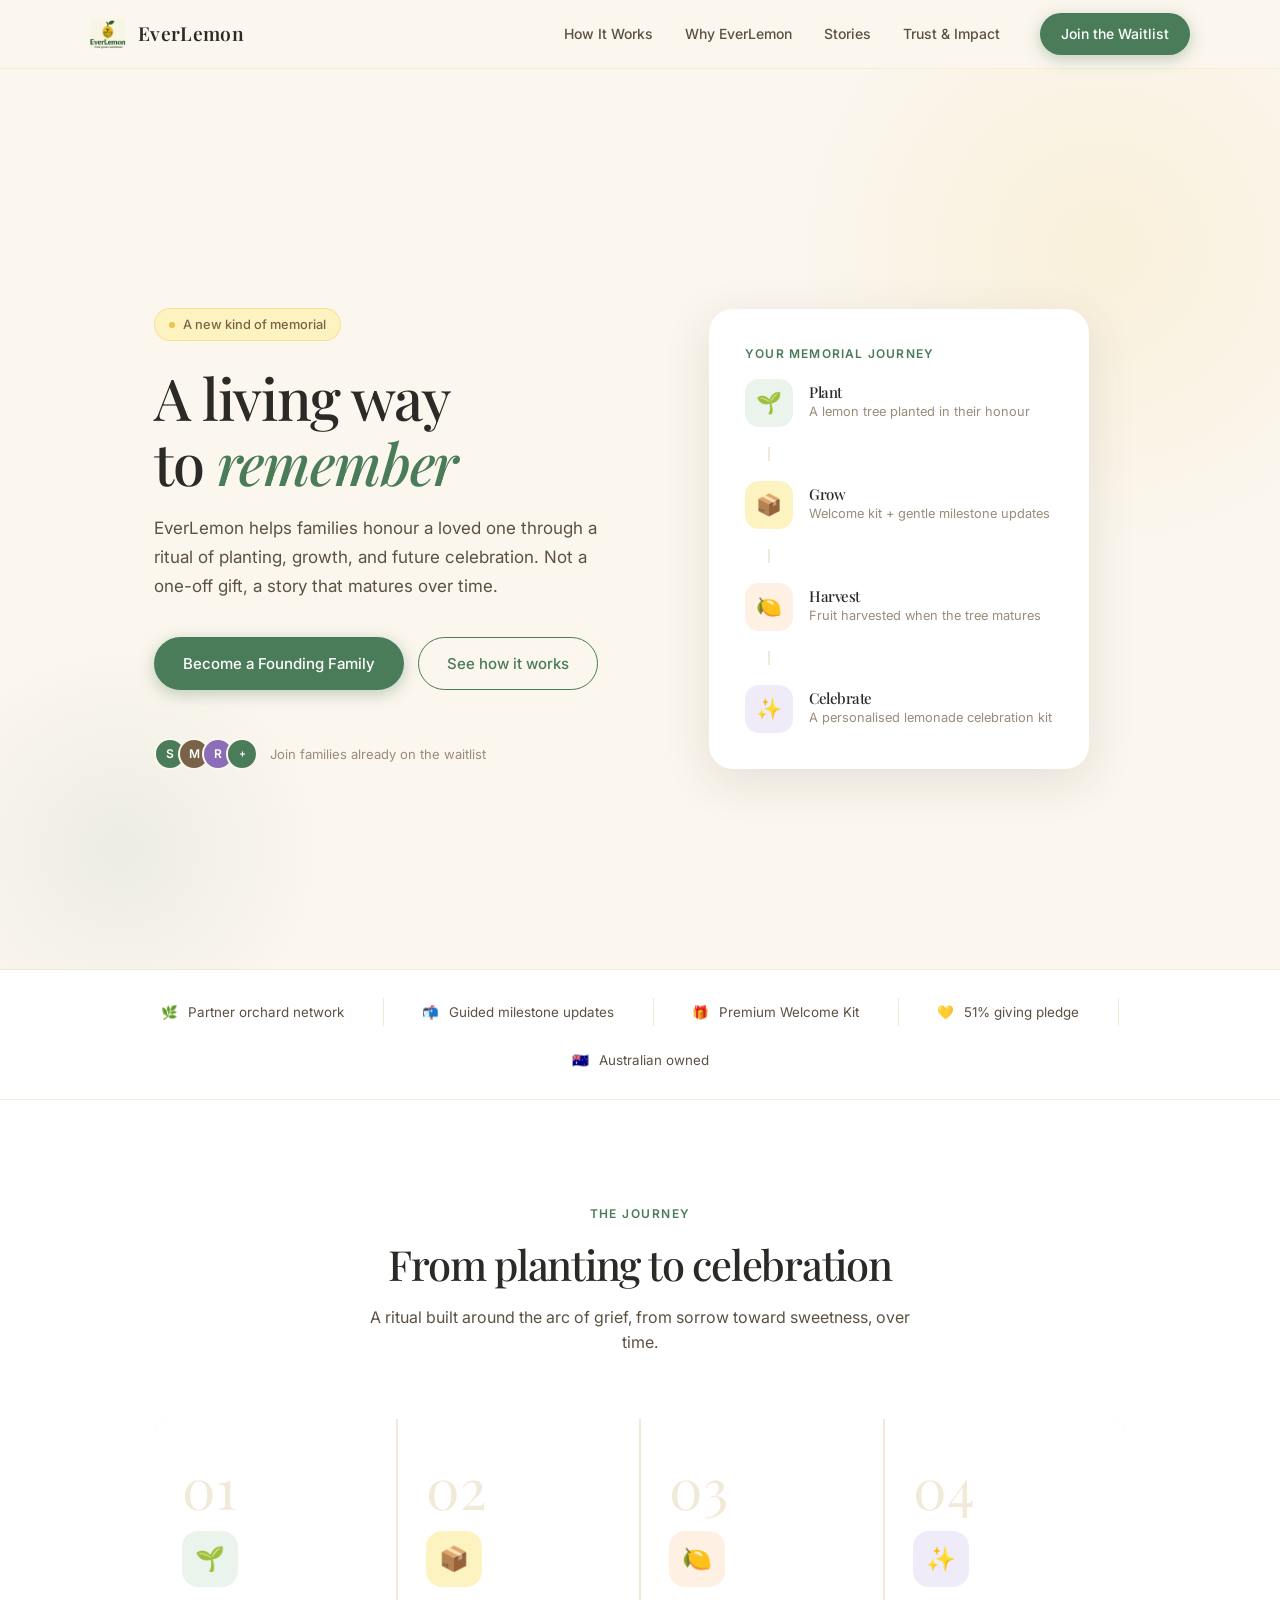
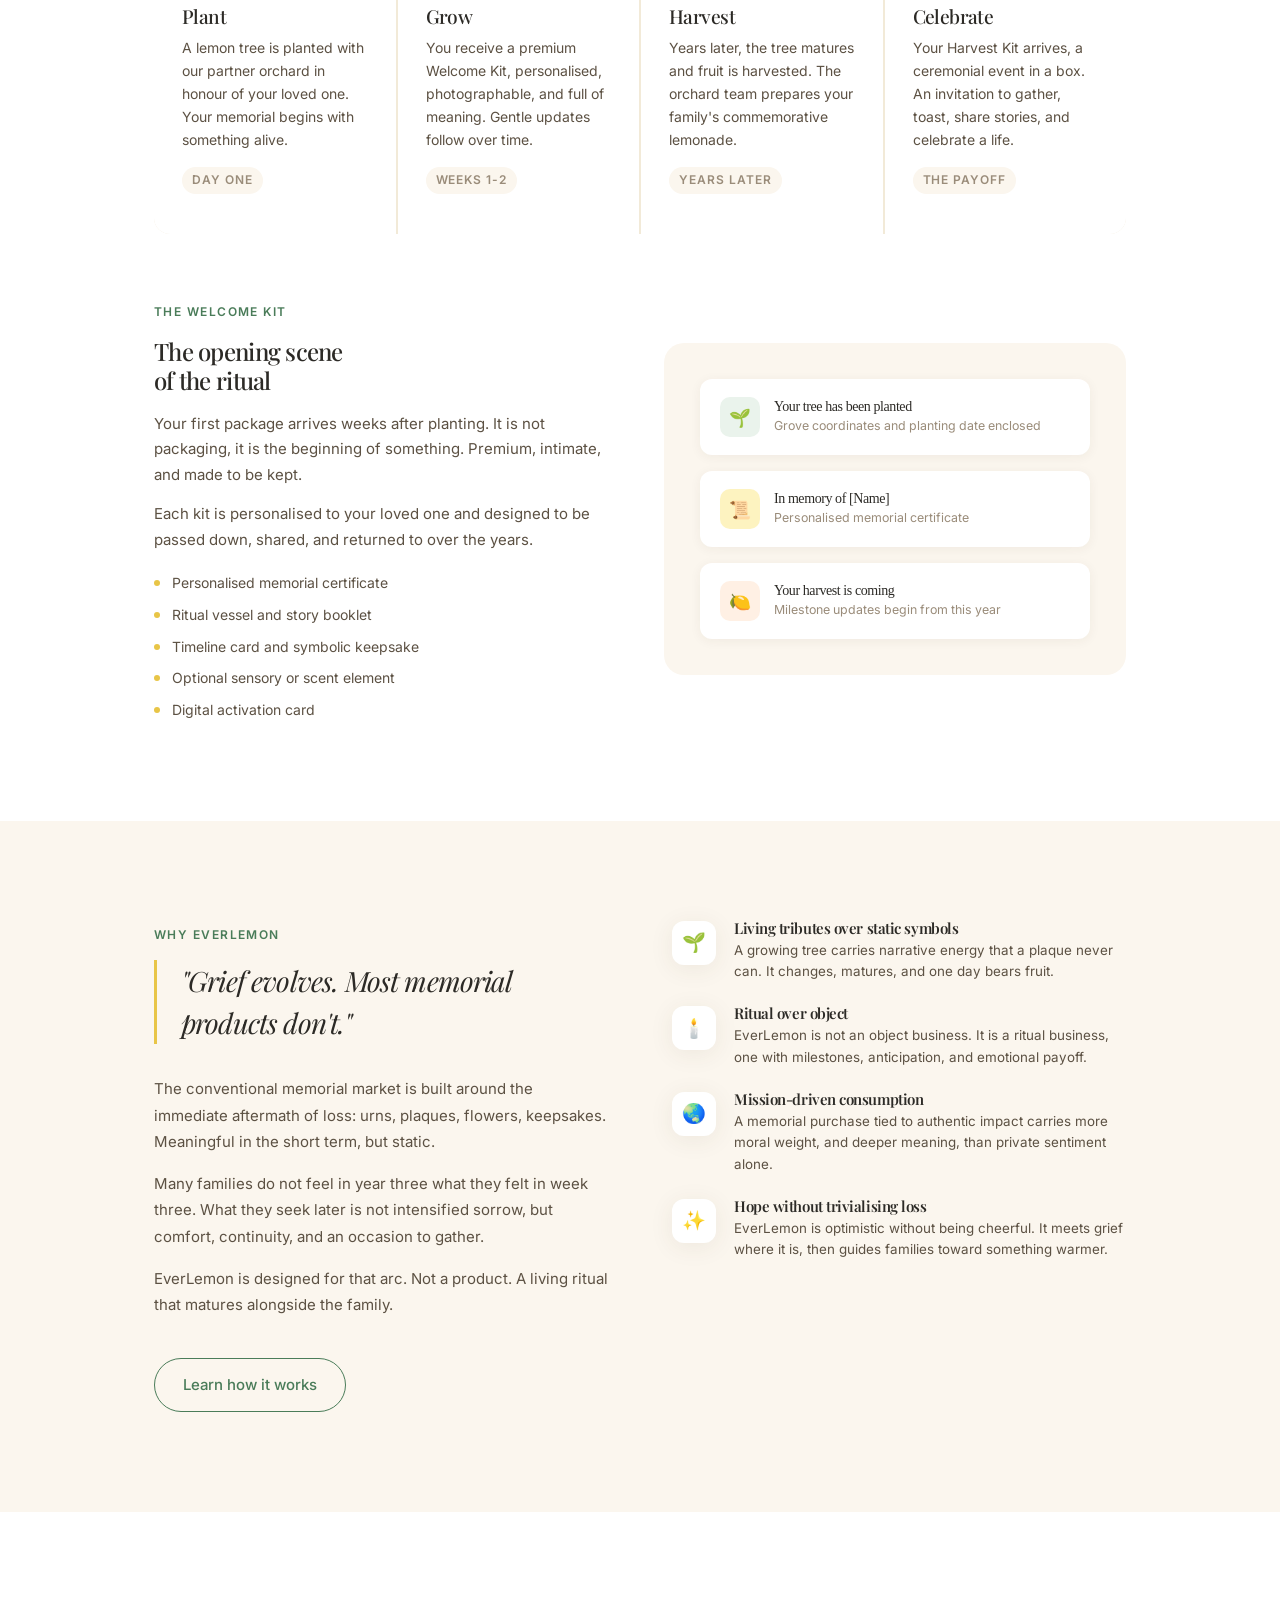
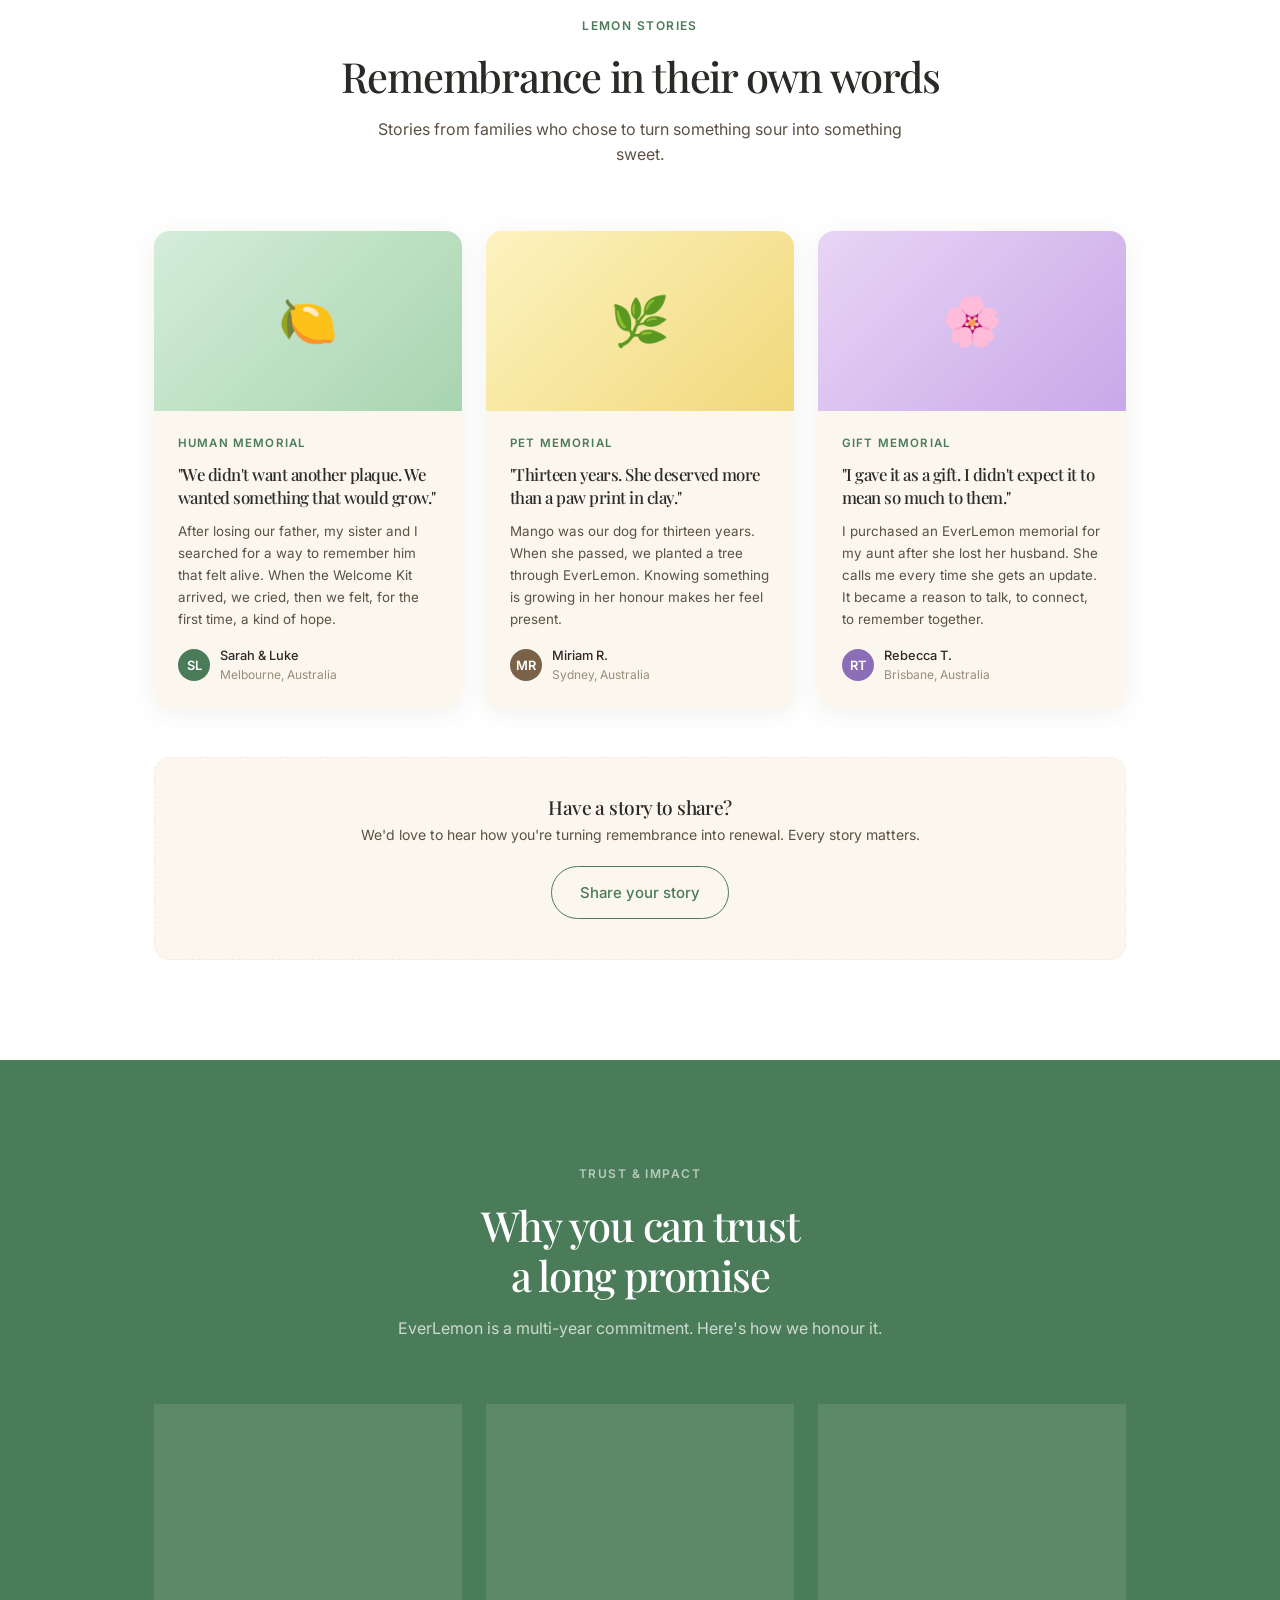
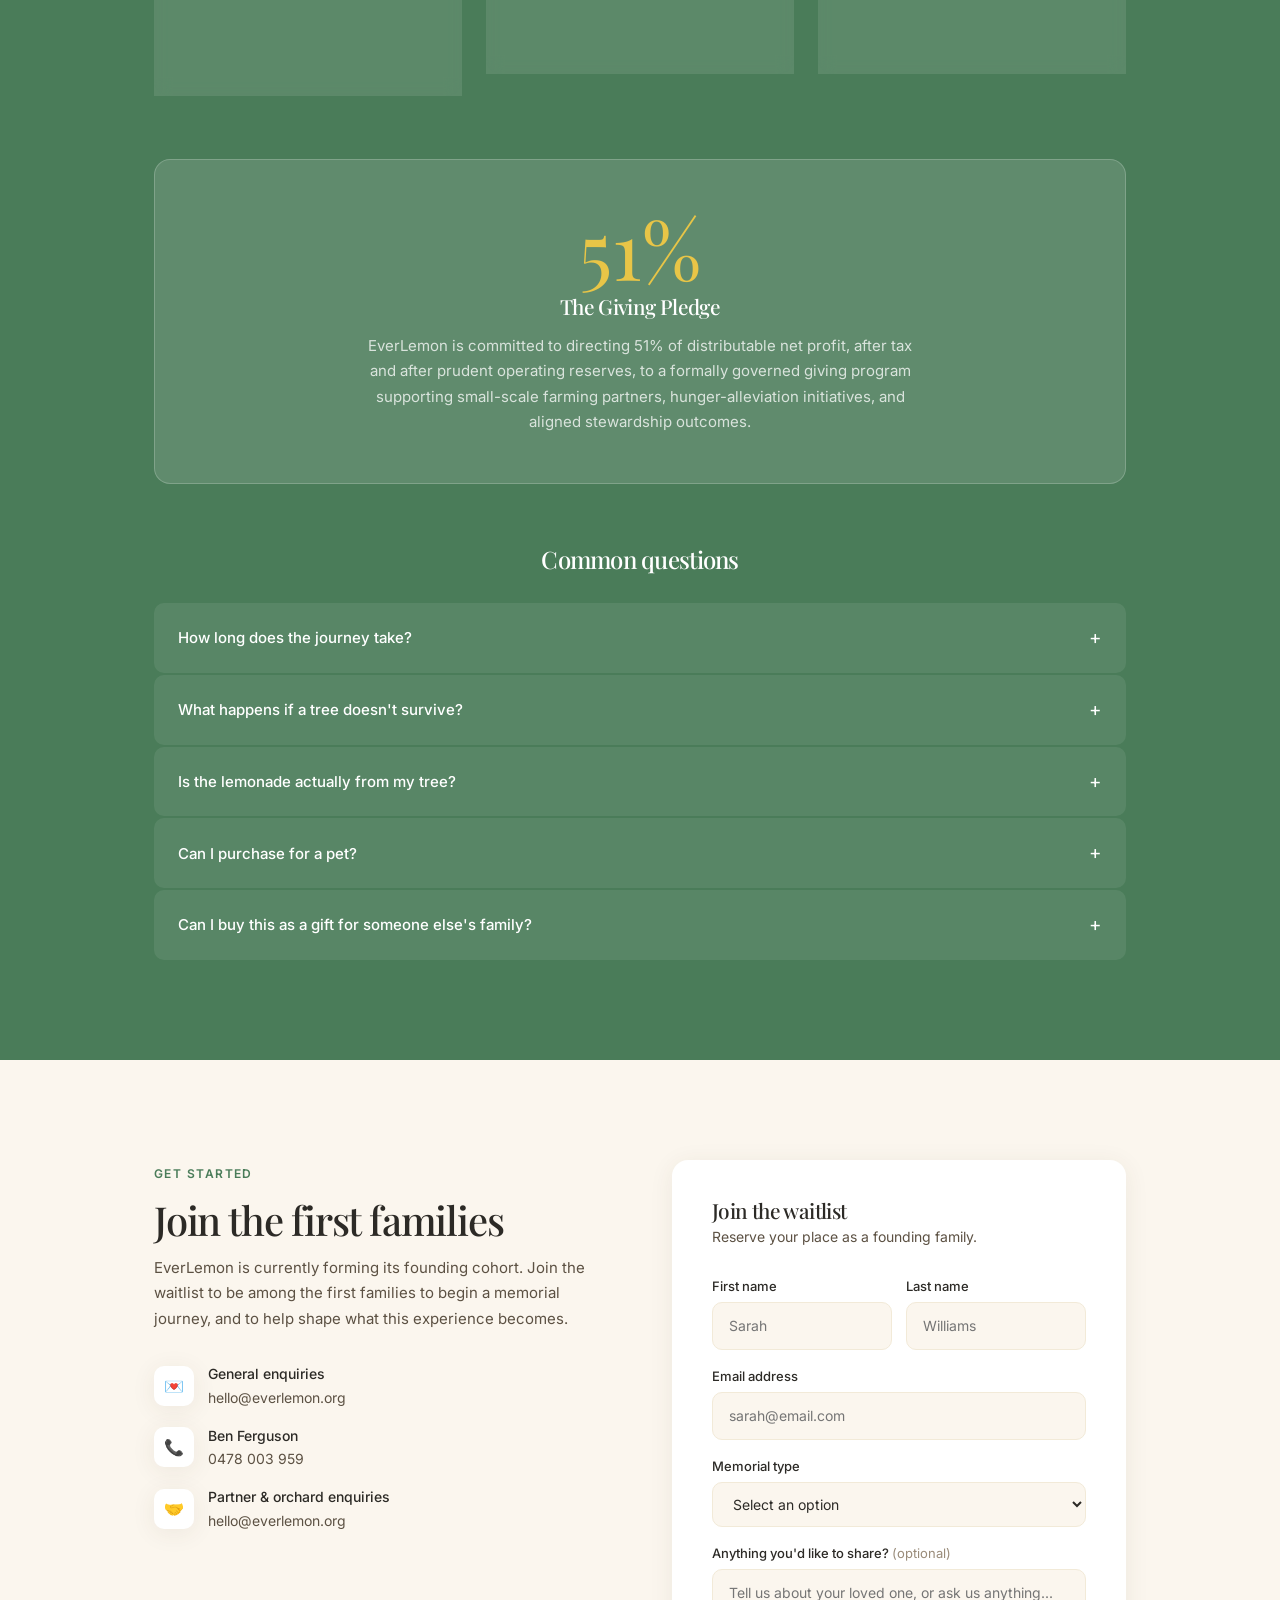
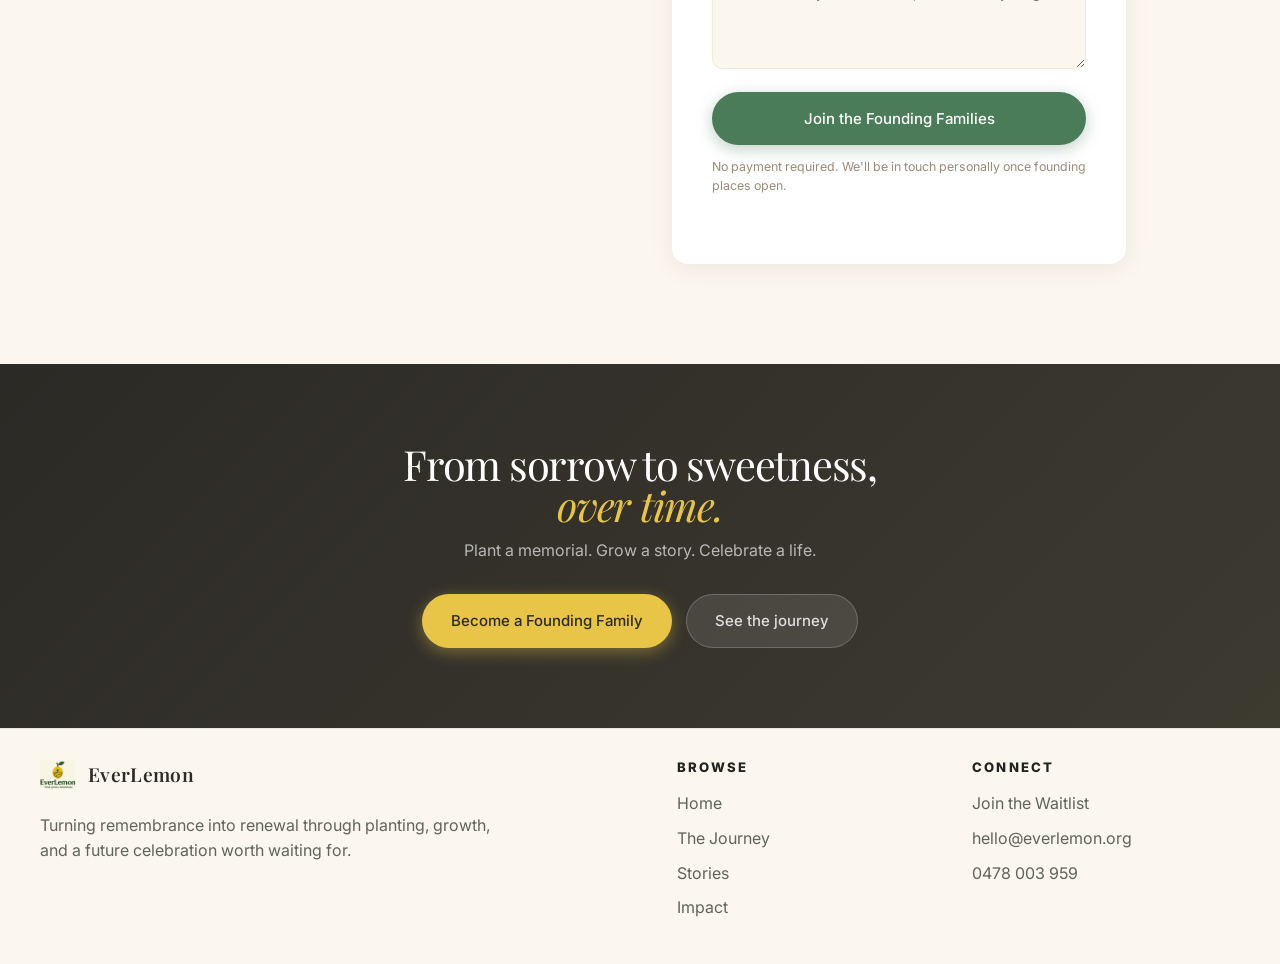
==== index.html @ 13548adc "Restore old-style EverLemon homepage" ====
<!DOCTYPE html>
<html lang="en">
<head>
  <meta charset="UTF-8">
  <meta name="viewport" content="width=device-width, initial-scale=1.0">
  <title>EverLemon | A Living Way to Remember</title>
  <meta name="description" content="EverLemon helps families honour a loved one through a ritual of planting, growth, and future celebration. Not a one-off gift, a story that matures over time.">
  <link rel="preconnect" href="https://fonts.googleapis.com">
  <link rel="preconnect" href="https://fonts.gstatic.com" crossorigin>
  <link href="https://fonts.googleapis.com/css2?family=Playfair+Display:ital,wght@0,400;0,500;0,600;1,400&family=Inter:wght@300;400;500;600;700&display=swap" rel="stylesheet">
  <link rel="stylesheet" href="css/styles.css">
</head>
<body class="page-home">
  <a class="skip-link" href="#main-content">Skip to content</a>

  <header class="site-header">
    <nav class="nav-shell" aria-label="Primary">
      <a class="brandmark" href="#home" aria-label="EverLemon home">
        <img src="images/optimized/everlemon-logo.png" alt="EverLemon logo">
        <span>EverLemon</span>
      </a>

      <button class="nav-toggle" type="button" aria-expanded="false" aria-controls="site-nav" aria-label="Open navigation">
        <span></span>
        <span></span>
        <span></span>
      </button>

      <div class="nav-links" id="site-nav">
        <a href="#how-it-works">How It Works</a>
        <a href="#why">Why EverLemon</a>
        <a href="#stories">Stories</a>
        <a href="#impact">Trust & Impact</a>
        <a class="button button-primary nav-button" href="#contact">Join the Waitlist</a>
      </div>
    </nav>
  </header>

  <main id="main-content">
    <section id="home" class="legacy-hero">
      <div class="hero-bg-accent"></div>
      <div class="hero-bg-accent-2"></div>

      <div class="section-inner legacy-hero-inner">
        <div class="legacy-hero-copy reveal">
          <div class="hero-eyebrow">
            <div class="hero-eyebrow-dot"></div>
            A new kind of memorial
          </div>

          <h1 class="hero-h1">A living way<br>to <em>remember</em></h1>

          <p class="hero-sub">
            EverLemon helps families honour a loved one through a ritual of planting,
            growth, and future celebration. Not a one-off gift, a story that matures over time.
          </p>

          <div class="hero-ctas">
            <a href="#contact" class="btn btn-primary">Become a Founding Family</a>
            <a href="#how-it-works" class="btn btn-outline">See how it works</a>
          </div>

          <div class="hero-social-proof">
            <div class="hero-avatars" aria-hidden="true">
              <span style="background:#4A7C59;">S</span>
              <span style="background:#7A6248;">M</span>
              <span style="background:#8B6DB8;">R</span>
              <span style="background:#4A7C59; font-size:0.65rem;">+</span>
            </div>
            <span>Join families already on the waitlist</span>
          </div>
        </div>

        <div class="hero-visual reveal reveal-delay-2">
          <div class="hero-card">
            <div class="hero-card-label">Your memorial journey</div>
            <div class="hero-card-steps">
              <div class="hero-step">
                <div class="hero-step-icon plant">🌱</div>
                <div class="hero-step-info">
                  <h4>Plant</h4>
                  <p>A lemon tree planted in their honour</p>
                </div>
              </div>
              <div class="hero-step-connector"></div>
              <div class="hero-step">
                <div class="hero-step-icon grow">📦</div>
                <div class="hero-step-info">
                  <h4>Grow</h4>
                  <p>Welcome kit + gentle milestone updates</p>
                </div>
              </div>
              <div class="hero-step-connector"></div>
              <div class="hero-step">
                <div class="hero-step-icon harvest">🍋</div>
                <div class="hero-step-info">
                  <h4>Harvest</h4>
                  <p>Fruit harvested when the tree matures</p>
                </div>
              </div>
              <div class="hero-step-connector"></div>
              <div class="hero-step">
                <div class="hero-step-icon celebrate">✨</div>
                <div class="hero-step-info">
                  <h4>Celebrate</h4>
                  <p>A personalised lemonade celebration kit</p>
                </div>
              </div>
            </div>
          </div>
        </div>
      </div>
    </section>

    <div class="trust-strip">
      <div class="trust-strip-inner">
        <div class="trust-item"><span class="trust-item-icon">🌿</span> Partner orchard network</div>
        <div class="trust-divider"></div>
        <div class="trust-item"><span class="trust-item-icon">📬</span> Guided milestone updates</div>
        <div class="trust-divider"></div>
        <div class="trust-item"><span class="trust-item-icon">🎁</span> Premium Welcome Kit</div>
        <div class="trust-divider"></div>
        <div class="trust-item"><span class="trust-item-icon">💛</span> 51% giving pledge</div>
        <div class="trust-divider"></div>
        <div class="trust-item"><span class="trust-item-icon">🇦🇺</span> Australian owned</div>
      </div>
    </div>

    <section id="how-it-works" class="legacy-section legacy-light">
      <div class="section-inner">
        <div class="section-header reveal">
          <span class="section-label">The Journey</span>
          <h2>From planting to celebration</h2>
          <p>A ritual built around the arc of grief, from sorrow toward sweetness, over time.</p>
        </div>

        <div class="journey-steps reveal">
          <div class="journey-step">
            <div class="journey-step-num">01</div>
            <div class="journey-step-icon">🌱</div>
            <h3>Plant</h3>
            <p>A lemon tree is planted with our partner orchard in honour of your loved one. Your memorial begins with something alive.</p>
            <span class="journey-step-tag">Day one</span>
          </div>
          <div class="journey-step">
            <div class="journey-step-num">02</div>
            <div class="journey-step-icon">📦</div>
            <h3>Grow</h3>
            <p>You receive a premium Welcome Kit, personalised, photographable, and full of meaning. Gentle updates follow over time.</p>
            <span class="journey-step-tag">Weeks 1-2</span>
          </div>
          <div class="journey-step">
            <div class="journey-step-num">03</div>
            <div class="journey-step-icon">🍋</div>
            <h3>Harvest</h3>
            <p>Years later, the tree matures and fruit is harvested. The orchard team prepares your family's commemorative lemonade.</p>
            <span class="journey-step-tag">Years later</span>
          </div>
          <div class="journey-step">
            <div class="journey-step-num">04</div>
            <div class="journey-step-icon">✨</div>
            <h3>Celebrate</h3>
            <p>Your Harvest Kit arrives, a ceremonial event in a box. An invitation to gather, toast, share stories, and celebrate a life.</p>
            <span class="journey-step-tag">The payoff</span>
          </div>
        </div>

        <div class="journey-detail">
          <div class="journey-detail-text reveal">
            <span class="section-label">The Welcome Kit</span>
            <h3>The opening scene<br>of the ritual</h3>
            <p>Your first package arrives weeks after planting. It is not packaging, it is the beginning of something. Premium, intimate, and made to be kept.</p>
            <p>Each kit is personalised to your loved one and designed to be passed down, shared, and returned to over the years.</p>
            <div class="kit-items">
              <div class="kit-item">Personalised memorial certificate</div>
              <div class="kit-item">Ritual vessel and story booklet</div>
              <div class="kit-item">Timeline card and symbolic keepsake</div>
              <div class="kit-item">Optional sensory or scent element</div>
              <div class="kit-item">Digital activation card</div>
            </div>
          </div>

          <div class="journey-detail-visual reveal reveal-delay-1">
            <div class="kit-preview-card">
              <div class="kit-preview-icon">🌱</div>
              <div>
                <h4>Your tree has been planted</h4>
                <p>Grove coordinates and planting date enclosed</p>
              </div>
            </div>
            <div class="kit-preview-card">
              <div class="kit-preview-icon">📜</div>
              <div>
                <h4>In memory of [Name]</h4>
                <p>Personalised memorial certificate</p>
              </div>
            </div>
            <div class="kit-preview-card">
              <div class="kit-preview-icon">🍋</div>
              <div>
                <h4>Your harvest is coming</h4>
                <p>Milestone updates begin from this year</p>
              </div>
            </div>
          </div>
        </div>
      </div>
    </section>

    <section id="why" class="legacy-section legacy-cream">
      <div class="section-inner">
        <div class="why-grid">
          <div class="reveal">
            <span class="section-label">Why EverLemon</span>
            <blockquote class="why-quote">
              "Grief evolves. Most memorial products don't."
            </blockquote>
            <div class="why-body">
              <p>The conventional memorial market is built around the immediate aftermath of loss: urns, plaques, flowers, keepsakes. Meaningful in the short term, but static.</p>
              <p>Many families do not feel in year three what they felt in week three. What they seek later is not intensified sorrow, but comfort, continuity, and an occasion to gather.</p>
              <p>EverLemon is designed for that arc. Not a product. A living ritual that matures alongside the family.</p>
            </div>
            <a href="#how-it-works" class="btn btn-outline why-button">Learn how it works</a>
          </div>

          <div class="why-pillars reveal reveal-delay-1">
            <div class="why-pillar">
              <div class="why-pillar-icon">🌱</div>
              <div class="why-pillar-text">
                <h4>Living tributes over static symbols</h4>
                <p>A growing tree carries narrative energy that a plaque never can. It changes, matures, and one day bears fruit.</p>
              </div>
            </div>
            <div class="why-pillar">
              <div class="why-pillar-icon">🕯️</div>
              <div class="why-pillar-text">
                <h4>Ritual over object</h4>
                <p>EverLemon is not an object business. It is a ritual business, one with milestones, anticipation, and emotional payoff.</p>
              </div>
            </div>
            <div class="why-pillar">
              <div class="why-pillar-icon">🌏</div>
              <div class="why-pillar-text">
                <h4>Mission-driven consumption</h4>
                <p>A memorial purchase tied to authentic impact carries more moral weight, and deeper meaning, than private sentiment alone.</p>
              </div>
            </div>
            <div class="why-pillar">
              <div class="why-pillar-icon">✨</div>
              <div class="why-pillar-text">
                <h4>Hope without trivialising loss</h4>
                <p>EverLemon is optimistic without being cheerful. It meets grief where it is, then guides families toward something warmer.</p>
              </div>
            </div>
          </div>
        </div>
      </div>
    </section>

    <section id="stories" class="legacy-section legacy-light">
      <div class="section-inner">
        <div class="section-header reveal">
          <span class="section-label">Lemon Stories</span>
          <h2>Remembrance in their own words</h2>
          <p>Stories from families who chose to turn something sour into something sweet.</p>
        </div>

        <div class="stories-grid">
          <div class="story-card reveal">
            <div class="story-card-img">🍋</div>
            <div class="story-card-body">
              <div class="story-card-tag">Human memorial</div>
              <h3>"We didn't want another plaque. We wanted something that would grow."</h3>
              <p>After losing our father, my sister and I searched for a way to remember him that felt alive. When the Welcome Kit arrived, we cried, then we felt, for the first time, a kind of hope.</p>
              <div class="story-card-author">
                <div class="story-card-avatar">SL</div>
                <div>
                  <div class="story-card-author-name">Sarah &amp; Luke</div>
                  <div class="story-card-author-detail">Melbourne, Australia</div>
                </div>
              </div>
            </div>
          </div>

          <div class="story-card reveal reveal-delay-1">
            <div class="story-card-img">🌿</div>
            <div class="story-card-body">
              <div class="story-card-tag">Pet memorial</div>
              <h3>"Thirteen years. She deserved more than a paw print in clay."</h3>
              <p>Mango was our dog for thirteen years. When she passed, we planted a tree through EverLemon. Knowing something is growing in her honour makes her feel present.</p>
              <div class="story-card-author">
                <div class="story-card-avatar">MR</div>
                <div>
                  <div class="story-card-author-name">Miriam R.</div>
                  <div class="story-card-author-detail">Sydney, Australia</div>
                </div>
              </div>
            </div>
          </div>

          <div class="story-card reveal reveal-delay-2">
            <div class="story-card-img">🌸</div>
            <div class="story-card-body">
              <div class="story-card-tag">Gift memorial</div>
              <h3>"I gave it as a gift. I didn't expect it to mean so much to them."</h3>
              <p>I purchased an EverLemon memorial for my aunt after she lost her husband. She calls me every time she gets an update. It became a reason to talk, to connect, to remember together.</p>
              <div class="story-card-author">
                <div class="story-card-avatar">RT</div>
                <div>
                  <div class="story-card-author-name">Rebecca T.</div>
                  <div class="story-card-author-detail">Brisbane, Australia</div>
                </div>
              </div>
            </div>
          </div>
        </div>

        <div class="stories-cta reveal">
          <h3>Have a story to share?</h3>
          <p>We'd love to hear how you're turning remembrance into renewal. Every story matters.</p>
          <a href="#contact" class="btn btn-outline">Share your story</a>
        </div>
      </div>
    </section>

    <section id="impact" class="legacy-section legacy-impact">
      <div class="section-inner">
        <div class="section-header reveal">
          <span class="section-label">Trust &amp; Impact</span>
          <h2>Why you can trust<br>a long promise</h2>
          <p>EverLemon is a multi-year commitment. Here's how we honour it.</p>
        </div>

        <div class="impact-grid">
          <div class="impact-card reveal">
            <div class="impact-card-icon">🌿</div>
            <h3>Partner orchard network</h3>
            <p>Every tree is planted and stewarded with a verified partner farm. We maintain quality standards, regular reporting, and transparent communication on how your grove is growing.</p>
          </div>
          <div class="impact-card reveal reveal-delay-1">
            <div class="impact-card-icon">📬</div>
            <h3>Emotionally intelligent updates</h3>
            <p>We communicate with families at a restrained, thoughtful cadence: seasonal milestones, meaningful moments. Never spam. Always something worth opening.</p>
          </div>
          <div class="impact-card reveal reveal-delay-2">
            <div class="impact-card-icon">🎁</div>
            <h3>The Harvest Kit</h3>
            <p>Years later, your Harvest Kit arrives. Not a package, a ceremonial moment in a box. Personalised lemonade made from your tree's fruit, prepared to invite gathering and joy.</p>
          </div>
        </div>

        <div class="impact-pledge reveal">
          <div class="impact-pledge-num">51%</div>
          <h3>The Giving Pledge</h3>
          <p>EverLemon is committed to directing 51% of distributable net profit, after tax and after prudent operating reserves, to a formally governed giving program supporting small-scale farming partners, hunger-alleviation initiatives, and aligned stewardship outcomes.</p>
        </div>

        <div class="impact-faq reveal">
          <h3>Common questions</h3>
          <div class="faq-list">
            <div class="faq-item">
              <button class="faq-question" type="button">
                <strong>How long does the journey take?</strong>
                <span class="faq-icon">+</span>
              </button>
              <div class="faq-answer">
                <p>A typical lemon tree reaches productive maturity within 3-5 years. We'll communicate your expected harvest window at purchase, and update you as your tree grows. The journey is designed to align with a natural emotional arc, long enough to be meaningful, close enough to feel real.</p>
              </div>
            </div>
            <div class="faq-item">
              <button class="faq-question" type="button">
                <strong>What happens if a tree doesn't survive?</strong>
                <span class="faq-icon">+</span>
              </button>
              <div class="faq-answer">
                <p>Agricultural risk is real, and we take it seriously. In the rare case a tree is lost, we will replant at no extra cost and honour the full journey from the new planting date. We will always communicate openly and with care, not in fine print, but directly to your family.</p>
              </div>
            </div>
            <div class="faq-item">
              <button class="faq-question" type="button">
                <strong>Is the lemonade actually from my tree?</strong>
                <span class="faq-icon">+</span>
              </button>
              <div class="faq-answer">
                <p>Yes. Your Harvest Kit is produced from the fruit of your specific grove at our partner orchard. The commemorative lemonade is made, labelled, and presented with provenance linked to your loved one's memorial.</p>
              </div>
            </div>
            <div class="faq-item">
              <button class="faq-question" type="button">
                <strong>Can I purchase for a pet?</strong>
                <span class="faq-icon">+</span>
              </button>
              <div class="faq-answer">
                <p>Absolutely. Pet memorials are a meaningful part of our offering. The ritual, personalisation, and journey are fully adapted for beloved animals.</p>
              </div>
            </div>
            <div class="faq-item">
              <button class="faq-question" type="button">
                <strong>Can I buy this as a gift for someone else's family?</strong>
                <span class="faq-icon">+</span>
              </button>
              <div class="faq-answer">
                <p>Yes. Gift memorials are one of our most common purchase types. You purchase on behalf of the family, and we handle all personalisation and correspondence with them directly.</p>
              </div>
            </div>
          </div>
        </div>
      </div>
    </section>

    <section id="contact" class="legacy-section legacy-cream">
      <div class="section-inner">
        <div class="contact-grid">
          <div class="reveal">
            <span class="section-label">Get Started</span>
            <h2 class="contact-heading">Join the first families</h2>
            <p class="contact-intro">
              EverLemon is currently forming its founding cohort. Join the waitlist to be among the first families to begin a memorial journey, and to help shape what this experience becomes.
            </p>

            <div class="contact-methods">
              <div class="contact-method">
                <div class="contact-method-icon">💌</div>
                <div>
                  <strong>General enquiries</strong>
                  <a href="mailto:hello@everlemon.org">hello@everlemon.org</a>
                </div>
              </div>
              <div class="contact-method">
                <div class="contact-method-icon">📞</div>
                <div>
                  <strong>Ben Ferguson</strong>
                  <a href="tel:+61478003959">0478 003 959</a>
                </div>
              </div>
              <div class="contact-method">
                <div class="contact-method-icon">🤝</div>
                <div>
                  <strong>Partner &amp; orchard enquiries</strong>
                  <a href="mailto:hello@everlemon.org">hello@everlemon.org</a>
                </div>
              </div>
            </div>
          </div>

          <div class="reveal reveal-delay-1">
            <div class="waitlist-form">
              <h3>Join the waitlist</h3>
              <p class="form-sub">Reserve your place as a founding family.</p>

              <form id="waitlist-form">
                <div class="form-row">
                  <div class="form-group">
                    <label for="fname">First name</label>
                    <input type="text" id="fname" name="first_name" placeholder="Sarah" required>
                  </div>
                  <div class="form-group">
                    <label for="lname">Last name</label>
                    <input type="text" id="lname" name="last_name" placeholder="Williams" required>
                  </div>
                </div>

                <div class="form-group">
                  <label for="email">Email address</label>
                  <input type="email" id="email" name="email" placeholder="sarah@email.com" required>
                </div>

                <div class="form-group">
                  <label for="memorial-type">Memorial type</label>
                  <select id="memorial-type" name="memorial_type">
                    <option value="">Select an option</option>
                    <option value="human">Human memorial</option>
                    <option value="pet">Pet memorial</option>
                    <option value="gift">Gift for someone else</option>
                    <option value="not-sure">Not sure yet</option>
                  </select>
                </div>

                <div class="form-group">
                  <label for="message">Anything you'd like to share? <span class="optional-note">(optional)</span></label>
                  <textarea id="message" name="message" placeholder="Tell us about your loved one, or ask us anything..."></textarea>
                </div>

                <button type="submit" class="btn btn-primary btn-full">Join the Founding Families</button>
                <p class="form-note">No payment required. We'll be in touch personally once founding places open.</p>
                <p id="form-status" class="form-status" aria-live="polite"></p>
              </form>
            </div>
          </div>
        </div>
      </div>
    </section>

    <div class="cta-banner">
      <div class="section-inner">
        <h2>From sorrow to sweetness,<br><em>over time.</em></h2>
        <p>Plant a memorial. Grow a story. Celebrate a life.</p>
        <div class="cta-banner-btns">
          <a href="#contact" class="btn btn-yellow">Become a Founding Family</a>
          <a href="#how-it-works" class="btn btn-ghost-light">See the journey</a>
        </div>
      </div>
    </div>
  </main>

  <footer class="site-footer">
    <div class="frame-wide footer-grid">
      <div>
        <a class="brandmark brandmark-footer" href="#home">
          <img src="images/optimized/everlemon-logo.png" alt="EverLemon logo">
          <span>EverLemon</span>
        </a>
        <p class="footer-copy">
          Turning remembrance into renewal through planting, growth, and a future celebration worth waiting for.
        </p>
      </div>

      <div>
        <p class="footer-label">Browse</p>
        <ul class="footer-links">
          <li><a href="#home">Home</a></li>
          <li><a href="#how-it-works">The Journey</a></li>
          <li><a href="#stories">Stories</a></li>
          <li><a href="#impact">Impact</a></li>
        </ul>
      </div>

      <div>
        <p class="footer-label">Connect</p>
        <ul class="footer-links">
          <li><a href="#contact">Join the Waitlist</a></li>
          <li><a href="mailto:hello@everlemon.org">hello@everlemon.org</a></li>
          <li><a href="tel:+61478003959">0478 003 959</a></li>
        </ul>
      </div>
    </div>
  </footer>

  <script src="js/main.js"></script>
</body>
</html>
---- css/styles.css ----
*, *::before, *::after {
  box-sizing: border-box;
}

html {
  scroll-behavior: smooth;
}

body {
  margin: 0;
  font-family: "Manrope", system-ui, sans-serif;
  color: #1f241d;
  background: #f7f1e6;
  line-height: 1.55;
  overflow-x: hidden;
}

img {
  max-width: 100%;
  display: block;
}

a {
  color: inherit;
}

button,
input,
select,
textarea {
  font: inherit;
}

:root {
  --bg: #f7f1e6;
  --surface: #fffaf3;
  --surface-strong: #f1e4ca;
  --surface-olive: #dce4d3;
  --ink: #1f241d;
  --ink-soft: #5f6557;
  --line: rgba(31, 36, 29, 0.12);
  --line-strong: rgba(31, 36, 29, 0.2);
  --green: #425f3a;
  --green-deep: #2f4429;
  --gold: #d8b54f;
  --gold-soft: #efdfab;
  --white: #ffffff;
  --shadow: 0 24px 60px rgba(35, 32, 24, 0.12);
  --radius-lg: 32px;
  --radius-md: 20px;
  --radius-sm: 12px;
  --nav-height: 84px;
}

.skip-link {
  position: absolute;
  left: 12px;
  top: -48px;
  background: var(--green-deep);
  color: var(--white);
  padding: 10px 14px;
  border-radius: 999px;
  z-index: 1000;
  text-decoration: none;
}

.skip-link:focus {
  top: 12px;
}

.frame-wide {
  width: min(1200px, calc(100% - 48px));
  margin: 0 auto;
}

.section-space {
  padding: 96px 0;
}

.eyebrow {
  margin: 0 0 16px;
  font-size: 0.8rem;
  font-weight: 800;
  letter-spacing: 0.16em;
  text-transform: uppercase;
  color: var(--green);
}

h1, h2, h3, h4, blockquote {
  margin: 0;
  font-family: "Cormorant Garamond", Georgia, serif;
  line-height: 0.98;
  letter-spacing: -0.03em;
}

h1 {
  font-size: clamp(3.5rem, 8vw, 6.6rem);
}

h2 {
  font-size: clamp(2.5rem, 5vw, 4.4rem);
}

h3 {
  font-size: clamp(1.8rem, 3vw, 2.5rem);
}

p {
  margin: 0;
  color: var(--ink-soft);
}

.lede {
  font-size: 1.08rem;
  max-width: 42rem;
}

.button {
  display: inline-flex;
  align-items: center;
  justify-content: center;
  gap: 10px;
  padding: 14px 22px;
  border-radius: 999px;
  border: 1px solid transparent;
  text-decoration: none;
  font-size: 0.96rem;
  font-weight: 700;
  transition: transform 0.2s ease, background 0.2s ease, border-color 0.2s ease, color 0.2s ease;
}

.button:hover,
.button:focus-visible {
  transform: translateY(-1px);
}

.button-primary {
  background: var(--green);
  color: var(--white);
  box-shadow: 0 16px 36px rgba(66, 95, 58, 0.22);
}

.button-primary:hover,
.button-primary:focus-visible {
  background: var(--green-deep);
}

.button-secondary {
  background: rgba(255, 250, 243, 0.12);
  color: var(--white);
  border-color: rgba(255, 255, 255, 0.28);
}

body:not(.page-home) .button-secondary,
.muted-surface .button-secondary,
.cta-ribbon .button-secondary,
.contact-page .button-secondary {
  color: var(--ink);
  border-color: var(--line-strong);
  background: transparent;
}

.button-secondary:hover,
.button-secondary:focus-visible {
  background: rgba(255, 255, 255, 0.12);
}

.text-link {
  display: inline-flex;
  align-items: center;
  gap: 8px;
  color: var(--green);
  font-weight: 700;
  text-decoration: none;
}

.text-link::after {
  content: "→";
}

a:focus-visible,
button:focus-visible,
input:focus-visible,
select:focus-visible,
textarea:focus-visible {
  outline: 3px solid rgba(216, 181, 79, 0.7);
  outline-offset: 3px;
}

.site-header {
  position: sticky;
  top: 0;
  z-index: 50;
  backdrop-filter: blur(18px);
  -webkit-backdrop-filter: blur(18px);
  background: rgba(247, 241, 230, 0.88);
  border-bottom: 1px solid rgba(31, 36, 29, 0.06);
}

.nav-shell {
  width: min(1240px, calc(100% - 32px));
  min-height: var(--nav-height);
  margin: 0 auto;
  display: flex;
  align-items: center;
  justify-content: space-between;
  gap: 24px;
}

.brandmark {
  display: inline-flex;
  align-items: center;
  gap: 12px;
  text-decoration: none;
  font-weight: 800;
  letter-spacing: 0.02em;
}

.brandmark img {
  width: 48px;
  height: 48px;
  object-fit: contain;
}

.brandmark span {
  font-size: 1.1rem;
}

.nav-links {
  display: flex;
  align-items: center;
  gap: 24px;
}

.nav-links a {
  text-decoration: none;
  color: var(--ink-soft);
  font-size: 0.95rem;
  font-weight: 700;
}

.nav-links a:hover,
.nav-links a:focus-visible,
.nav-links a[aria-current="page"] {
  color: var(--ink);
}

.nav-button {
  margin-left: 8px;
}

.nav-toggle {
  display: none;
  width: 48px;
  height: 48px;
  padding: 0;
  border: 1px solid var(--line);
  border-radius: 999px;
  background: rgba(255, 255, 255, 0.5);
  align-items: center;
  justify-content: center;
  flex-direction: column;
  gap: 4px;
  cursor: pointer;
}

.nav-toggle span {
  width: 18px;
  height: 2px;
  background: var(--ink);
  border-radius: 2px;
}

.hero {
  position: relative;
  min-height: calc(100svh - var(--nav-height));
  display: grid;
  align-items: end;
}

.hero-media,
.hero-overlay {
  position: absolute;
  inset: 0;
}

.hero-media img {
  width: 100%;
  height: 100%;
  object-fit: cover;
}

.hero-overlay {
  background:
    linear-gradient(90deg, rgba(22, 29, 20, 0.82) 0%, rgba(22, 29, 20, 0.58) 42%, rgba(22, 29, 20, 0.28) 72%, rgba(22, 29, 20, 0.14) 100%),
    linear-gradient(180deg, rgba(22, 29, 20, 0.12) 0%, rgba(22, 29, 20, 0.55) 100%);
}

.hero-content {
  position: relative;
  z-index: 1;
  color: var(--white);
  width: min(1200px, calc(100% - 48px));
  margin: 0 auto;
  padding: 96px 0 84px;
  display: grid;
  grid-template-columns: minmax(0, 1.35fr) minmax(280px, 0.65fr);
  gap: 36px;
  align-items: end;
}

.hero-copy .eyebrow,
.hero-aside .eyebrow {
  color: var(--gold-soft);
}

.hero-copy p,
.hero-aside li {
  color: rgba(255, 255, 255, 0.84);
}

.hero-actions {
  display: flex;
  flex-wrap: wrap;
  gap: 14px;
  margin-top: 28px;
}

.hero-aside {
  padding: 24px;
  border: 1px solid rgba(255, 255, 255, 0.14);
  border-radius: var(--radius-md);
  background: rgba(255, 255, 255, 0.08);
  box-shadow: var(--shadow);
}

.hero-points {
  margin: 0;
  padding-left: 18px;
  display: grid;
  gap: 10px;
}

.section-heading {
  display: grid;
  gap: 18px;
  margin-bottom: 28px;
  max-width: 820px;
}

.split-intro {
  display: grid;
  grid-template-columns: minmax(0, 1.2fr) minmax(0, 1fr);
  gap: 28px;
}

.copy-columns {
  display: grid;
  gap: 18px;
  align-content: end;
}

.image-band-grid {
  display: grid;
  grid-template-columns: minmax(0, 1.1fr) minmax(320px, 0.9fr);
  gap: 32px;
  align-items: center;
}

.feature-image {
  margin: 0;
  border-radius: var(--radius-lg);
  overflow: hidden;
  box-shadow: var(--shadow);
}

.feature-image img {
  width: 100%;
  height: 100%;
  object-fit: cover;
}

.feature-image.tall {
  min-height: 560px;
}

.feature-copy {
  display: grid;
  gap: 18px;
  align-content: center;
}

.muted-surface {
  background: linear-gradient(180deg, rgba(241, 228, 202, 0.5), rgba(241, 228, 202, 0.15));
}

.path-grid {
  display: grid;
  grid-template-columns: repeat(3, minmax(0, 1fr));
  gap: 22px;
}

.path-card {
  display: grid;
  gap: 18px;
  padding: 18px;
  background: rgba(255, 250, 243, 0.82);
  border: 1px solid rgba(31, 36, 29, 0.08);
  border-radius: 28px;
  box-shadow: 0 20px 50px rgba(35, 32, 24, 0.07);
}

.path-card img,
.story-tile img,
.detail-media img,
.contact-aside img,
.impact-grid img,
.mosaic img,
.quote-panel img {
  width: 100%;
  border-radius: 20px;
  object-fit: cover;
}

.path-card div,
.story-tile-copy,
.impact-copy-block,
.stack-copy {
  display: grid;
  gap: 12px;
}

.poster-quote {
  width: min(1200px, calc(100% - 48px));
  margin: 0 auto;
  display: grid;
  grid-template-columns: minmax(0, 1.15fr) minmax(300px, 0.85fr);
  gap: 28px;
  align-items: center;
}

.poster-art {
  border-radius: var(--radius-lg);
  overflow: hidden;
  box-shadow: var(--shadow);
}

.poster-art img {
  width: 100%;
  min-height: 520px;
  object-fit: cover;
}

.poster-copy {
  display: grid;
  gap: 18px;
}

.poster-copy blockquote {
  font-size: clamp(2.2rem, 4vw, 3.8rem);
}

.cta-ribbon {
  padding: 24px 0 84px;
}

.cta-ribbon-inner {
  background: #2e3f2a;
  color: var(--white);
  border-radius: 34px;
  padding: 42px;
  display: flex;
  align-items: center;
  justify-content: space-between;
  gap: 28px;
}

.cta-ribbon-inner .eyebrow {
  color: var(--gold-soft);
}

.cta-ribbon-inner h2 {
  max-width: 660px;
}

.cta-ribbon-actions {
  display: flex;
  flex-wrap: wrap;
  gap: 12px;
}

.page-hero {
  padding: 64px 0 40px;
}

.page-hero-grid {
  display: grid;
  grid-template-columns: minmax(0, 1fr) minmax(320px, 0.95fr);
  gap: 28px;
  align-items: end;
}

.page-hero-copy {
  display: grid;
  gap: 18px;
}

.page-hero-media {
  margin: 0;
  border-radius: 28px;
  overflow: hidden;
  min-height: 460px;
  box-shadow: var(--shadow);
}

.page-hero-media img {
  width: 100%;
  height: 100%;
  object-fit: cover;
}

.info-strip {
  display: grid;
  grid-template-columns: repeat(4, minmax(0, 1fr));
  gap: 16px;
  padding: 24px 0 12px;
}

.info-strip div {
  padding: 18px;
  background: rgba(255, 250, 243, 0.72);
  border: 1px solid rgba(31, 36, 29, 0.08);
  border-radius: 22px;
}

.info-strip strong {
  display: block;
  margin-bottom: 8px;
  color: var(--ink);
}

.step-list {
  display: grid;
  gap: 18px;
}

.step-row {
  display: grid;
  grid-template-columns: 88px minmax(0, 1fr) minmax(240px, 0.72fr);
  gap: 24px;
  padding: 22px 0;
  border-top: 1px solid var(--line);
}

.step-row:last-child {
  border-bottom: 1px solid var(--line);
}

.step-number {
  font-size: 2.1rem;
  font-family: "Cormorant Garamond", serif;
  color: var(--green);
}

.step-copy,
.step-meta {
  display: grid;
  gap: 10px;
}

.step-meta {
  color: var(--ink-soft);
}

.media-duo,
.story-grid,
.impact-grid,
.contact-layout,
.mosaic {
  display: grid;
  gap: 22px;
}

.media-duo {
  grid-template-columns: repeat(2, minmax(0, 1fr));
}

.story-grid {
  grid-template-columns: repeat(3, minmax(0, 1fr));
}

.story-tile {
  display: grid;
  gap: 18px;
}

.story-tile img {
  height: 320px;
}

.story-quote {
  font-size: 2rem;
}

.impact-grid {
  grid-template-columns: minmax(0, 1.1fr) minmax(0, 0.9fr);
  align-items: start;
}

.impact-note,
.contact-card,
.faq-item,
.quote-panel,
.detail-panel {
  background: rgba(255, 250, 243, 0.8);
  border: 1px solid rgba(31, 36, 29, 0.08);
  border-radius: 26px;
}

.impact-note,
.detail-panel,
.contact-card,
.quote-panel {
  padding: 26px;
}

.faq-list {
  display: grid;
  gap: 14px;
}

.faq-question {
  width: 100%;
  display: flex;
  align-items: center;
  justify-content: space-between;
  gap: 18px;
  padding: 22px 24px;
  border: 0;
  border-radius: 26px;
  background: transparent;
  text-align: left;
  cursor: pointer;
}

.faq-question strong {
  font-size: 1.08rem;
}

.faq-icon {
  flex-shrink: 0;
  width: 36px;
  height: 36px;
  border-radius: 999px;
  border: 1px solid var(--line-strong);
  display: grid;
  place-items: center;
  font-size: 1.2rem;
  color: var(--green);
}

.faq-answer {
  display: none;
  padding: 0 24px 24px;
}

.faq-item.open .faq-answer {
  display: block;
}

.faq-item.open .faq-icon {
  transform: rotate(45deg);
}

.quote-panel {
  display: grid;
  gap: 18px;
}

.quote-panel img {
  min-height: 280px;
}

.mosaic {
  grid-template-columns: 1.1fr 0.9fr;
}

.mosaic figure,
.detail-media,
.contact-aside {
  margin: 0;
}

.mosaic-stack {
  display: grid;
  gap: 22px;
}

.mosaic img {
  height: 100%;
  min-height: 280px;
}

.detail-panel {
  display: grid;
  gap: 14px;
}

.contact-layout {
  grid-template-columns: minmax(0, 0.95fr) minmax(0, 1.05fr);
  align-items: start;
}

.contact-card {
  display: grid;
  gap: 20px;
}

.contact-list,
.contact-highlights {
  display: grid;
  gap: 12px;
}

.contact-list a {
  text-decoration: none;
  color: var(--green);
  font-weight: 700;
}

.form-grid {
  display: grid;
  grid-template-columns: repeat(2, minmax(0, 1fr));
  gap: 16px;
}

.form-field {
  display: grid;
  gap: 8px;
}

.form-field.full {
  grid-column: 1 / -1;
}

.form-field label {
  color: var(--ink);
  font-size: 0.92rem;
  font-weight: 700;
}

.form-field input,
.form-field select,
.form-field textarea {
  width: 100%;
  border: 1px solid rgba(31, 36, 29, 0.14);
  border-radius: 16px;
  background: var(--white);
  padding: 14px 16px;
  color: var(--ink);
}

.form-field textarea {
  min-height: 150px;
  resize: vertical;
}

.form-note,
.form-status {
  font-size: 0.92rem;
}

.form-status {
  min-height: 1.5em;
  color: var(--green);
}

.form-status.is-error {
  color: #8b3d2b;
}

.site-footer {
  padding: 28px 0 44px;
  border-top: 1px solid rgba(31, 36, 29, 0.08);
}

.footer-grid {
  display: grid;
  grid-template-columns: minmax(0, 1.25fr) repeat(2, minmax(180px, 0.55fr));
  gap: 28px;
  align-items: start;
}

.brandmark-footer img {
  width: 40px;
  height: 40px;
}

.footer-label {
  margin: 0 0 14px;
  color: var(--ink);
  font-size: 0.82rem;
  font-weight: 800;
  letter-spacing: 0.16em;
  text-transform: uppercase;
}

.footer-links {
  list-style: none;
  padding: 0;
  margin: 0;
  display: grid;
  gap: 10px;
}

.footer-links a {
  text-decoration: none;
  color: var(--ink-soft);
}

.footer-links a:hover,
.footer-links a:focus-visible {
  color: var(--ink);
}

.footer-copy {
  max-width: 30rem;
  margin-top: 14px;
}

.reveal {
  opacity: 0;
  transform: translateY(22px);
  transition: opacity 0.65s ease, transform 0.65s ease;
}

.reveal.is-visible {
  opacity: 1;
  transform: translateY(0);
}

.reveal-delay-1 {
  transition-delay: 0.08s;
}

.reveal-delay-2 {
  transition-delay: 0.16s;
}

@media (max-width: 1024px) {
  .hero-content,
  .page-hero-grid,
  .split-intro,
  .image-band-grid,
  .poster-quote,
  .impact-grid,
  .contact-layout,
  .mosaic {
    grid-template-columns: 1fr;
  }

  .path-grid,
  .story-grid,
  .media-duo,
  .info-strip {
    grid-template-columns: repeat(2, minmax(0, 1fr));
  }

  .step-row {
    grid-template-columns: 68px 1fr;
  }

  .step-meta {
    grid-column: 2;
  }

  .footer-grid {
    grid-template-columns: 1fr 1fr;
  }
}

@media (max-width: 760px) {
  .frame-wide,
  .hero-content {
    width: min(100% - 24px, 1200px);
  }

  .site-header {
    background: rgba(247, 241, 230, 0.95);
  }

  .nav-toggle {
    display: inline-flex;
  }

  .nav-links {
    position: absolute;
    left: 12px;
    right: 12px;
    top: calc(100% + 8px);
    display: none;
    flex-direction: column;
    align-items: stretch;
    gap: 10px;
    padding: 14px;
    background: rgba(255, 250, 243, 0.98);
    border: 1px solid rgba(31, 36, 29, 0.08);
    border-radius: 24px;
    box-shadow: var(--shadow);
  }

  .nav-links.is-open {
    display: flex;
  }

  .nav-button {
    margin-left: 0;
  }

  .hero {
    min-height: auto;
  }

  .hero-content {
    padding: 64px 0 42px;
  }

  .section-space {
    padding: 76px 0;
  }

  .path-grid,
  .story-grid,
  .media-duo,
  .info-strip,
  .form-grid,
  .footer-grid {
    grid-template-columns: 1fr;
  }

  .cta-ribbon-inner {
    padding: 28px;
    align-items: flex-start;
  }

  .cta-ribbon-inner,
  .cta-ribbon-actions {
    flex-direction: column;
  }

  .page-hero {
    padding-top: 36px;
  }

  .page-hero-media {
    min-height: 320px;
  }

  .feature-image.tall,
  .poster-art img,
  .story-tile img {
    min-height: 260px;
  }

  .faq-question {
    padding: 18px;
  }
}

@media (prefers-reduced-motion: reduce) {
  html {
    scroll-behavior: auto;
  }

  .reveal {
    opacity: 1;
    transform: none;
    transition: none;
  }

  .button,
  .faq-icon {
    transition: none;
  }
}

.page-home {
  --cream: #fbf6ee;
  --cream-dark: #f2ead8;
  --yellow: #e8c547;
  --yellow-pale: #fdf3c0;
  --green: #4a7c59;
  --green-light: #6b9e7a;
  --green-pale: #eaf3ec;
  --brown: #7a6248;
  --charcoal: #2c2a26;
  --text-mid: #5c5143;
  --text-light: #9a8c7a;
  --white: #ffffff;
  --legacy-shadow: 0 4px 24px rgba(74, 58, 38, 0.08);
  --legacy-shadow-lg: 0 12px 48px rgba(74, 58, 38, 0.12);
  --legacy-radius: 16px;
  --legacy-radius-sm: 10px;
  background: var(--cream);
  color: var(--charcoal);
  font-family: "Inter", system-ui, sans-serif;
}

.page-home .site-header {
  background: rgba(251, 246, 238, 0.92);
  border-bottom: 1px solid rgba(232, 197, 71, 0.2);
  backdrop-filter: blur(12px);
  -webkit-backdrop-filter: blur(12px);
}

.page-home .nav-shell {
  width: min(1100px, calc(100% - 40px));
  min-height: 68px;
}

.page-home .brandmark,
.page-home .nav-links a {
  color: var(--text-mid);
}

.page-home .brandmark span {
  font-family: "Playfair Display", Georgia, serif;
  font-size: 1.2rem;
  font-weight: 600;
  color: var(--charcoal);
}

.page-home .brandmark img {
  width: 36px;
  height: 36px;
}

.page-home .nav-links {
  gap: 32px;
}

.page-home .nav-links a {
  font-size: 0.875rem;
  font-weight: 500;
}

.page-home .nav-links a:hover,
.page-home .nav-links a:focus-visible,
.page-home .nav-links a[aria-current="page"] {
  color: var(--green);
}

.page-home .nav-button.button-primary {
  padding: 9px 20px;
  font-size: 0.875rem;
  font-weight: 500;
  background: var(--green);
  color: var(--white);
  box-shadow: 0 4px 16px rgba(74, 124, 89, 0.35);
}

.page-home .legacy-section {
  padding: 100px 0;
}

.page-home .legacy-light {
  background: var(--white);
}

.page-home .legacy-cream {
  background: var(--cream);
}

.page-home .legacy-impact {
  background: var(--green);
  color: var(--white);
}

.page-home .section-inner {
  max-width: 1100px;
  margin: 0 auto;
  padding: 0 5%;
}

.page-home .section-label {
  display: inline-block;
  margin-bottom: 16px;
  color: var(--green);
  font-size: 0.75rem;
  font-weight: 600;
  letter-spacing: 0.12em;
  text-transform: uppercase;
}

.page-home .legacy-hero {
  position: relative;
  min-height: 100vh;
  display: flex;
  align-items: center;
  overflow: hidden;
  background: var(--cream);
}

.page-home .hero-bg-accent {
  position: absolute;
  top: -120px;
  right: -120px;
  width: 600px;
  height: 600px;
  background: radial-gradient(circle, rgba(232, 197, 71, 0.12) 0%, transparent 70%);
  pointer-events: none;
}

.page-home .hero-bg-accent-2 {
  position: absolute;
  bottom: -80px;
  left: -80px;
  width: 400px;
  height: 400px;
  background: radial-gradient(circle, rgba(74, 124, 89, 0.08) 0%, transparent 70%);
  pointer-events: none;
}

.page-home .legacy-hero-inner {
  position: relative;
  z-index: 1;
  display: grid;
  grid-template-columns: 1fr 1fr;
  gap: 64px;
  align-items: center;
  padding-top: 120px;
  padding-bottom: 80px;
}

.page-home .hero-eyebrow {
  display: inline-flex;
  align-items: center;
  gap: 8px;
  margin-bottom: 24px;
  padding: 6px 14px;
  border: 1px solid rgba(232, 197, 71, 0.4);
  border-radius: 999px;
  background: var(--yellow-pale);
  color: var(--brown);
  font-size: 0.8rem;
  font-weight: 500;
}

.page-home .hero-eyebrow-dot {
  width: 6px;
  height: 6px;
  border-radius: 999px;
  background: var(--yellow);
}

.page-home .hero-h1,
.page-home .section-header h2,
.page-home .journey-detail-text h3,
.page-home .story-card h3,
.page-home .impact-pledge h3,
.page-home .impact-faq h3,
.page-home .contact-heading,
.page-home .cta-banner h2,
.page-home .why-quote,
.page-home .hero-step-info h4,
.page-home .journey-step h3,
.page-home .why-pillar-text h4,
.page-home .waitlist-form h3 {
  font-family: "Playfair Display", Georgia, serif;
}

.page-home .hero-h1 {
  margin: 0 0 20px;
  color: var(--charcoal);
  font-size: clamp(2.4rem, 5vw, 3.6rem);
  font-weight: 500;
  line-height: 1.12;
  letter-spacing: -0.02em;
}

.page-home .hero-h1 em {
  color: var(--green);
  font-style: italic;
}

.page-home .hero-sub {
  max-width: 480px;
  margin-bottom: 36px;
  color: var(--text-mid);
  font-size: 1.0625rem;
  line-height: 1.7;
}

.page-home .btn {
  display: inline-flex;
  align-items: center;
  justify-content: center;
  gap: 8px;
  padding: 14px 28px;
  border: 1.5px solid transparent;
  border-radius: 999px;
  text-decoration: none;
  font-size: 0.9375rem;
  font-weight: 500;
  transition: transform 0.15s ease, box-shadow 0.2s ease, background 0.2s ease, color 0.2s ease, border-color 0.2s ease;
}

.page-home .btn:hover,
.page-home .btn:focus-visible {
  transform: translateY(-2px);
}

.page-home .btn-primary {
  background: var(--green);
  color: var(--white);
  box-shadow: 0 4px 16px rgba(74, 124, 89, 0.35);
}

.page-home .btn-primary:hover,
.page-home .btn-primary:focus-visible {
  background: #3d6b4a;
}

.page-home .btn-outline {
  border-color: var(--green);
  background: transparent;
  color: var(--green);
}

.page-home .btn-outline:hover,
.page-home .btn-outline:focus-visible {
  background: var(--green-pale);
}

.page-home .btn-yellow {
  background: var(--yellow);
  color: var(--charcoal);
  box-shadow: 0 4px 16px rgba(232, 197, 71, 0.4);
}

.page-home .btn-yellow:hover,
.page-home .btn-yellow:focus-visible {
  background: #d9b83e;
}

.page-home .btn-ghost-light {
  border-color: rgba(255, 255, 255, 0.2);
  background: rgba(255, 255, 255, 0.1);
  color: rgba(255, 255, 255, 0.82);
}

.page-home .btn-full {
  width: 100%;
}

.page-home .hero-ctas {
  display: flex;
  flex-wrap: wrap;
  gap: 14px;
  margin-bottom: 48px;
}

.page-home .hero-social-proof {
  display: flex;
  align-items: center;
  gap: 12px;
  color: var(--text-light);
  font-size: 0.8125rem;
}

.page-home .hero-avatars {
  display: flex;
}

.page-home .hero-avatars span {
  display: flex;
  align-items: center;
  justify-content: center;
  width: 32px;
  height: 32px;
  margin-left: -8px;
  border: 2px solid var(--cream);
  border-radius: 999px;
  color: var(--white);
  font-size: 0.75rem;
  font-weight: 600;
}

.page-home .hero-avatars span:first-child {
  margin-left: 0;
}

.page-home .hero-visual {
  display: flex;
  justify-content: center;
}

.page-home .hero-card {
  width: 100%;
  max-width: 380px;
  padding: 36px;
  border-radius: 24px;
  background: var(--white);
  box-shadow: var(--legacy-shadow-lg);
}

.page-home .hero-card-label {
  margin-bottom: 16px;
  color: var(--green);
  font-size: 0.75rem;
  font-weight: 600;
  letter-spacing: 0.1em;
  text-transform: uppercase;
}

.page-home .hero-card-steps {
  display: flex;
  flex-direction: column;
  gap: 20px;
}

.page-home .hero-step {
  display: flex;
  align-items: center;
  gap: 16px;
}

.page-home .hero-step-icon {
  display: flex;
  align-items: center;
  justify-content: center;
  width: 48px;
  height: 48px;
  border-radius: 14px;
  font-size: 1.3rem;
  flex-shrink: 0;
}

.page-home .hero-step-icon.plant {
  background: #eaf3ec;
}

.page-home .hero-step-icon.grow {
  background: #fdf3c0;
}

.page-home .hero-step-icon.harvest {
  background: #fff0e4;
}

.page-home .hero-step-icon.celebrate {
  background: #f0ebf8;
}

.page-home .hero-step-info h4 {
  margin: 0 0 2px;
  color: var(--charcoal);
  font-size: 0.9375rem;
  font-weight: 500;
}

.page-home .hero-step-info p {
  margin: 0;
  color: var(--text-light);
  font-size: 0.8rem;
}

.page-home .hero-step-connector {
  width: 2px;
  height: 14px;
  margin-left: 23px;
  background: var(--cream-dark);
}

.page-home .trust-strip {
  padding: 28px 0;
  background: var(--white);
  border-top: 1px solid var(--cream-dark);
  border-bottom: 1px solid var(--cream-dark);
}

.page-home .trust-strip-inner {
  max-width: 1100px;
  margin: 0 auto;
  padding: 0 5%;
  display: flex;
  align-items: center;
  justify-content: space-around;
  gap: 24px;
  flex-wrap: wrap;
}

.page-home .trust-item {
  display: flex;
  align-items: center;
  gap: 10px;
  color: var(--text-mid);
  font-size: 0.8375rem;
}

.page-home .trust-divider {
  width: 1px;
  height: 28px;
  background: var(--cream-dark);
}

.page-home .section-header {
  margin-bottom: 64px;
  text-align: center;
}

.page-home .section-header h2 {
  margin-bottom: 16px;
  font-size: clamp(1.8rem, 3.5vw, 2.6rem);
  font-weight: 500;
  line-height: 1.2;
}

.page-home .section-header p {
  max-width: 540px;
  margin: 0 auto;
  color: var(--text-mid);
  font-size: 1rem;
}

.page-home .journey-steps {
  display: grid;
  grid-template-columns: repeat(4, 1fr);
  gap: 2px;
  overflow: hidden;
  border-radius: var(--legacy-radius);
  background: var(--cream-dark);
}

.page-home .journey-step {
  padding: 40px 28px;
  background: var(--white);
}

.page-home .journey-step-num {
  margin-bottom: 16px;
  color: var(--cream-dark);
  font-family: "Playfair Display", Georgia, serif;
  font-size: 3.5rem;
  line-height: 1;
}

.page-home .journey-step .journey-step-icon {
  display: flex;
  align-items: center;
  justify-content: center;
  width: 56px;
  height: 56px;
  margin-bottom: 20px;
  border-radius: 16px;
  font-size: 1.5rem;
}

.page-home .journey-step:nth-child(1) .journey-step-icon {
  background: #eaf3ec;
}

.page-home .journey-step:nth-child(2) .journey-step-icon {
  background: #fdf3c0;
}

.page-home .journey-step:nth-child(3) .journey-step-icon {
  background: #fff0e4;
}

.page-home .journey-step:nth-child(4) .journey-step-icon {
  background: #f0ebf8;
}

.page-home .journey-step h3 {
  margin-bottom: 10px;
  color: var(--charcoal);
  font-size: 1.2rem;
  font-weight: 500;
}

.page-home .journey-step p {
  color: var(--text-mid);
  font-size: 0.875rem;
  line-height: 1.65;
}

.page-home .journey-step-tag {
  display: inline-block;
  margin-top: 16px;
  padding: 4px 10px;
  border-radius: 999px;
  background: var(--cream);
  color: var(--text-light);
  font-size: 0.75rem;
  font-weight: 600;
  letter-spacing: 0.08em;
  text-transform: uppercase;
}

.page-home .journey-detail {
  display: grid;
  grid-template-columns: 1fr 1fr;
  gap: 48px;
  align-items: center;
  margin-top: 64px;
}

.page-home .journey-detail-text h3 {
  margin-bottom: 16px;
  font-size: 1.5rem;
  font-weight: 500;
  line-height: 1.2;
}

.page-home .journey-detail-text p {
  margin-bottom: 14px;
  color: var(--text-mid);
  font-size: 0.9375rem;
  line-height: 1.7;
}

.page-home .kit-items {
  display: flex;
  flex-direction: column;
  gap: 10px;
  margin-top: 20px;
}

.page-home .kit-item {
  display: flex;
  align-items: center;
  gap: 12px;
  color: var(--text-mid);
  font-size: 0.875rem;
}

.page-home .kit-item::before {
  content: "";
  width: 6px;
  height: 6px;
  border-radius: 999px;
  background: var(--yellow);
  flex-shrink: 0;
}

.page-home .journey-detail-visual {
  display: flex;
  flex-direction: column;
  gap: 16px;
  padding: 36px;
  border-radius: 20px;
  background: var(--cream);
}

.page-home .kit-preview-card {
  display: flex;
  align-items: center;
  gap: 14px;
  padding: 18px 20px;
  border-radius: 12px;
  background: var(--white);
  box-shadow: 0 2px 12px rgba(74, 58, 38, 0.06);
}

.page-home .kit-preview-icon {
  display: flex;
  align-items: center;
  justify-content: center;
  width: 40px;
  height: 40px;
  border-radius: 10px;
  font-size: 1.1rem;
  flex-shrink: 0;
}

.page-home .kit-preview-card:nth-child(1) .kit-preview-icon {
  background: #eaf3ec;
}

.page-home .kit-preview-card:nth-child(2) .kit-preview-icon {
  background: #fdf3c0;
}

.page-home .kit-preview-card:nth-child(3) .kit-preview-icon {
  background: #fff0e4;
}

.page-home .kit-preview-card h4 {
  margin: 0 0 2px;
  color: var(--charcoal);
  font-size: 0.875rem;
  font-weight: 500;
}

.page-home .kit-preview-card p {
  margin: 0;
  color: var(--text-light);
  font-size: 0.775rem;
}

.page-home .why-grid {
  display: grid;
  grid-template-columns: 1fr 1fr;
  gap: 64px;
  align-items: start;
}

.page-home .why-quote {
  margin: 0 0 32px;
  padding-left: 24px;
  border-left: 3px solid var(--yellow);
  color: var(--charcoal);
  font-size: clamp(1.3rem, 2.5vw, 1.75rem);
  font-style: italic;
  font-weight: 400;
  line-height: 1.5;
}

.page-home .why-body p {
  margin-bottom: 16px;
  color: var(--text-mid);
  font-size: 0.9375rem;
  line-height: 1.75;
}

.page-home .why-button {
  margin-top: 24px;
}

.page-home .why-pillars {
  display: flex;
  flex-direction: column;
  gap: 24px;
}

.page-home .why-pillar {
  display: flex;
  gap: 18px;
}

.page-home .why-pillar-icon {
  display: flex;
  align-items: center;
  justify-content: center;
  width: 44px;
  height: 44px;
  border-radius: 12px;
  background: var(--white);
  box-shadow: var(--legacy-shadow);
  font-size: 1.2rem;
  flex-shrink: 0;
}

.page-home .why-pillar-text h4 {
  margin: 0 0 4px;
  color: var(--charcoal);
  font-size: 0.9375rem;
  font-weight: 600;
}

.page-home .why-pillar-text p {
  margin: 0;
  color: var(--text-mid);
  font-size: 0.8375rem;
  line-height: 1.6;
}

.page-home .stories-grid {
  display: grid;
  grid-template-columns: repeat(3, 1fr);
  gap: 24px;
  margin-bottom: 48px;
}

.page-home .story-card {
  overflow: hidden;
  border-radius: var(--legacy-radius);
  background: var(--cream);
  box-shadow: var(--legacy-shadow);
  transition: transform 0.2s ease, box-shadow 0.2s ease;
}

.page-home .story-card:hover {
  transform: translateY(-4px);
  box-shadow: var(--legacy-shadow-lg);
}

.page-home .story-card-img {
  display: flex;
  align-items: center;
  justify-content: center;
  height: 180px;
  font-size: 3rem;
}

.page-home .story-card:nth-child(1) .story-card-img {
  background: linear-gradient(135deg, #d4edd9 0%, #a8d4b0 100%);
}

.page-home .story-card:nth-child(2) .story-card-img {
  background: linear-gradient(135deg, #fdf3c0 0%, #f0d87a 100%);
}

.page-home .story-card:nth-child(3) .story-card-img {
  background: linear-gradient(135deg, #e8d5f5 0%, #c9a8e8 100%);
}

.page-home .story-card-body {
  padding: 24px;
}

.page-home .story-card-tag {
  margin-bottom: 10px;
  color: var(--green);
  font-size: 0.72rem;
  font-weight: 600;
  letter-spacing: 0.1em;
  text-transform: uppercase;
}

.page-home .story-card h3 {
  margin-bottom: 10px;
  font-size: 1.05rem;
  font-weight: 500;
  line-height: 1.4;
}

.page-home .story-card p {
  margin-bottom: 16px;
  color: var(--text-mid);
  font-size: 0.8375rem;
  line-height: 1.65;
}

.page-home .story-card-author {
  display: flex;
  align-items: center;
  gap: 10px;
}

.page-home .story-card-avatar {
  display: flex;
  align-items: center;
  justify-content: center;
  width: 32px;
  height: 32px;
  border-radius: 999px;
  color: var(--white);
  font-size: 0.8rem;
  font-weight: 600;
}

.page-home .story-card:nth-child(1) .story-card-avatar {
  background: var(--green);
}

.page-home .story-card:nth-child(2) .story-card-avatar {
  background: var(--brown);
}

.page-home .story-card:nth-child(3) .story-card-avatar {
  background: #8b6db8;
}

.page-home .story-card-author-name {
  color: var(--charcoal);
  font-size: 0.8rem;
  font-weight: 500;
}

.page-home .story-card-author-detail {
  color: var(--text-light);
  font-size: 0.75rem;
}

.page-home .stories-cta {
  padding: 40px;
  border: 1.5px dashed var(--cream-dark);
  border-radius: var(--legacy-radius);
  background: var(--cream);
  text-align: center;
}

.page-home .stories-cta h3 {
  margin-bottom: 8px;
  color: var(--charcoal);
  font-family: "Playfair Display", Georgia, serif;
  font-size: 1.2rem;
  font-weight: 500;
}

.page-home .stories-cta p {
  margin-bottom: 20px;
  color: var(--text-mid);
  font-size: 0.875rem;
}

.page-home #impact .section-label {
  color: rgba(255, 255, 255, 0.6);
}

.page-home #impact .section-header h2 {
  color: var(--white);
}

.page-home #impact .section-header p {
  color: rgba(255, 255, 255, 0.72);
}

.page-home #impact .impact-grid {
  display: grid;
  grid-template-columns: repeat(3, 1fr);
  gap: 24px;
  margin-bottom: 64px;
}

.page-home .impact-card {
  padding: 32px 28px;
  border: 1px solid rgba(255, 255, 255, 0.15);
  border-radius: var(--legacy-radius);
  background: rgba(255, 255, 255, 0.1);
  backdrop-filter: blur(8px);
}

.page-home .impact-card-icon {
  margin-bottom: 16px;
  font-size: 2rem;
}

.page-home .impact-card h3 {
  margin-bottom: 10px;
  color: var(--white);
  font-family: "Playfair Display", Georgia, serif;
  font-size: 1.05rem;
  font-weight: 500;
}

.page-home .impact-card p {
  color: rgba(255, 255, 255, 0.74);
  font-size: 0.8375rem;
  line-height: 1.65;
}

.page-home .impact-pledge {
  padding: 48px;
  border: 1px solid rgba(255, 255, 255, 0.2);
  border-radius: var(--legacy-radius);
  background: rgba(255, 255, 255, 0.12);
  text-align: center;
}

.page-home .impact-pledge-num {
  margin-bottom: 8px;
  color: var(--yellow);
  font-family: "Playfair Display", Georgia, serif;
  font-size: 5rem;
  line-height: 1;
}

.page-home .impact-pledge h3 {
  margin-bottom: 16px;
  color: var(--white);
  font-size: 1.3rem;
  font-weight: 500;
}

.page-home .impact-pledge p {
  max-width: 560px;
  margin: 0 auto;
  color: rgba(255, 255, 255, 0.76);
  font-size: 0.9375rem;
  line-height: 1.7;
}

.page-home .impact-faq {
  margin-top: 64px;
}

.page-home .impact-faq h3 {
  margin-bottom: 32px;
  color: var(--white);
  font-size: 1.5rem;
  font-weight: 500;
  text-align: center;
}

.page-home #impact .faq-list {
  display: flex;
  flex-direction: column;
  gap: 2px;
}

.page-home #impact .faq-item {
  overflow: hidden;
  border-radius: var(--legacy-radius-sm);
  background: rgba(255, 255, 255, 0.08);
  border: none;
}

.page-home #impact .faq-question {
  padding: 20px 24px;
  border-radius: 0;
  color: var(--white);
}

.page-home #impact .faq-question strong {
  font-size: 0.9375rem;
  font-weight: 500;
}

.page-home #impact .faq-icon {
  width: auto;
  height: auto;
  border: 0;
  color: var(--white);
  font-size: 1.2rem;
}

.page-home #impact .faq-answer {
  padding: 0 24px 24px;
}

.page-home #impact .faq-answer p {
  color: rgba(255, 255, 255, 0.74);
  font-size: 0.875rem;
  line-height: 1.7;
}

.page-home .contact-grid {
  display: grid;
  grid-template-columns: 1fr 1fr;
  gap: 64px;
  align-items: start;
}

.page-home .contact-heading {
  margin-bottom: 16px;
  color: var(--charcoal);
  font-size: clamp(1.8rem, 3.5vw, 2.5rem);
  font-weight: 500;
}

.page-home .contact-intro {
  margin-bottom: 32px;
  color: var(--text-mid);
  font-size: 0.9375rem;
  line-height: 1.7;
}

.page-home .contact-methods {
  display: flex;
  flex-direction: column;
  gap: 16px;
}

.page-home .contact-method {
  display: flex;
  align-items: center;
  gap: 14px;
  color: var(--text-mid);
  font-size: 0.875rem;
}

.page-home .contact-method-icon {
  display: flex;
  align-items: center;
  justify-content: center;
  width: 40px;
  height: 40px;
  border-radius: 10px;
  background: var(--white);
  box-shadow: var(--legacy-shadow);
  font-size: 1rem;
  flex-shrink: 0;
}

.page-home .contact-method strong {
  display: block;
  margin-bottom: 2px;
  color: var(--charcoal);
  font-weight: 500;
}

.page-home .contact-method a {
  color: var(--text-mid);
  text-decoration: none;
}

.page-home .waitlist-form {
  padding: 40px;
  border-radius: var(--legacy-radius);
  background: var(--white);
  box-shadow: var(--legacy-shadow);
}

.page-home .waitlist-form h3 {
  margin-bottom: 6px;
  color: var(--charcoal);
  font-size: 1.3rem;
  font-weight: 500;
}

.page-home .waitlist-form .form-sub {
  margin-bottom: 28px;
  color: var(--text-mid);
  font-size: 0.875rem;
}

.page-home .form-row {
  display: grid;
  grid-template-columns: 1fr 1fr;
  gap: 14px;
}

.page-home .form-group {
  margin-bottom: 16px;
}

.page-home .form-group label {
  display: block;
  margin-bottom: 6px;
  color: var(--charcoal);
  font-size: 0.8125rem;
  font-weight: 500;
}

.page-home .optional-note {
  color: var(--text-light);
  font-weight: 400;
}

.page-home .form-group input,
.page-home .form-group select,
.page-home .form-group textarea {
  width: 100%;
  padding: 12px 16px;
  border: 1.5px solid var(--cream-dark);
  border-radius: var(--legacy-radius-sm);
  background: var(--cream);
  color: var(--charcoal);
  font-family: "Inter", system-ui, sans-serif;
  font-size: 0.875rem;
  outline: none;
  transition: border-color 0.2s ease, background 0.2s ease;
}

.page-home .form-group input:focus,
.page-home .form-group select:focus,
.page-home .form-group textarea:focus {
  border-color: var(--green);
  background: var(--white);
}

.page-home .form-group textarea {
  min-height: 100px;
  resize: vertical;
}

.page-home .form-note,
.page-home .form-status {
  color: var(--text-light);
  font-size: 0.775rem;
}

.page-home .form-note {
  margin-top: 12px;
}

.page-home .form-status {
  margin-top: 10px;
}

.page-home .form-status.is-error {
  color: #8e4b40;
}

.page-home .cta-banner {
  padding: 80px 0;
  background: linear-gradient(135deg, #2c2a26 0%, #3d3a30 100%);
  text-align: center;
}

.page-home .cta-banner h2 {
  margin-bottom: 12px;
  color: var(--white);
  font-size: clamp(1.8rem, 3.5vw, 2.6rem);
  font-weight: 400;
}

.page-home .cta-banner h2 em {
  color: var(--yellow);
  font-style: italic;
}

.page-home .cta-banner p {
  max-width: 480px;
  margin: 0 auto 32px;
  color: rgba(255, 255, 255, 0.65);
  font-size: 1rem;
}

.page-home .cta-banner-btns {
  display: flex;
  justify-content: center;
  gap: 14px;
  flex-wrap: wrap;
}

@media (max-width: 900px) {
  .page-home .legacy-hero-inner,
  .page-home .why-grid,
  .page-home .journey-detail,
  .page-home .contact-grid {
    grid-template-columns: 1fr;
  }

  .page-home .hero-visual {
    display: none;
  }

  .page-home .journey-steps {
    grid-template-columns: repeat(2, 1fr);
  }

  .page-home .stories-grid,
  .page-home #impact .impact-grid {
    grid-template-columns: 1fr;
  }

  .page-home .trust-divider {
    display: none;
  }
}

@media (max-width: 600px) {
  .page-home .legacy-hero-inner {
    padding-top: 104px;
    padding-bottom: 60px;
    gap: 40px;
  }

  .page-home .hero-h1 {
    font-size: 2.2rem;
  }

  .page-home .hero-ctas,
  .page-home .cta-banner-btns {
    flex-direction: column;
    align-items: stretch;
  }

  .page-home .journey-steps,
  .page-home .form-row {
    grid-template-columns: 1fr;
  }

  .page-home .waitlist-form,
  .page-home .impact-pledge,
  .page-home .stories-cta {
    padding: 28px;
  }
}
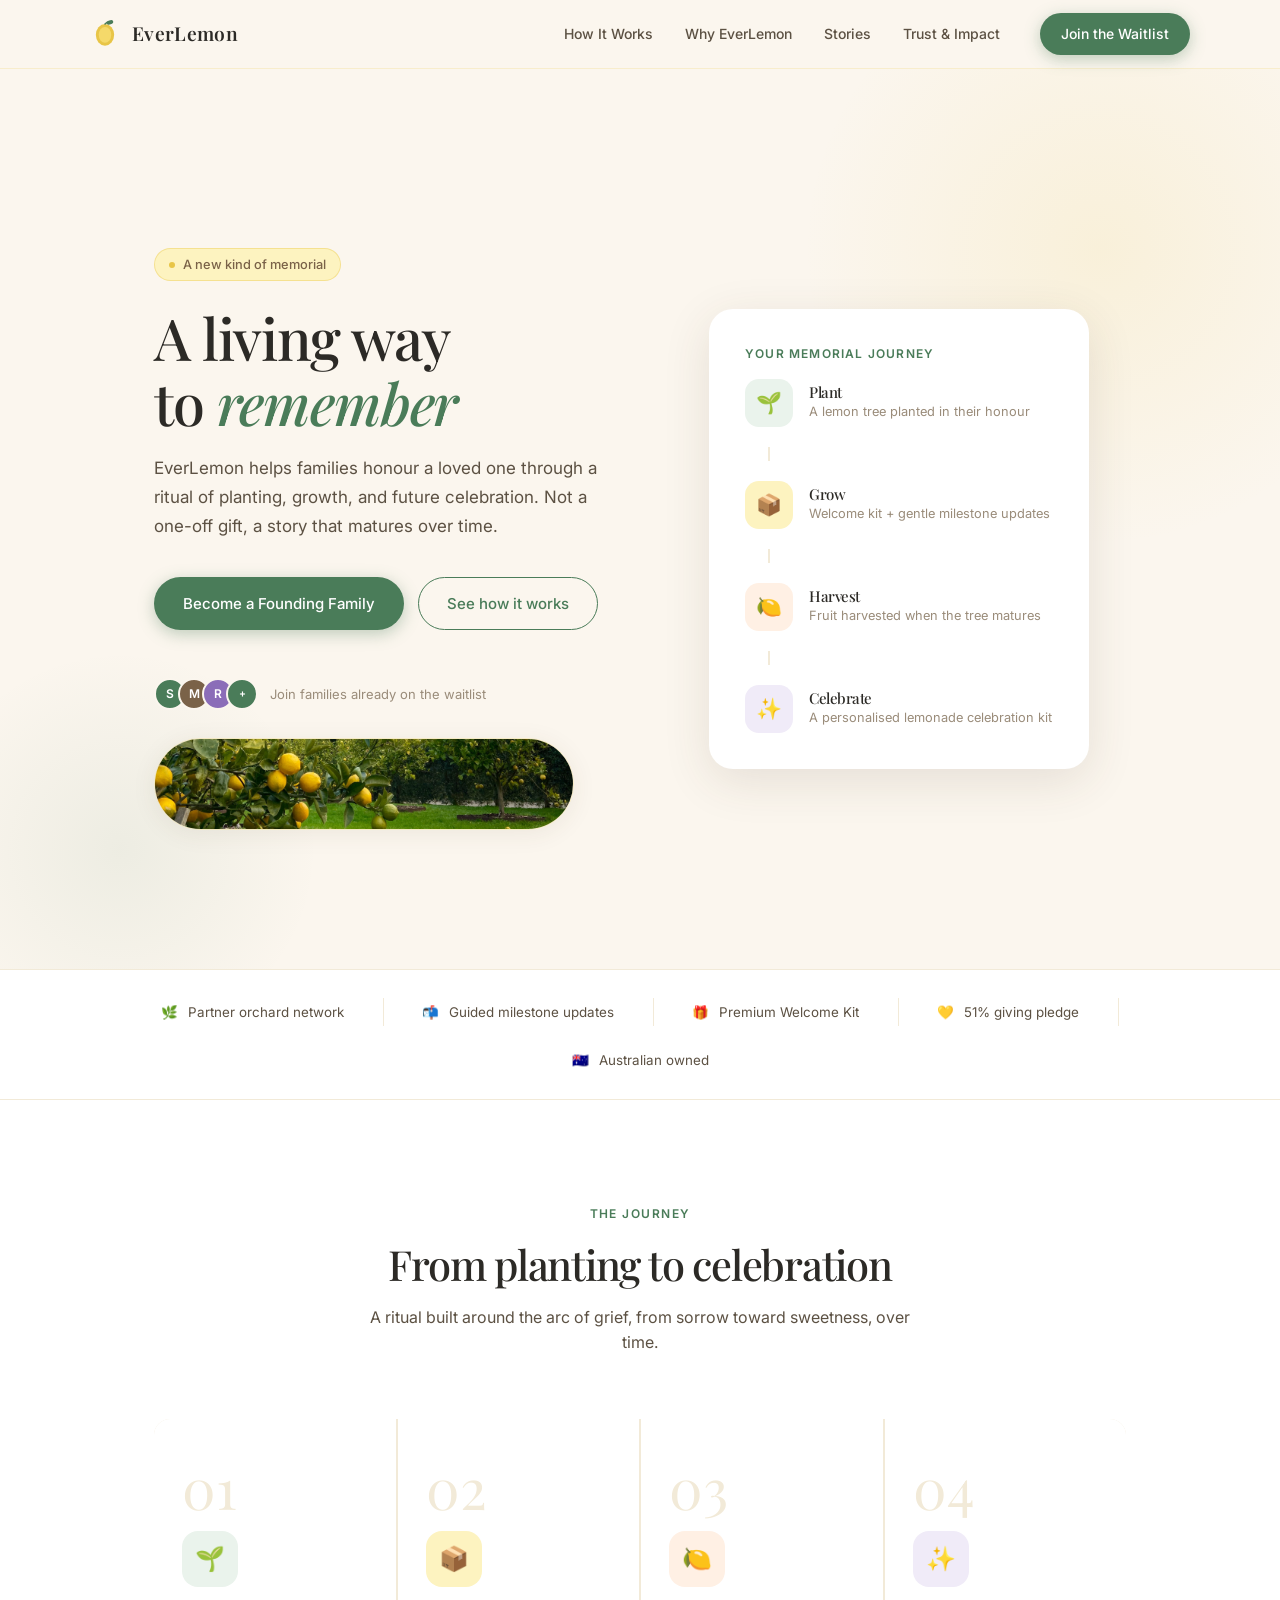
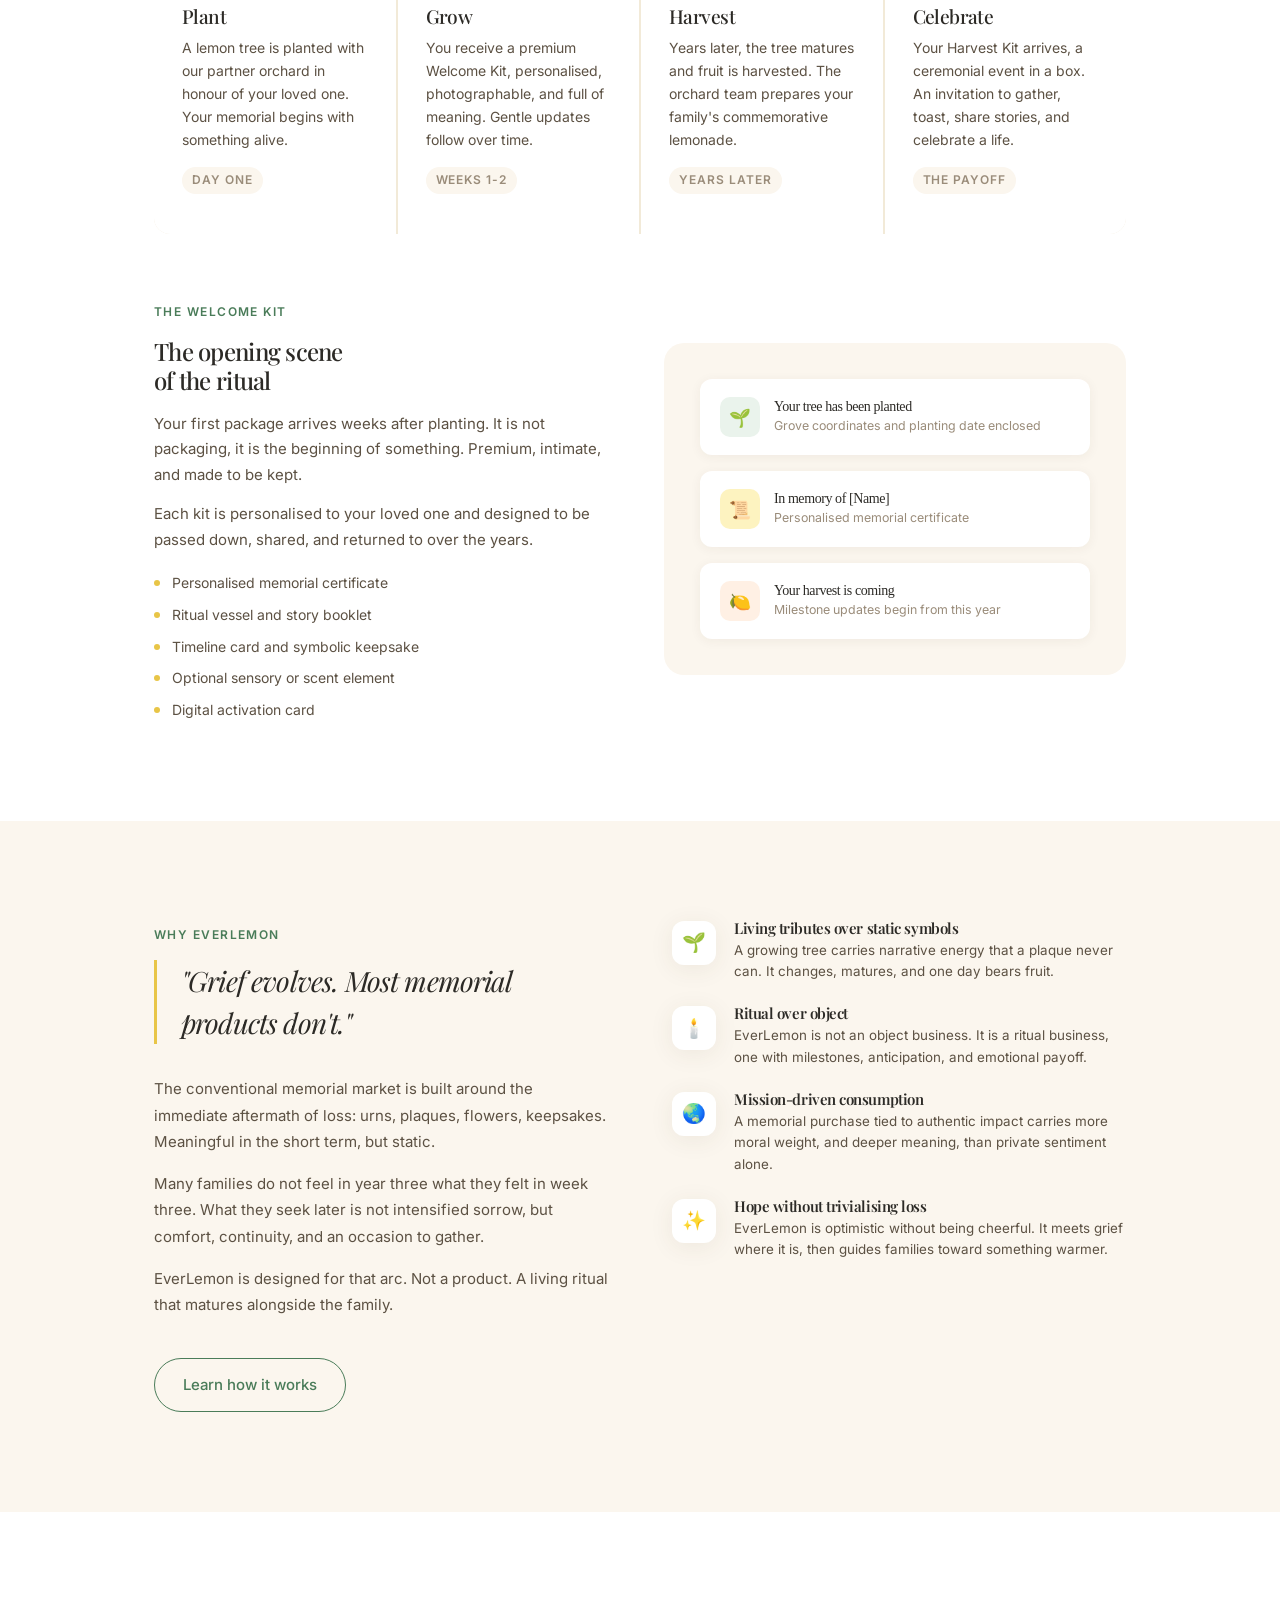
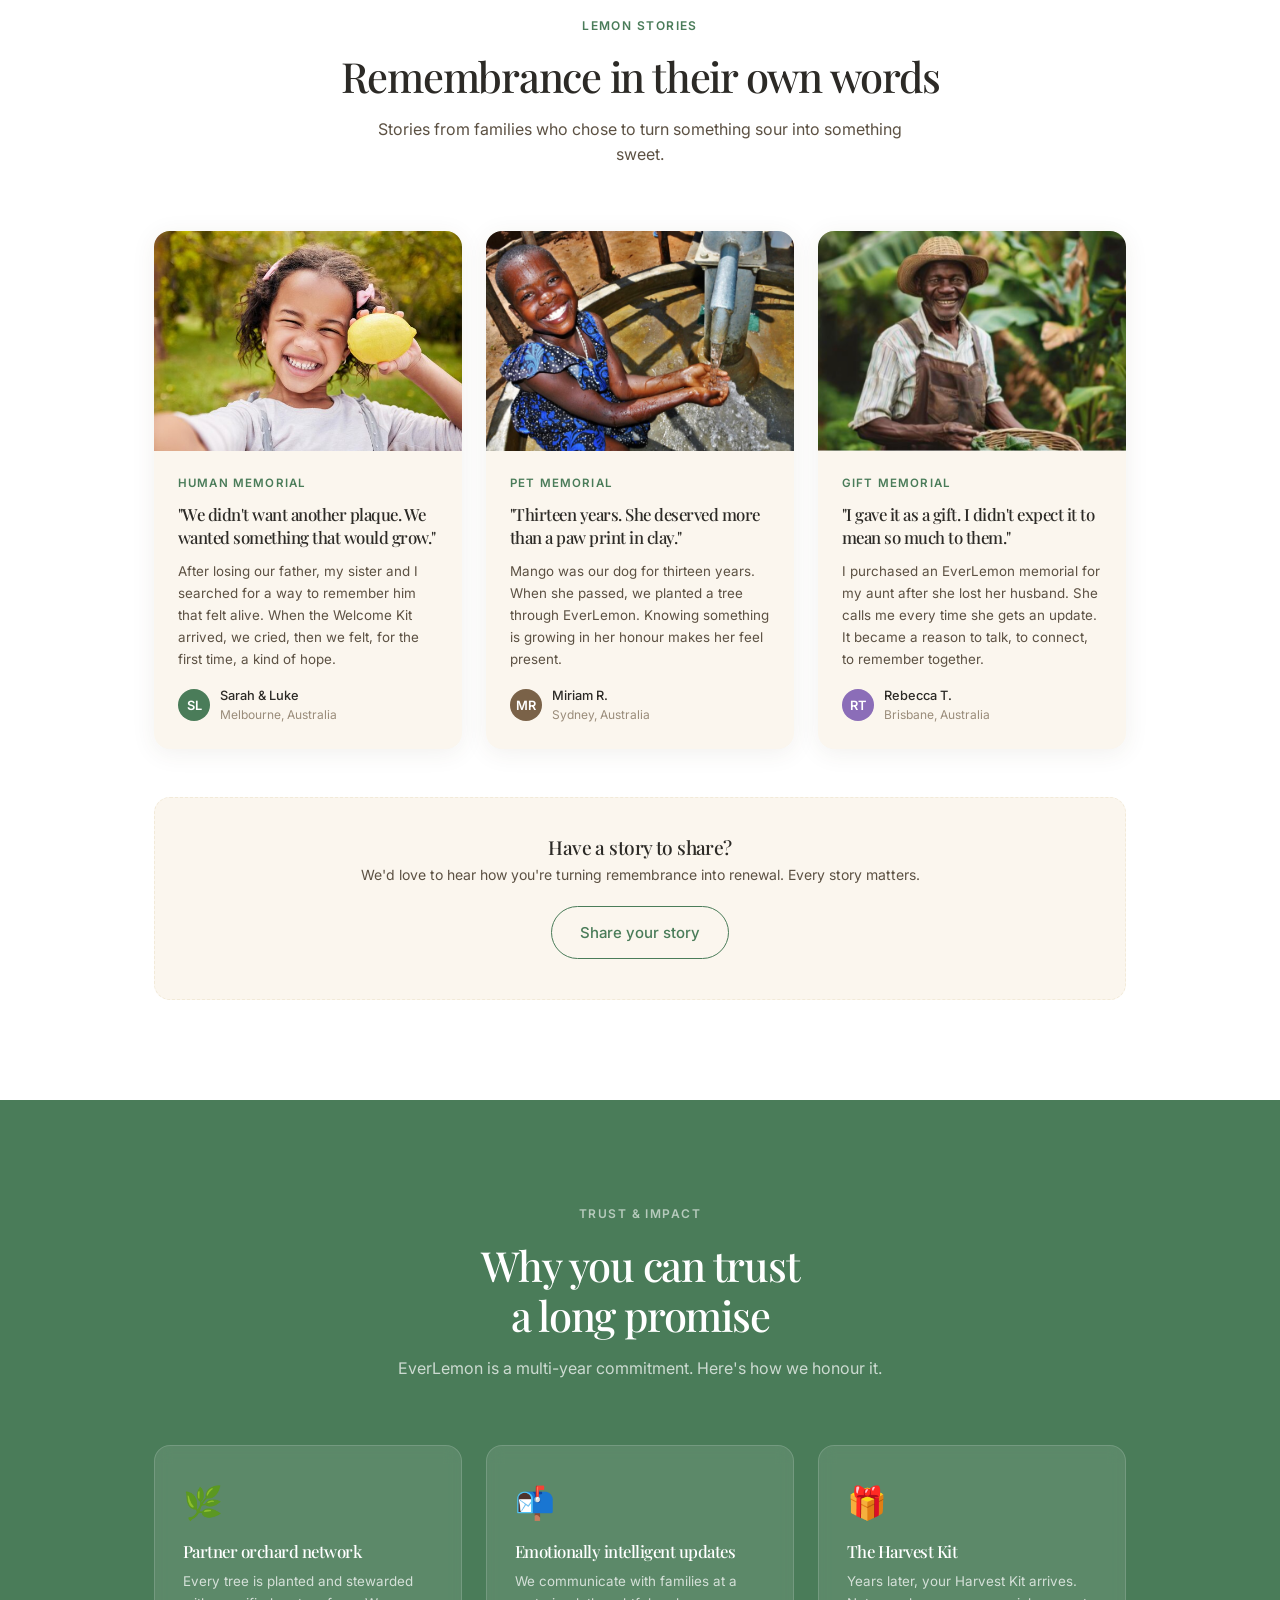
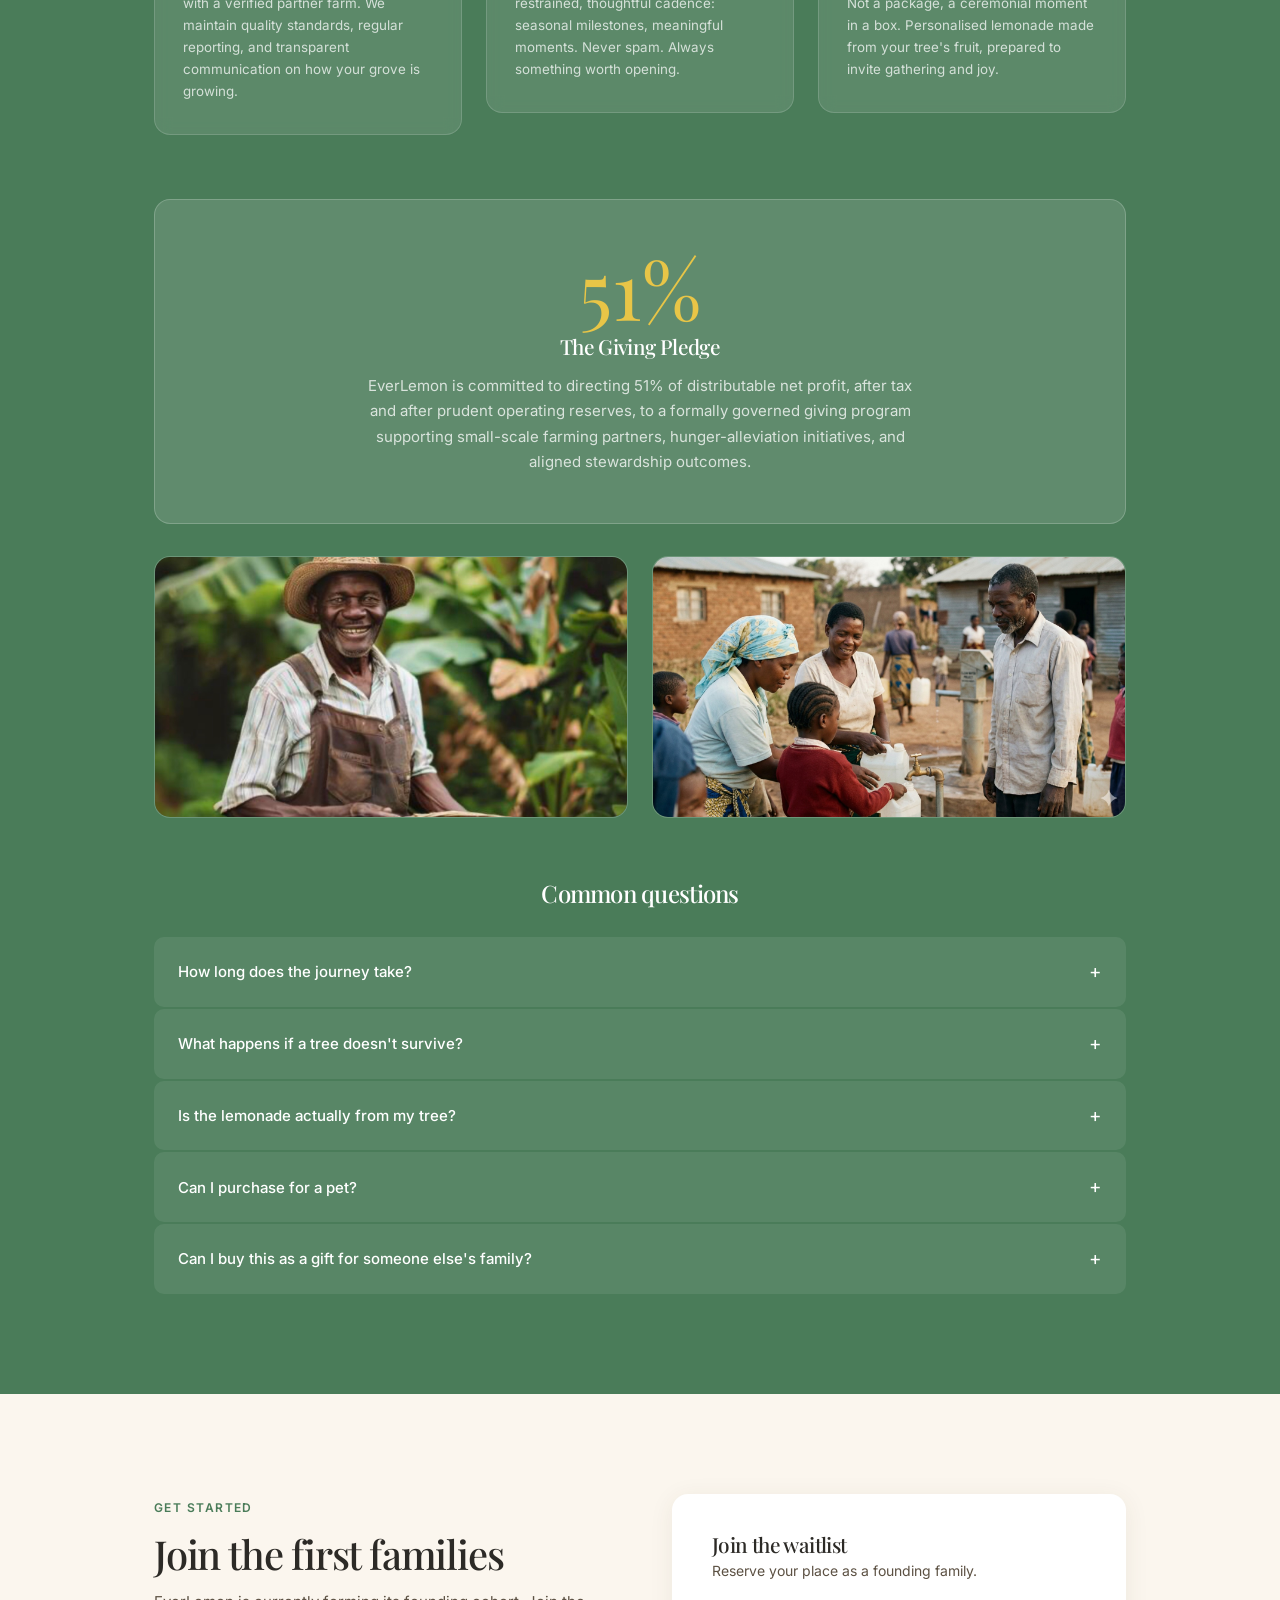
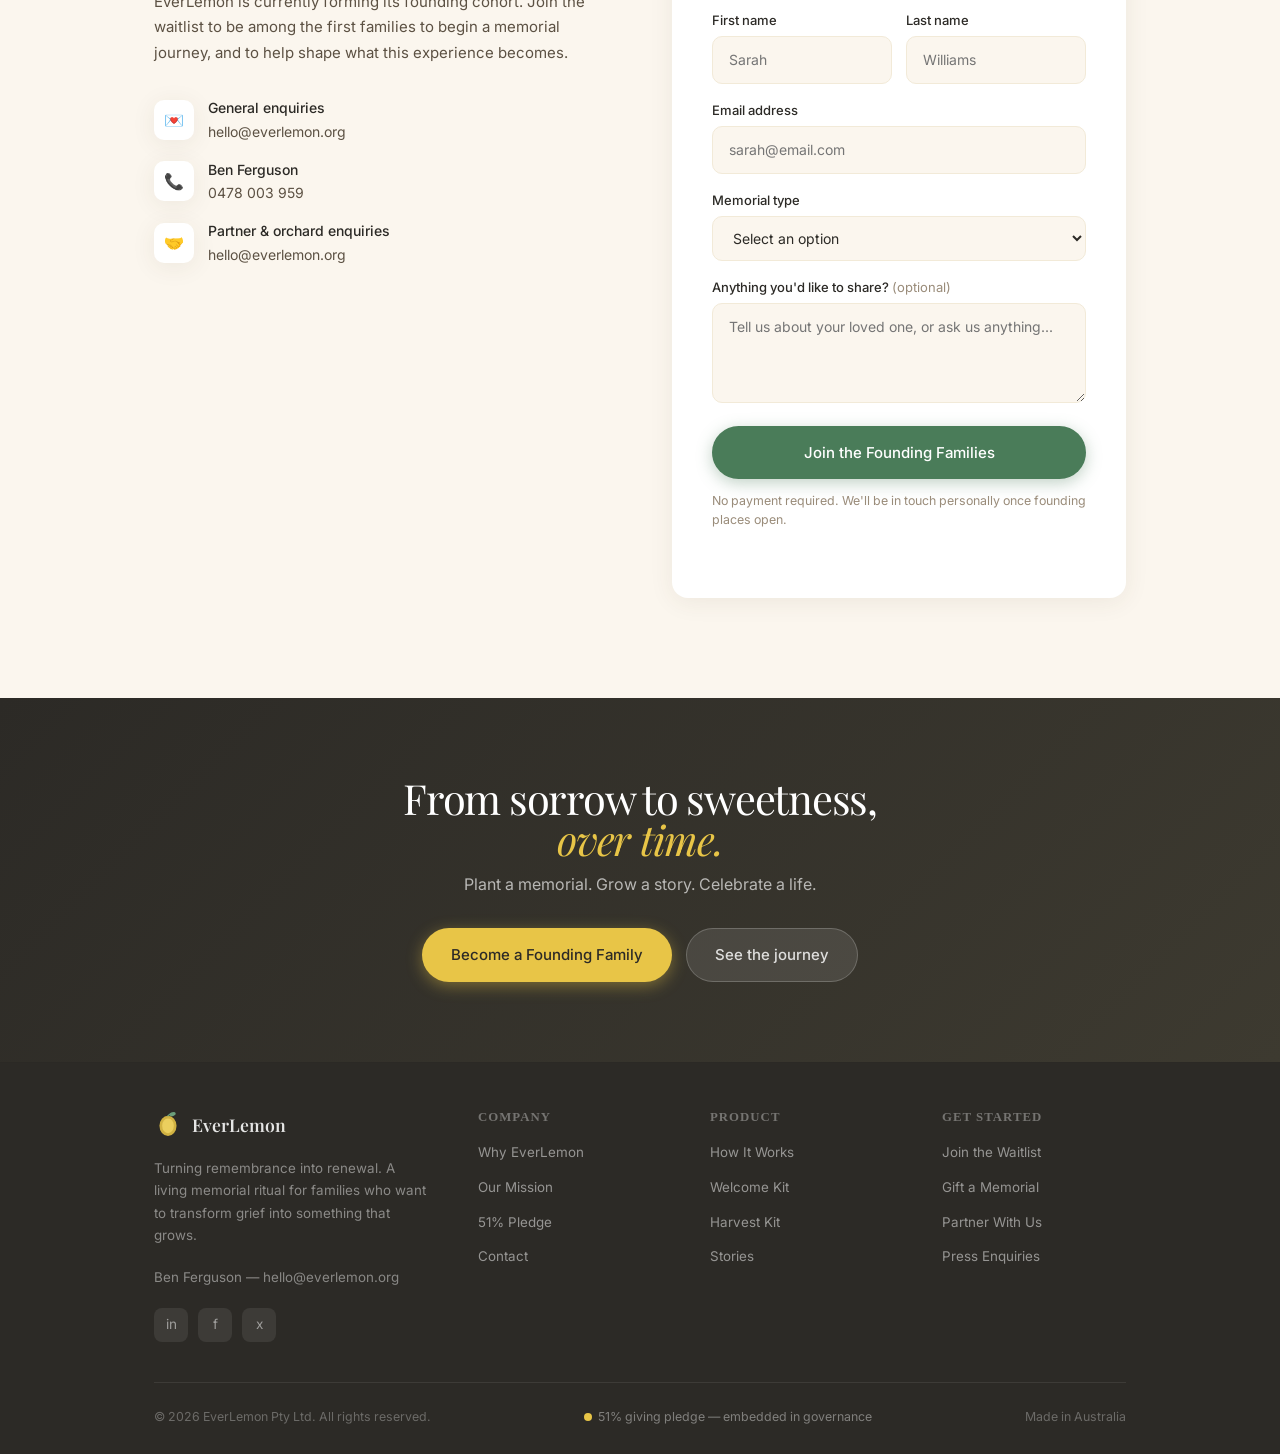
==== commit 2346ede7: "Refine EverLemon logo, footer, and imagery" ====
--- a/index.html
+++ b/index.html
@@ -16,7 +16,12 @@
   <header class="site-header">
     <nav class="nav-shell" aria-label="Primary">
       <a class="brandmark" href="#home" aria-label="EverLemon home">
-        <img src="images/optimized/everlemon-logo.png" alt="EverLemon logo">
+        <svg class="brand-icon" viewBox="0 0 36 36" fill="none" aria-hidden="true">
+          <ellipse cx="18" cy="19" rx="11" ry="13" fill="#E8C547"/>
+          <ellipse cx="18" cy="19" rx="7.5" ry="9.5" fill="#F5D96A"/>
+          <path d="M18 6 Q22 2 26 4" stroke="#4A7C59" stroke-width="1.8" stroke-linecap="round" fill="none"/>
+          <ellipse cx="24" cy="4" rx="4" ry="2.5" fill="#4A7C59" transform="rotate(-20 24 4)"/>
+        </svg>
         <span>EverLemon</span>
       </a>
 
@@ -69,6 +74,10 @@
             </div>
             <span>Join families already on the waitlist</span>
           </div>
+
+          <figure class="hero-photo-rail reveal reveal-delay-1">
+            <img src="images/optimized/lemon-orchard-wide.jpg" alt="Rows of lemon trees in an orchard at golden hour">
+          </figure>
         </div>
 
         <div class="hero-visual reveal reveal-delay-2">
@@ -267,7 +276,9 @@
 
         <div class="stories-grid">
           <div class="story-card reveal">
-            <div class="story-card-img">🍋</div>
+            <figure class="story-card-media">
+              <img src="images/child-selfie-holding-lemon.jpg" alt="Child holding a lemon and smiling for a selfie">
+            </figure>
             <div class="story-card-body">
               <div class="story-card-tag">Human memorial</div>
               <h3>"We didn't want another plaque. We wanted something that would grow."</h3>
@@ -283,7 +294,9 @@
           </div>
 
           <div class="story-card reveal reveal-delay-1">
-            <div class="story-card-img">🌿</div>
+            <figure class="story-card-media">
+              <img src="images/optimized/child-smiling-water-pump-community.jpg" alt="Child smiling beside a water pump">
+            </figure>
             <div class="story-card-body">
               <div class="story-card-tag">Pet memorial</div>
               <h3>"Thirteen years. She deserved more than a paw print in clay."</h3>
@@ -299,7 +312,9 @@
           </div>
 
           <div class="story-card reveal reveal-delay-2">
-            <div class="story-card-img">🌸</div>
+            <figure class="story-card-media">
+              <img src="images/optimized/farmer-smiling-with-harvest-basket.jpg" alt="Farmer smiling while carrying a basket of harvest">
+            </figure>
             <div class="story-card-body">
               <div class="story-card-tag">Gift memorial</div>
               <h3>"I gave it as a gift. I didn't expect it to mean so much to them."</h3>
@@ -353,6 +368,15 @@
           <div class="impact-pledge-num">51%</div>
           <h3>The Giving Pledge</h3>
           <p>EverLemon is committed to directing 51% of distributable net profit, after tax and after prudent operating reserves, to a formally governed giving program supporting small-scale farming partners, hunger-alleviation initiatives, and aligned stewardship outcomes.</p>
+        </div>
+
+        <div class="impact-photo-band">
+          <figure class="impact-photo reveal">
+            <img src="images/optimized/farmer-smiling-with-harvest-basket.jpg" alt="Farmer smiling in a grove with a harvest basket">
+          </figure>
+          <figure class="impact-photo reveal reveal-delay-1">
+            <img src="images/optimized/gemini-scene.jpg" alt="Community gathered around a working water pump">
+          </figure>
         </div>
 
         <div class="impact-faq reveal">
@@ -504,34 +528,62 @@
   </main>
 
   <footer class="site-footer">
-    <div class="frame-wide footer-grid">
-      <div>
-        <a class="brandmark brandmark-footer" href="#home">
-          <img src="images/optimized/everlemon-logo.png" alt="EverLemon logo">
-          <span>EverLemon</span>
-        </a>
-        <p class="footer-copy">
-          Turning remembrance into renewal through planting, growth, and a future celebration worth waiting for.
-        </p>
-      </div>
-
-      <div>
-        <p class="footer-label">Browse</p>
-        <ul class="footer-links">
-          <li><a href="#home">Home</a></li>
-          <li><a href="#how-it-works">The Journey</a></li>
-          <li><a href="#stories">Stories</a></li>
-          <li><a href="#impact">Impact</a></li>
-        </ul>
-      </div>
-
-      <div>
-        <p class="footer-label">Connect</p>
-        <ul class="footer-links">
-          <li><a href="#contact">Join the Waitlist</a></li>
-          <li><a href="mailto:hello@everlemon.org">hello@everlemon.org</a></li>
-          <li><a href="tel:+61478003959">0478 003 959</a></li>
-        </ul>
+    <div class="footer-inner">
+      <div class="footer-top">
+        <div class="footer-brand">
+          <a href="#home" class="footer-logo">
+            <svg class="brand-icon" viewBox="0 0 36 36" fill="none" aria-hidden="true">
+              <ellipse cx="18" cy="19" rx="11" ry="13" fill="#E8C547" opacity="0.88"/>
+              <ellipse cx="18" cy="19" rx="7.5" ry="9.5" fill="#F5D96A" opacity="0.72"/>
+              <path d="M18 6 Q22 2 26 4" stroke="#6B9E7A" stroke-width="1.8" stroke-linecap="round" fill="none"/>
+              <ellipse cx="24" cy="4" rx="4" ry="2.5" fill="#6B9E7A" transform="rotate(-20 24 4)"/>
+            </svg>
+            <span class="footer-logo-text">EverLemon</span>
+          </a>
+          <p>Turning remembrance into renewal. A living memorial ritual for families who want to transform grief into something that grows.</p>
+          <p class="footer-founder">Ben Ferguson — <a href="mailto:hello@everlemon.org">hello@everlemon.org</a></p>
+          <div class="footer-social">
+            <a href="#" aria-label="LinkedIn">in</a>
+            <a href="#" aria-label="Facebook">f</a>
+            <a href="#" aria-label="X">x</a>
+          </div>
+        </div>
+
+        <div class="footer-col">
+          <h4>Company</h4>
+          <ul>
+            <li><a href="#why">Why EverLemon</a></li>
+            <li><a href="#impact">Our Mission</a></li>
+            <li><a href="#impact">51% Pledge</a></li>
+            <li><a href="#contact">Contact</a></li>
+          </ul>
+        </div>
+
+        <div class="footer-col">
+          <h4>Product</h4>
+          <ul>
+            <li><a href="#how-it-works">How It Works</a></li>
+            <li><a href="#how-it-works">Welcome Kit</a></li>
+            <li><a href="#how-it-works">Harvest Kit</a></li>
+            <li><a href="#stories">Stories</a></li>
+          </ul>
+        </div>
+
+        <div class="footer-col">
+          <h4>Get Started</h4>
+          <ul>
+            <li><a href="#contact">Join the Waitlist</a></li>
+            <li><a href="#contact">Gift a Memorial</a></li>
+            <li><a href="#contact">Partner With Us</a></li>
+            <li><a href="#contact">Press Enquiries</a></li>
+          </ul>
+        </div>
+      </div>
+
+      <div class="footer-bottom">
+        <span>&copy; 2026 EverLemon Pty Ltd. All rights reserved.</span>
+        <span class="footer-pledge-badge">51% giving pledge — embedded in governance</span>
+        <span>Made in Australia</span>
       </div>
     </div>
   </footer>
--- a/css/styles.css
+++ b/css/styles.css
@@ -1023,6 +1023,13 @@
   color: var(--text-mid);
 }
 
+.page-home .brandmark {
+  display: inline-flex;
+  align-items: center;
+  gap: 12px;
+  text-decoration: none;
+}
+
 .page-home .brandmark span {
   font-family: "Playfair Display", Georgia, serif;
   font-size: 1.2rem;
@@ -1030,9 +1037,10 @@
   color: var(--charcoal);
 }
 
-.page-home .brandmark img {
-  width: 36px;
-  height: 36px;
+.page-home .brand-icon {
+  width: 30px;
+  height: 30px;
+  flex-shrink: 0;
 }
 
 .page-home .nav-links {
@@ -1268,6 +1276,22 @@
   font-size: 0.8125rem;
 }
 
+.page-home .hero-photo-rail {
+  margin: 28px 0 0;
+  overflow: hidden;
+  border: 1px solid rgba(232, 197, 71, 0.25);
+  border-radius: 999px;
+  box-shadow: var(--legacy-shadow);
+  max-width: 420px;
+}
+
+.page-home .hero-photo-rail img {
+  display: block;
+  width: 100%;
+  height: 90px;
+  object-fit: cover;
+}
+
 .page-home .hero-avatars {
   display: flex;
 }
@@ -1686,6 +1710,19 @@
   box-shadow: var(--legacy-shadow-lg);
 }
 
+.page-home .story-card-media {
+  margin: 0;
+  height: 220px;
+  overflow: hidden;
+}
+
+.page-home .story-card-media img {
+  display: block;
+  width: 100%;
+  height: 100%;
+  object-fit: cover;
+}
+
 .page-home .story-card-img {
   display: flex;
   align-items: center;
@@ -1871,6 +1908,28 @@
   color: rgba(255, 255, 255, 0.76);
   font-size: 0.9375rem;
   line-height: 1.7;
+}
+
+.page-home .impact-photo-band {
+  display: grid;
+  grid-template-columns: 1fr 1fr;
+  gap: 24px;
+  margin-top: 32px;
+}
+
+.page-home .impact-photo {
+  margin: 0;
+  overflow: hidden;
+  border: 1px solid rgba(255, 255, 255, 0.12);
+  border-radius: var(--legacy-radius);
+  background: rgba(255, 255, 255, 0.08);
+}
+
+.page-home .impact-photo img {
+  display: block;
+  width: 100%;
+  height: 260px;
+  object-fit: cover;
 }
 
 .page-home .impact-faq {
@@ -2107,6 +2166,143 @@
   flex-wrap: wrap;
 }
 
+.page-home .site-footer {
+  padding: 48px 0 28px;
+  background: var(--charcoal);
+  color: rgba(255, 255, 255, 0.5);
+}
+
+.page-home .footer-inner {
+  max-width: 1100px;
+  margin: 0 auto;
+  padding: 0 5%;
+}
+
+.page-home .footer-top {
+  display: grid;
+  grid-template-columns: 1.5fr 1fr 1fr 1fr;
+  gap: 48px;
+  padding-bottom: 40px;
+  margin-bottom: 24px;
+  border-bottom: 1px solid rgba(255, 255, 255, 0.08);
+}
+
+.page-home .footer-logo {
+  display: inline-flex;
+  align-items: center;
+  gap: 10px;
+  text-decoration: none;
+}
+
+.page-home .footer-logo .brand-icon {
+  width: 28px;
+  height: 28px;
+}
+
+.page-home .footer-logo-text {
+  color: rgba(255, 255, 255, 0.88);
+  font-family: "Playfair Display", Georgia, serif;
+  font-size: 1.1rem;
+  font-weight: 600;
+}
+
+.page-home .footer-brand p {
+  margin: 12px 0 20px;
+  color: rgba(255, 255, 255, 0.45);
+  font-size: 0.8375rem;
+  line-height: 1.65;
+}
+
+.page-home .footer-founder {
+  margin-top: -8px;
+  color: rgba(255, 255, 255, 0.35);
+  font-size: 0.8rem;
+}
+
+.page-home .footer-founder a {
+  color: rgba(255, 255, 255, 0.44);
+  text-decoration: none;
+}
+
+.page-home .footer-social {
+  display: flex;
+  gap: 10px;
+}
+
+.page-home .footer-social a {
+  display: flex;
+  align-items: center;
+  justify-content: center;
+  width: 34px;
+  height: 34px;
+  border-radius: 8px;
+  background: rgba(255, 255, 255, 0.08);
+  color: rgba(255, 255, 255, 0.5);
+  text-decoration: none;
+  font-size: 0.85rem;
+  transition: background 0.2s ease, color 0.2s ease;
+}
+
+.page-home .footer-social a:hover,
+.page-home .footer-social a:focus-visible {
+  background: rgba(255, 255, 255, 0.14);
+  color: var(--white);
+}
+
+.page-home .footer-col h4 {
+  margin: 0 0 16px;
+  color: rgba(255, 255, 255, 0.35);
+  font-size: 0.8rem;
+  font-weight: 600;
+  letter-spacing: 0.08em;
+  text-transform: uppercase;
+}
+
+.page-home .footer-col ul {
+  list-style: none;
+  margin: 0;
+  padding: 0;
+  display: flex;
+  flex-direction: column;
+  gap: 10px;
+}
+
+.page-home .footer-col ul a {
+  color: rgba(255, 255, 255, 0.5);
+  text-decoration: none;
+  font-size: 0.8375rem;
+  transition: color 0.2s ease;
+}
+
+.page-home .footer-col ul a:hover,
+.page-home .footer-col ul a:focus-visible {
+  color: rgba(255, 255, 255, 0.86);
+}
+
+.page-home .footer-bottom {
+  display: flex;
+  align-items: center;
+  justify-content: space-between;
+  gap: 16px;
+  color: rgba(255, 255, 255, 0.3);
+  font-size: 0.775rem;
+}
+
+.page-home .footer-pledge-badge {
+  display: inline-flex;
+  align-items: center;
+  gap: 6px;
+  color: rgba(255, 255, 255, 0.4);
+}
+
+.page-home .footer-pledge-badge::before {
+  content: "";
+  width: 8px;
+  height: 8px;
+  border-radius: 999px;
+  background: var(--yellow);
+}
+
 @media (max-width: 900px) {
   .page-home .legacy-hero-inner,
   .page-home .why-grid,
@@ -2124,8 +2320,13 @@
   }
 
   .page-home .stories-grid,
-  .page-home #impact .impact-grid {
+  .page-home #impact .impact-grid,
+  .page-home .impact-photo-band {
     grid-template-columns: 1fr;
+  }
+
+  .page-home .footer-top {
+    grid-template-columns: 1fr 1fr;
   }
 
   .page-home .trust-divider {
@@ -2160,4 +2361,26 @@
   .page-home .stories-cta {
     padding: 28px;
   }
-}
+
+  .page-home .brandmark {
+    gap: 10px;
+  }
+
+  .page-home .brandmark span {
+    font-size: 1.05rem;
+  }
+
+  .page-home .hero-photo-rail img {
+    height: 76px;
+  }
+
+  .page-home .footer-top {
+    grid-template-columns: 1fr;
+    gap: 32px;
+  }
+
+  .page-home .footer-bottom {
+    flex-direction: column;
+    text-align: center;
+  }
+}
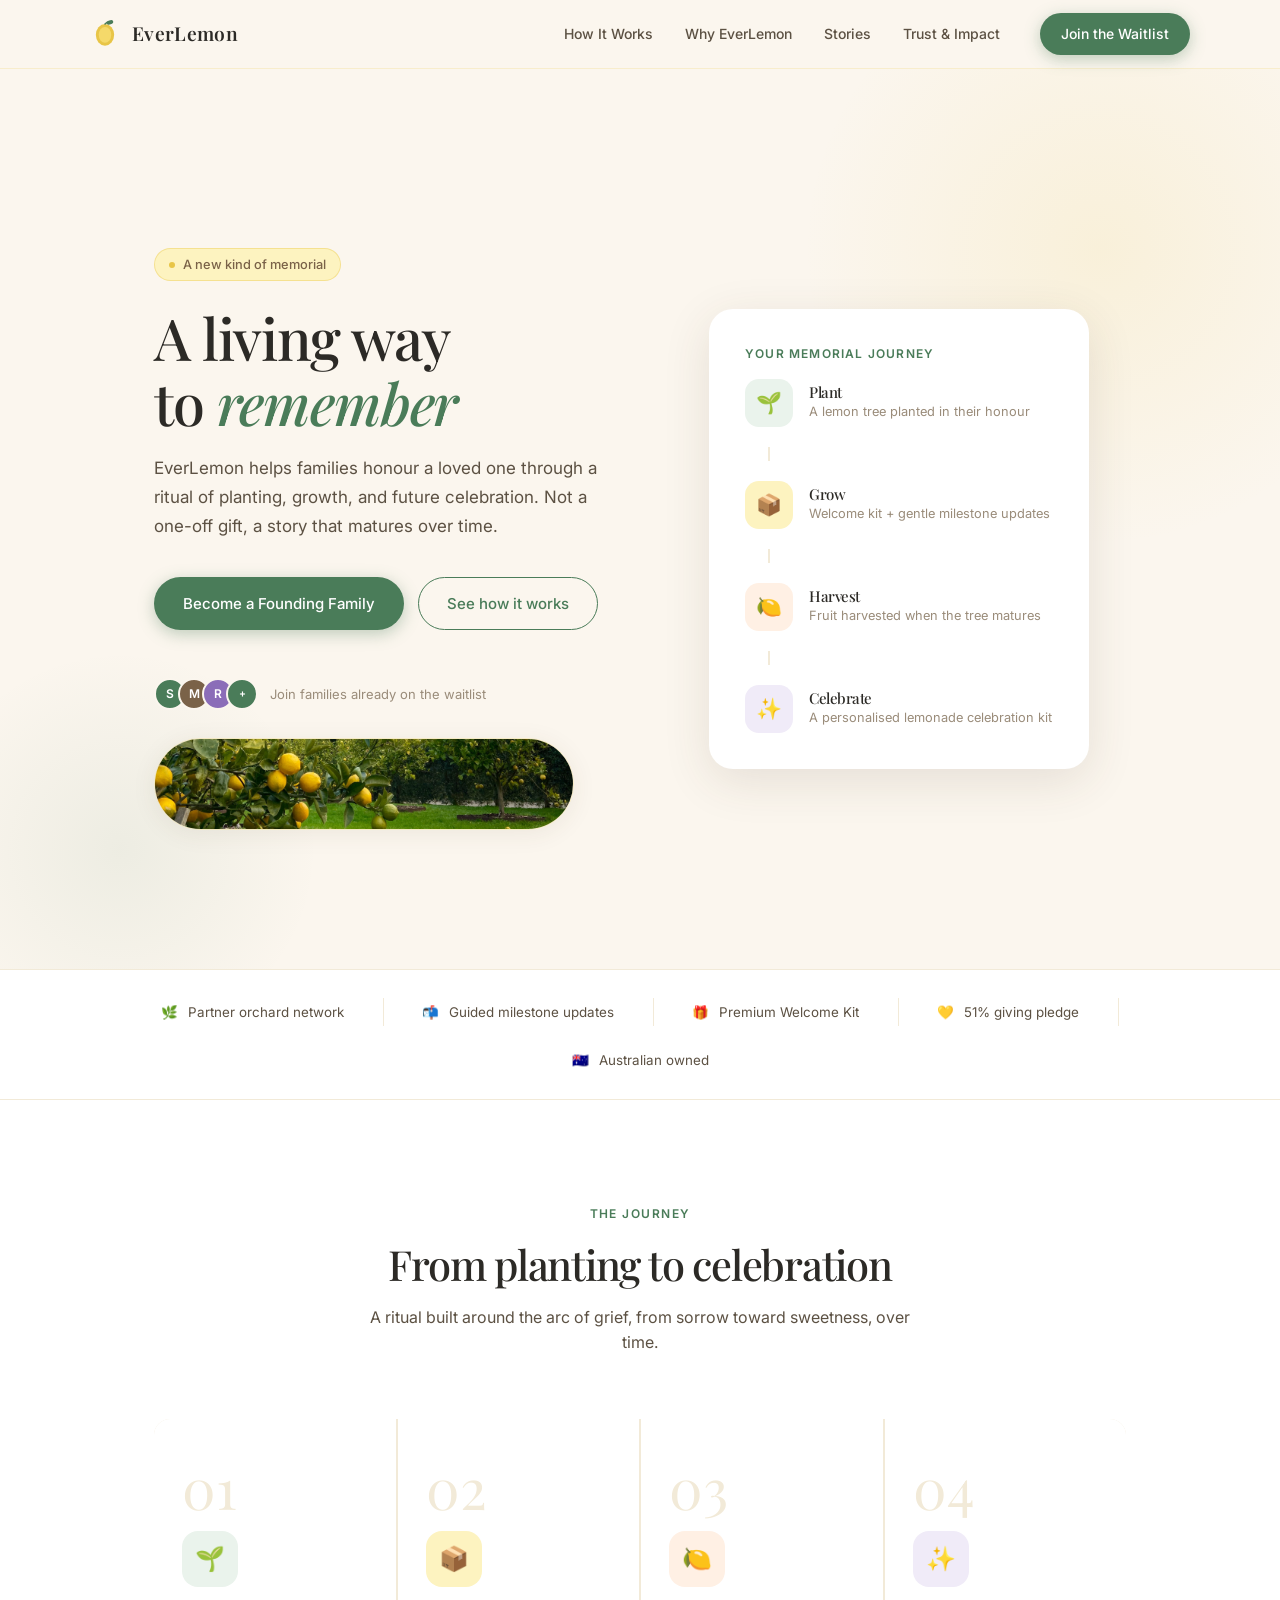
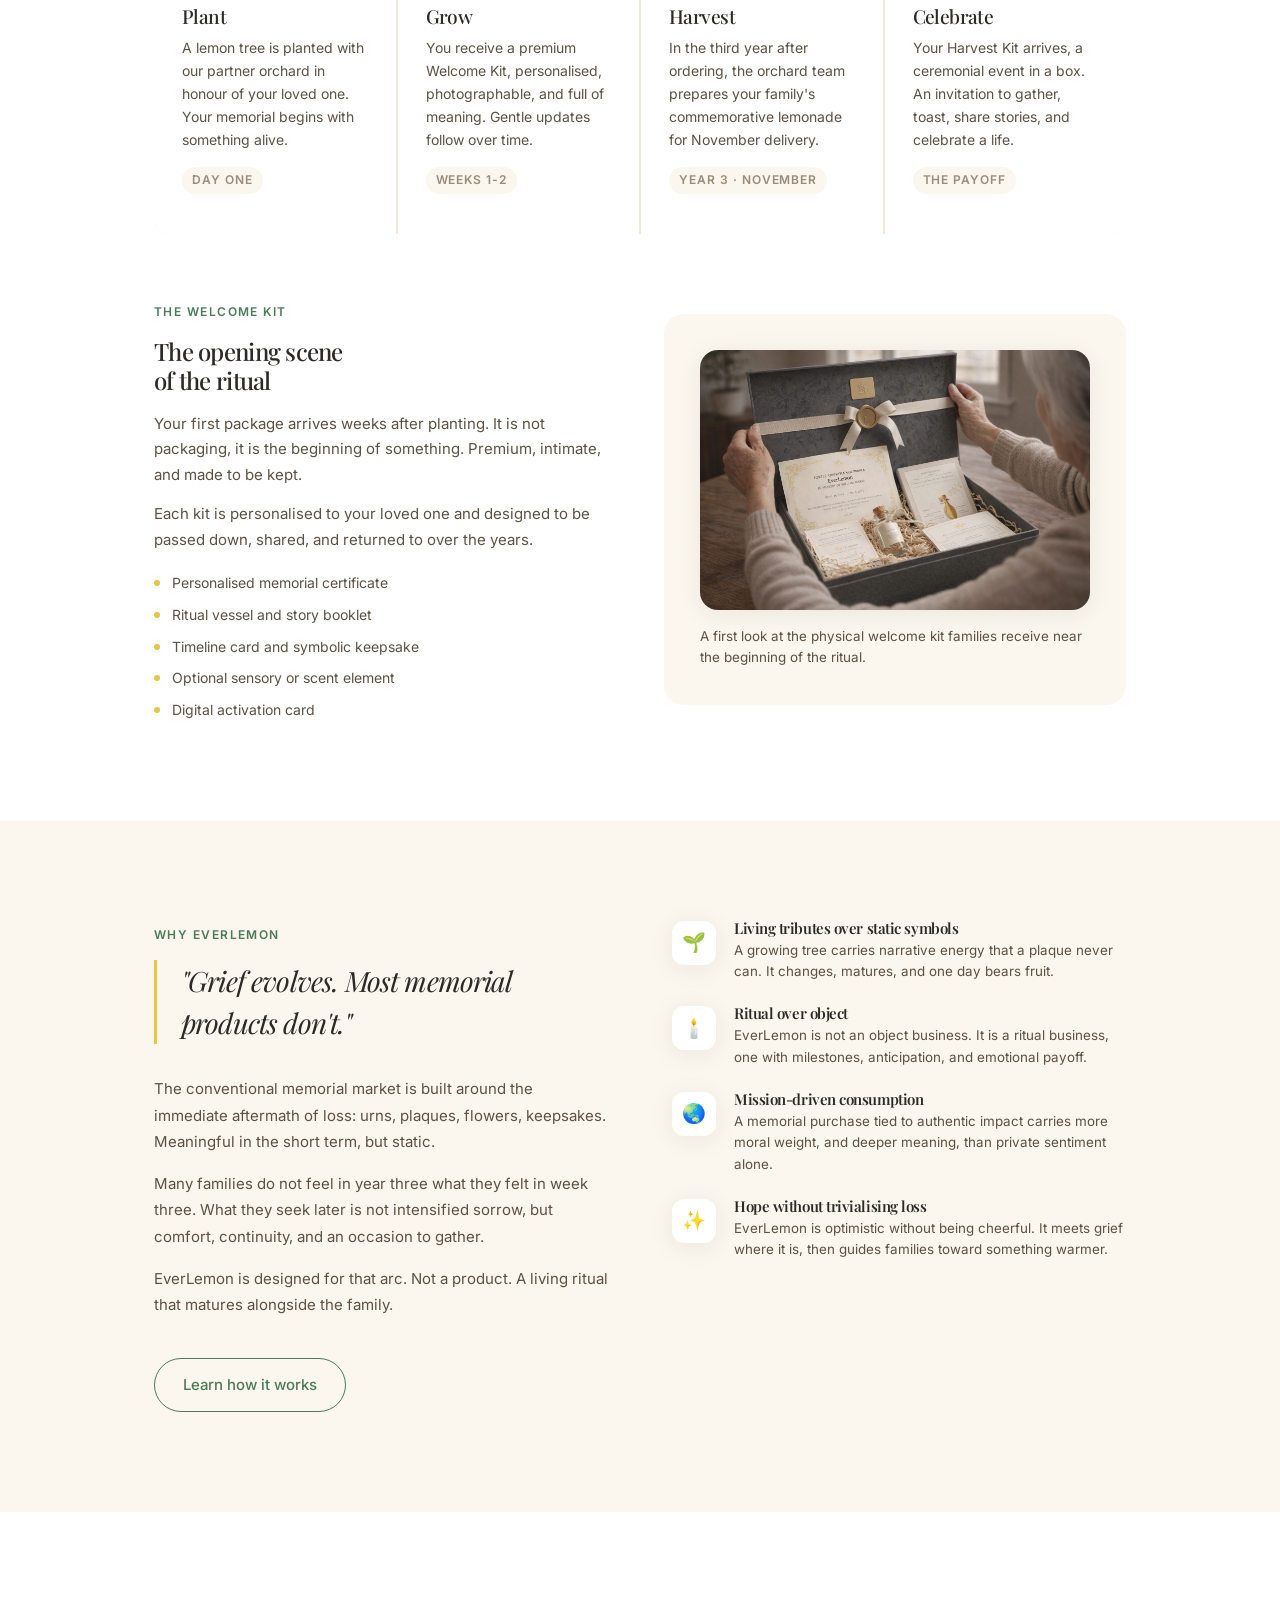
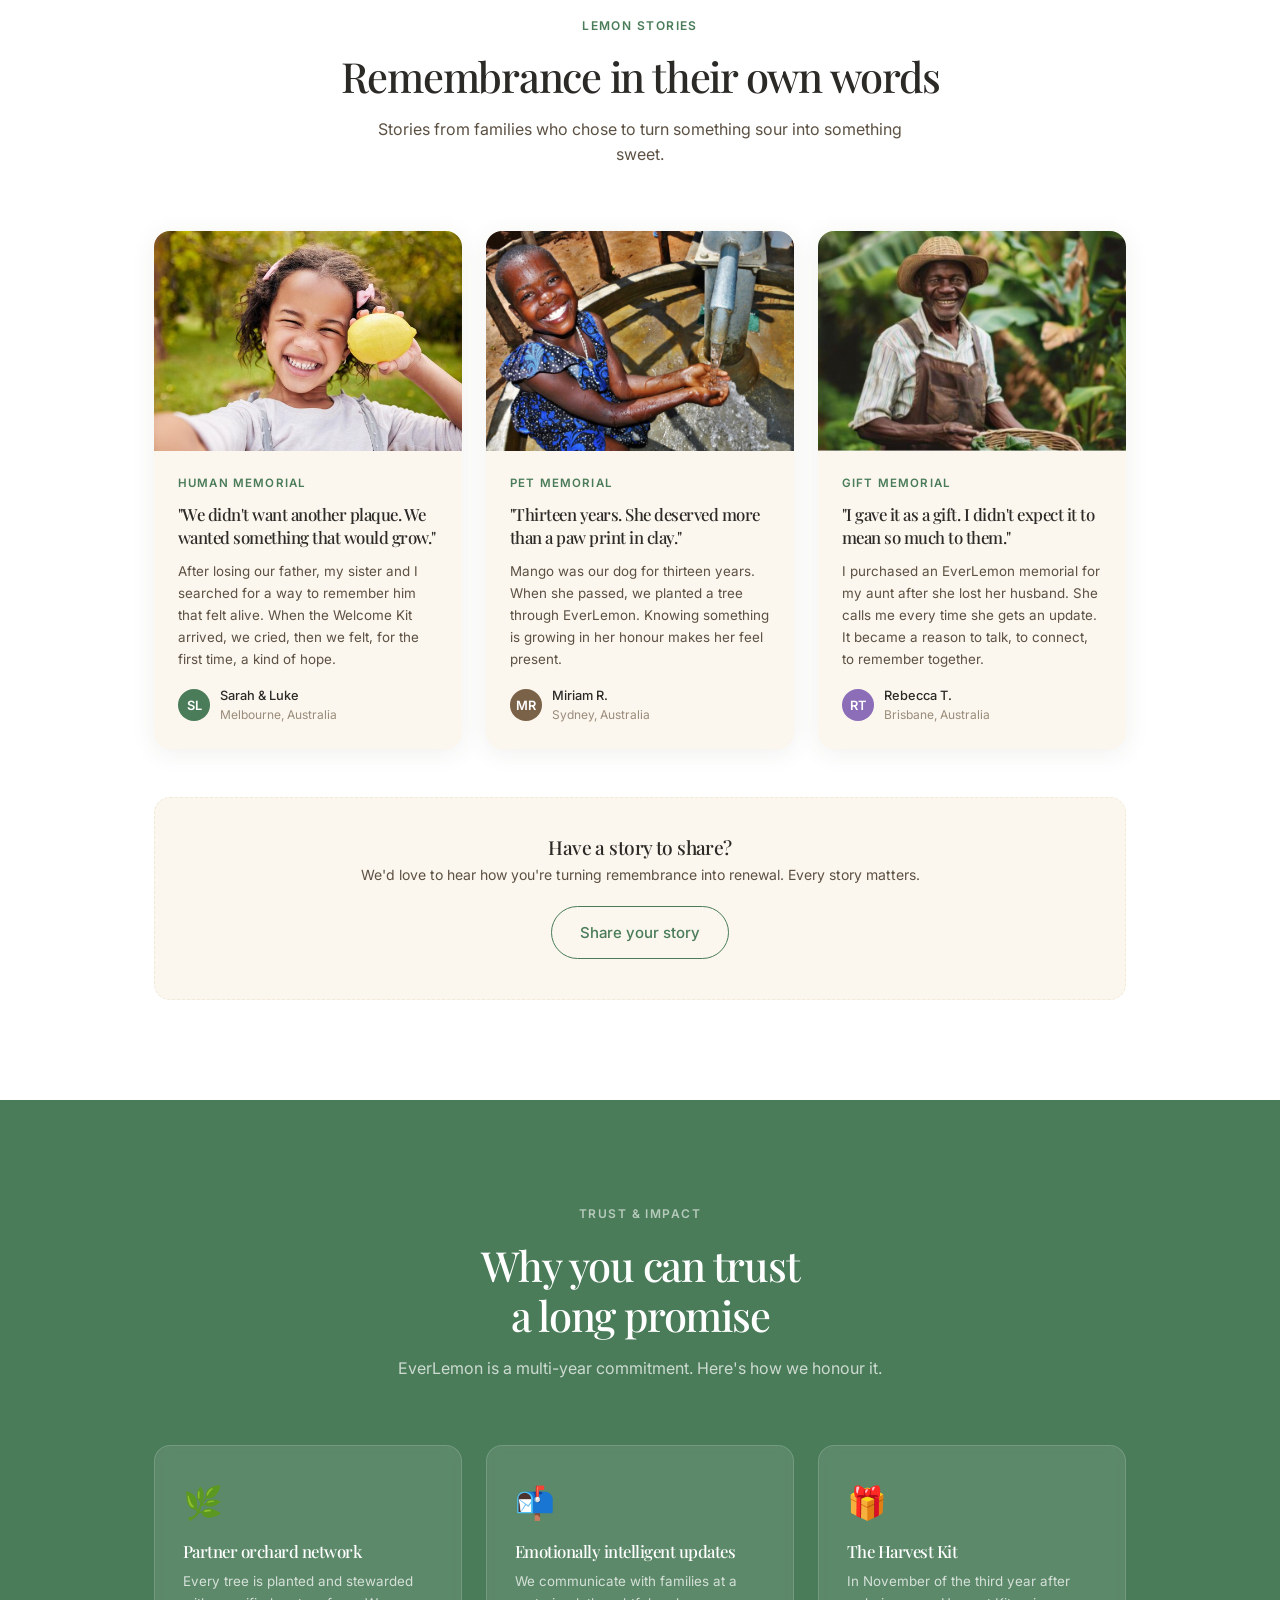
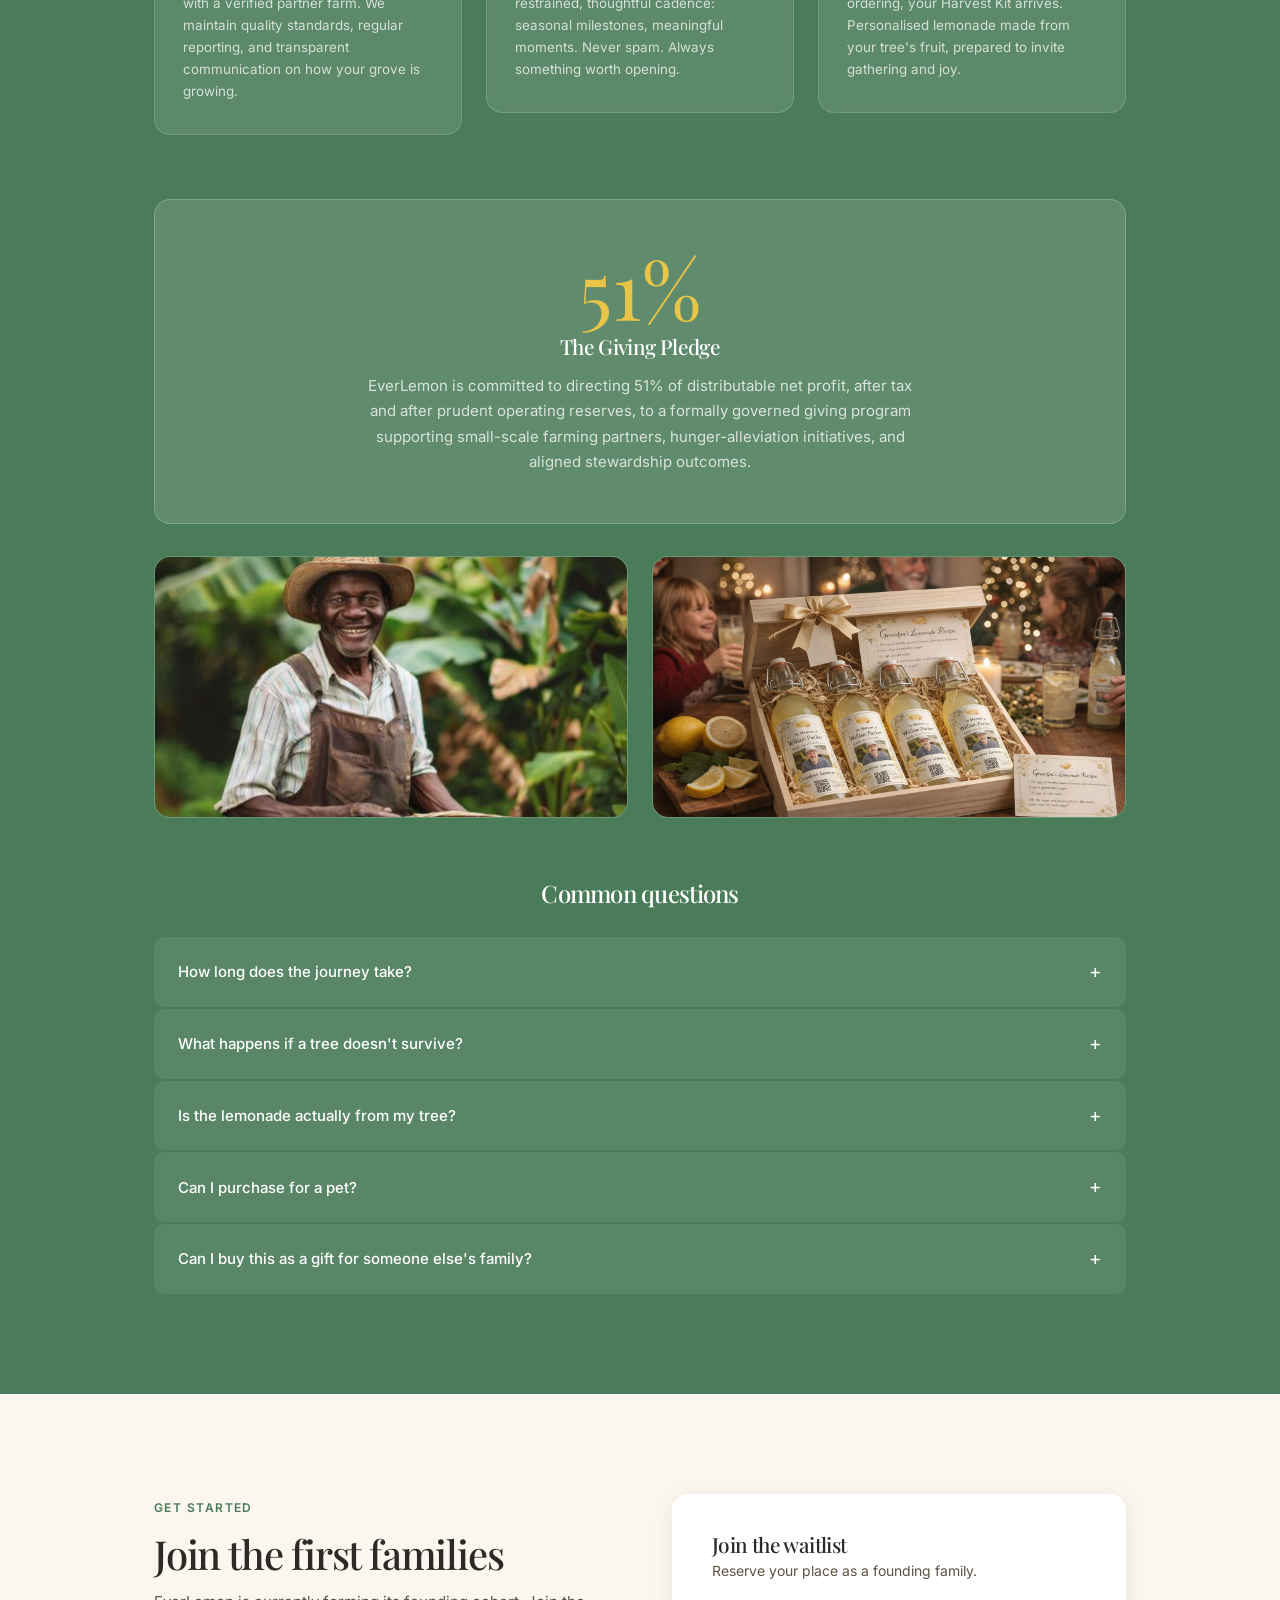
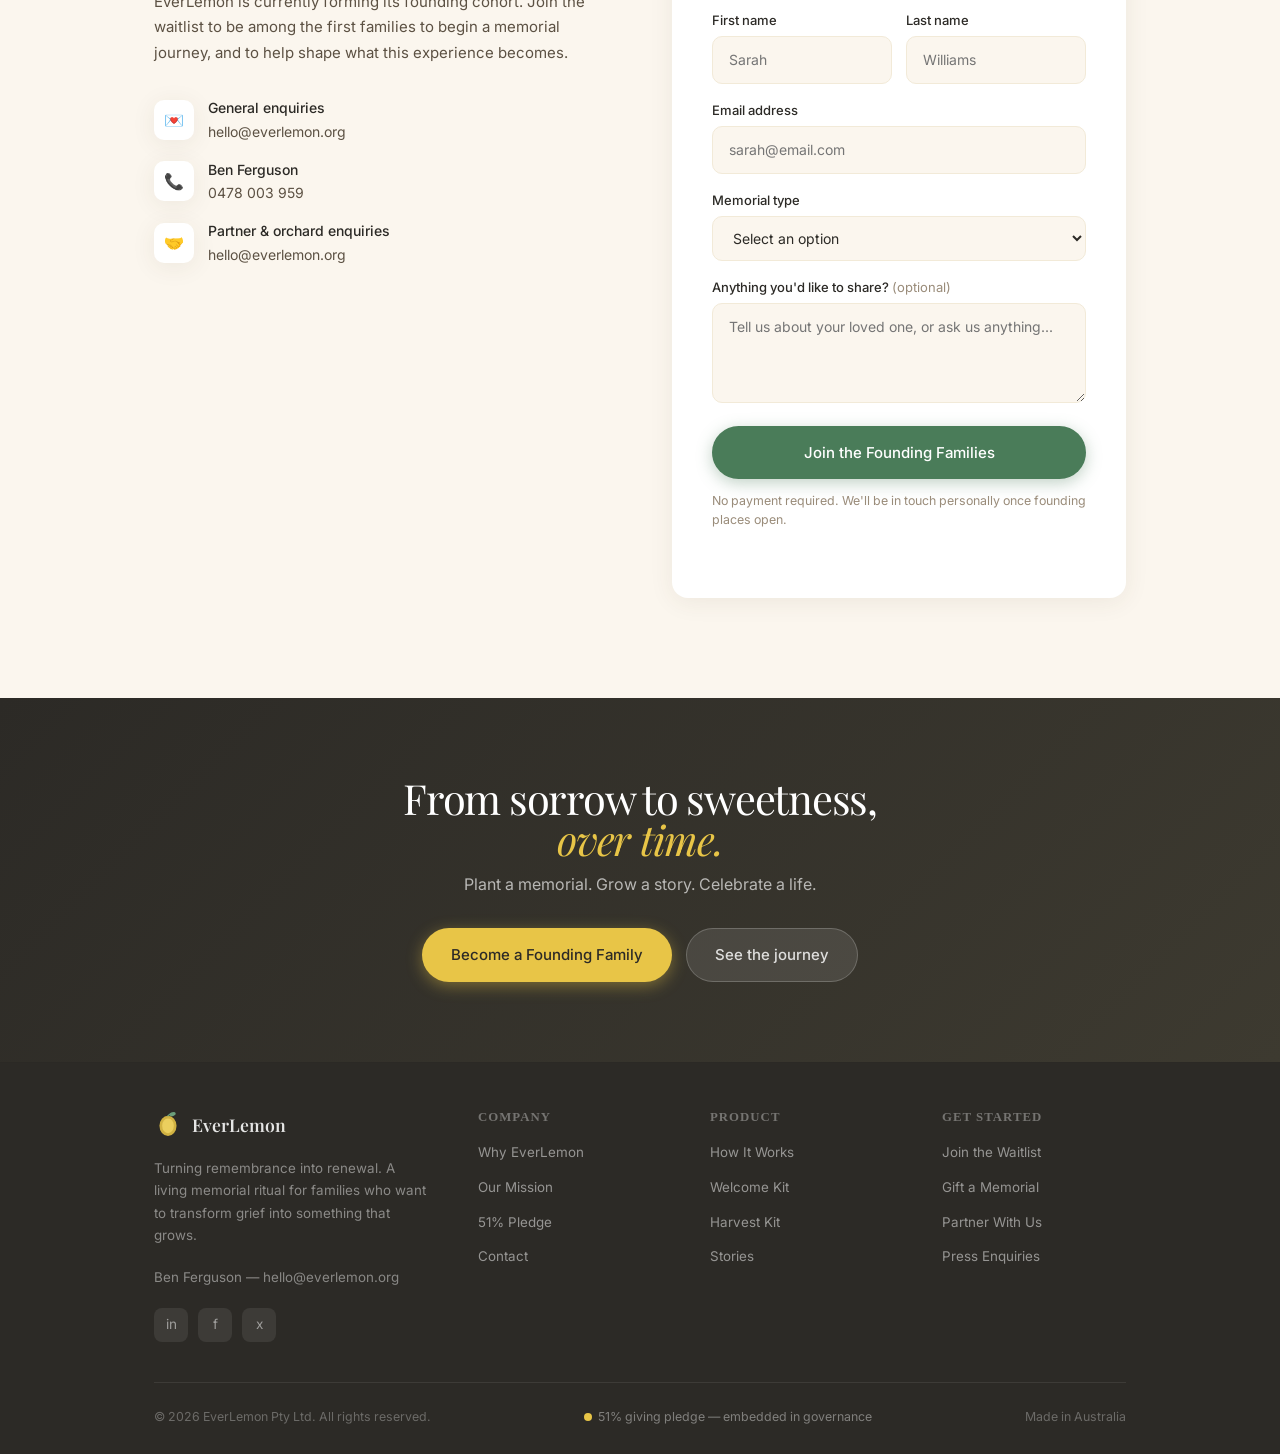
==== commit 748e79ed: "Show physical kits and clarify delivery timing" ====
--- a/index.html
+++ b/index.html
@@ -162,8 +162,8 @@
             <div class="journey-step-num">03</div>
             <div class="journey-step-icon">🍋</div>
             <h3>Harvest</h3>
-            <p>Years later, the tree matures and fruit is harvested. The orchard team prepares your family's commemorative lemonade.</p>
-            <span class="journey-step-tag">Years later</span>
+            <p>In the third year after ordering, the orchard team prepares your family's commemorative lemonade for November delivery.</p>
+            <span class="journey-step-tag">Year 3 · November</span>
           </div>
           <div class="journey-step">
             <div class="journey-step-num">04</div>
@@ -190,27 +190,10 @@
           </div>
 
           <div class="journey-detail-visual reveal reveal-delay-1">
-            <div class="kit-preview-card">
-              <div class="kit-preview-icon">🌱</div>
-              <div>
-                <h4>Your tree has been planted</h4>
-                <p>Grove coordinates and planting date enclosed</p>
-              </div>
-            </div>
-            <div class="kit-preview-card">
-              <div class="kit-preview-icon">📜</div>
-              <div>
-                <h4>In memory of [Name]</h4>
-                <p>Personalised memorial certificate</p>
-              </div>
-            </div>
-            <div class="kit-preview-card">
-              <div class="kit-preview-icon">🍋</div>
-              <div>
-                <h4>Your harvest is coming</h4>
-                <p>Milestone updates begin from this year</p>
-              </div>
-            </div>
+            <figure class="product-shot">
+              <img src="images/New IMAGES/Everlemon Welcome box.png" alt="The EverLemon welcome kit presented as a keepsake box with certificates and memorial items">
+            </figure>
+            <p class="product-caption">A first look at the physical welcome kit families receive near the beginning of the ritual.</p>
           </div>
         </div>
       </div>
@@ -360,7 +343,7 @@
           <div class="impact-card reveal reveal-delay-2">
             <div class="impact-card-icon">🎁</div>
             <h3>The Harvest Kit</h3>
-            <p>Years later, your Harvest Kit arrives. Not a package, a ceremonial moment in a box. Personalised lemonade made from your tree's fruit, prepared to invite gathering and joy.</p>
+            <p>In November of the third year after ordering, your Harvest Kit arrives. Personalised lemonade made from your tree's fruit, prepared to invite gathering and joy.</p>
           </div>
         </div>
 
@@ -375,7 +358,7 @@
             <img src="images/optimized/farmer-smiling-with-harvest-basket.jpg" alt="Farmer smiling in a grove with a harvest basket">
           </figure>
           <figure class="impact-photo reveal reveal-delay-1">
-            <img src="images/optimized/gemini-scene.jpg" alt="Community gathered around a working water pump">
+            <img src="images/New IMAGES/Final Everlemon pack.png" alt="The EverLemon final pack with personalised lemonade bottles presented for a family gathering">
           </figure>
         </div>
 
@@ -388,7 +371,7 @@
                 <span class="faq-icon">+</span>
               </button>
               <div class="faq-answer">
-                <p>A typical lemon tree reaches productive maturity within 3-5 years. We'll communicate your expected harvest window at purchase, and update you as your tree grows. The journey is designed to align with a natural emotional arc, long enough to be meaningful, close enough to feel real.</p>
+                <p>The core promise is a November delivery in the third year after ordering. We'll communicate that expected window clearly at purchase and keep families updated as the orchard story unfolds.</p>
               </div>
             </div>
             <div class="faq-item">
@@ -473,6 +456,11 @@
               <p class="form-sub">Reserve your place as a founding family.</p>
 
               <form id="waitlist-form">
+                <input type="hidden" name="_subject" value="New EverLemon waitlist enquiry">
+                <input type="hidden" name="_template" value="table">
+                <input type="hidden" name="_captcha" value="false">
+                <input type="hidden" name="page_source" value="Homepage waitlist form">
+                <input class="form-honeypot" type="text" name="_honey" tabindex="-1" autocomplete="off" aria-hidden="true">
                 <div class="form-row">
                   <div class="form-group">
                     <label for="fname">First name</label>
--- a/css/styles.css
+++ b/css/styles.css
@@ -777,6 +777,11 @@
 
 .form-status.is-error {
   color: #8b3d2b;
+}
+
+.form-honeypot {
+  position: absolute;
+  left: -9999px;
 }
 
 .site-footer {
@@ -1623,6 +1628,26 @@
   font-size: 0.775rem;
 }
 
+.product-shot {
+  margin: 0;
+  overflow: hidden;
+  border-radius: 18px;
+  box-shadow: var(--legacy-shadow);
+}
+
+.product-shot img {
+  display: block;
+  width: 100%;
+  height: auto;
+}
+
+.product-caption {
+  margin: 0;
+  color: var(--text-mid);
+  font-size: 0.84rem;
+  line-height: 1.6;
+}
+
 .page-home .why-grid {
   display: grid;
   grid-template-columns: 1fr 1fr;
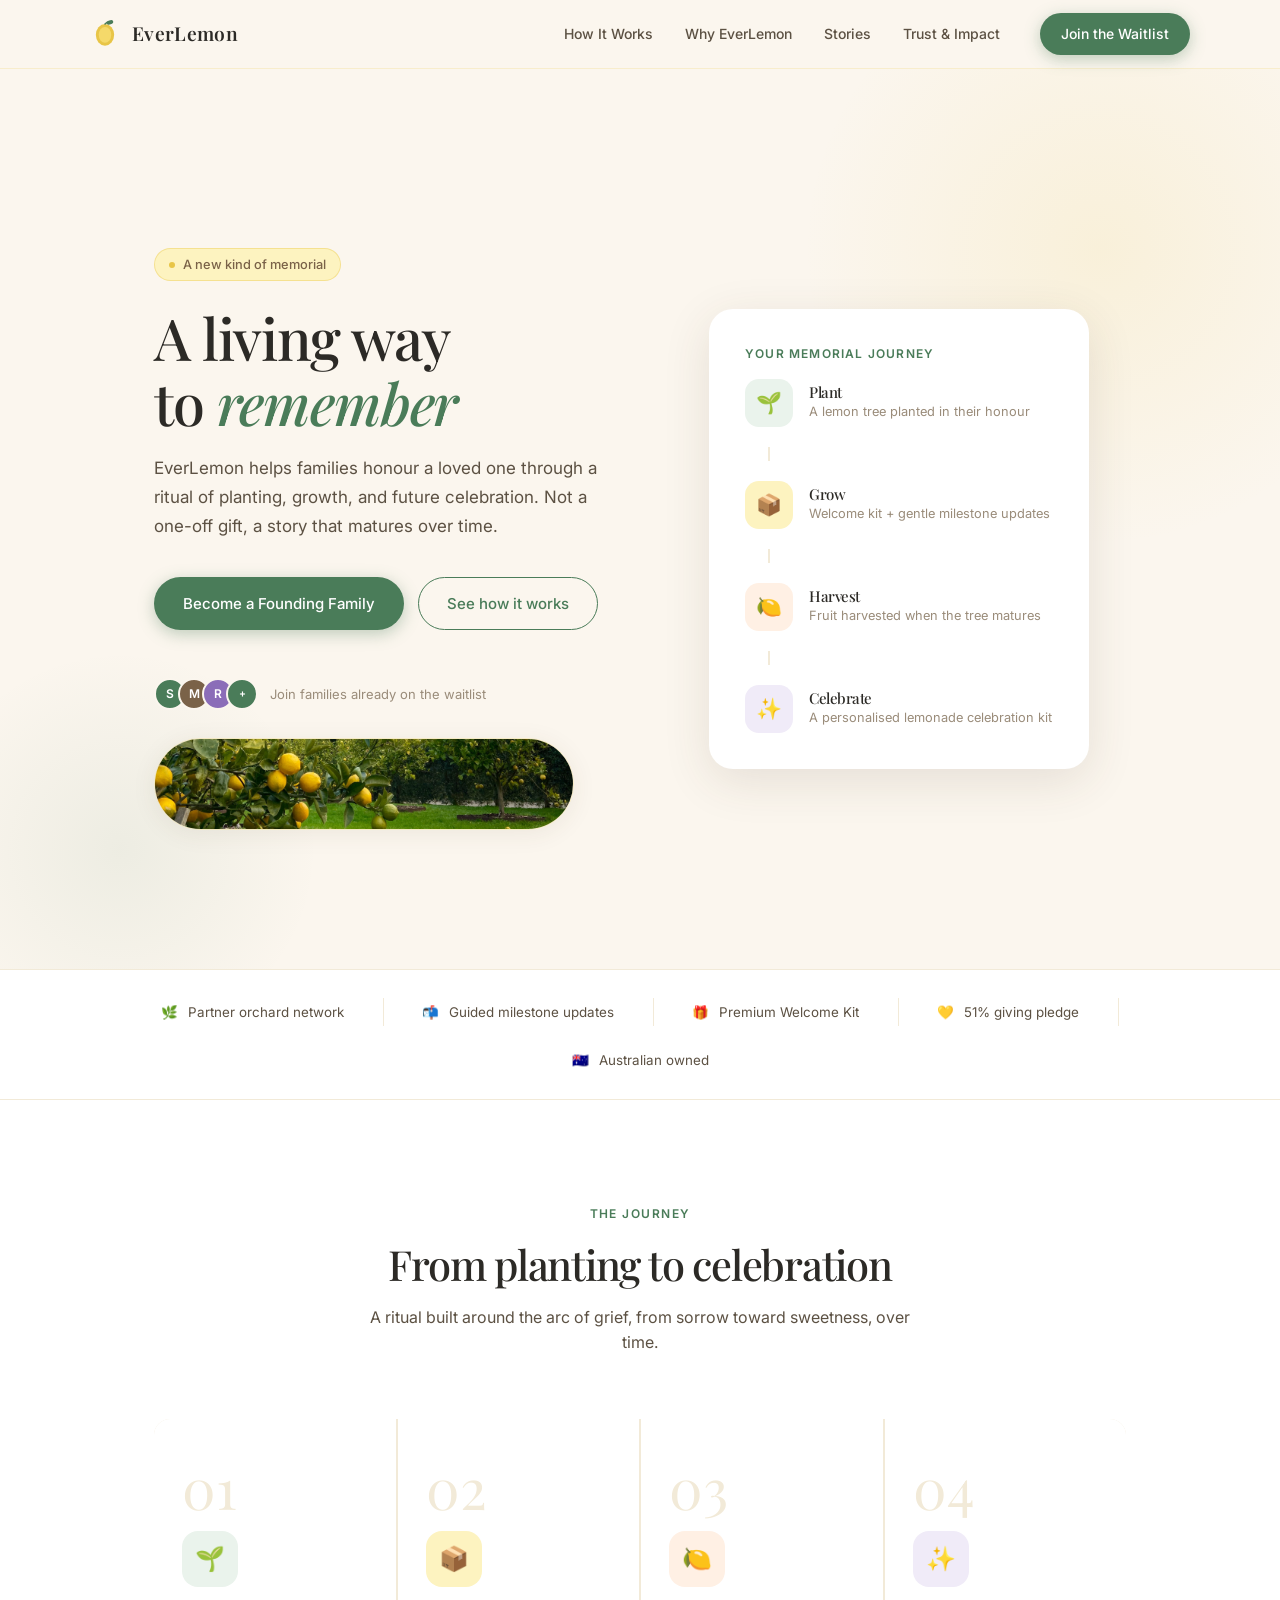
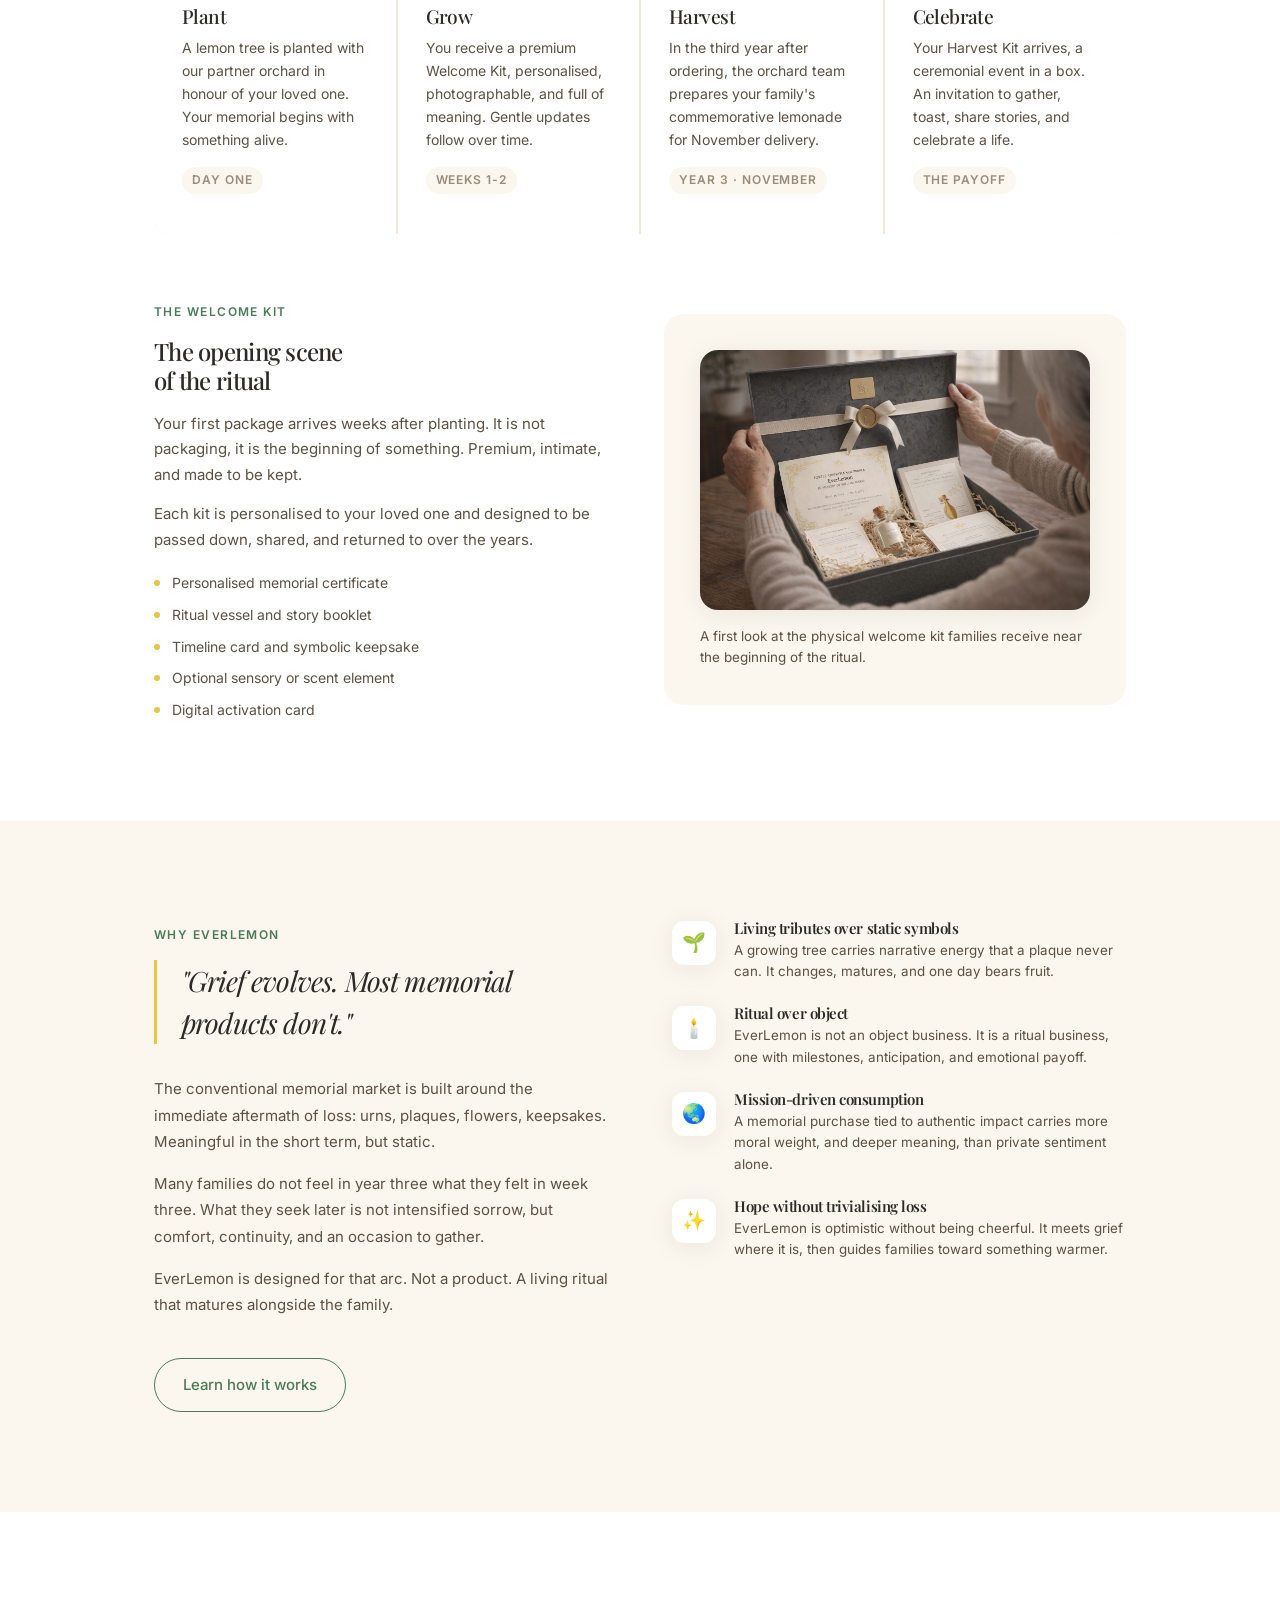
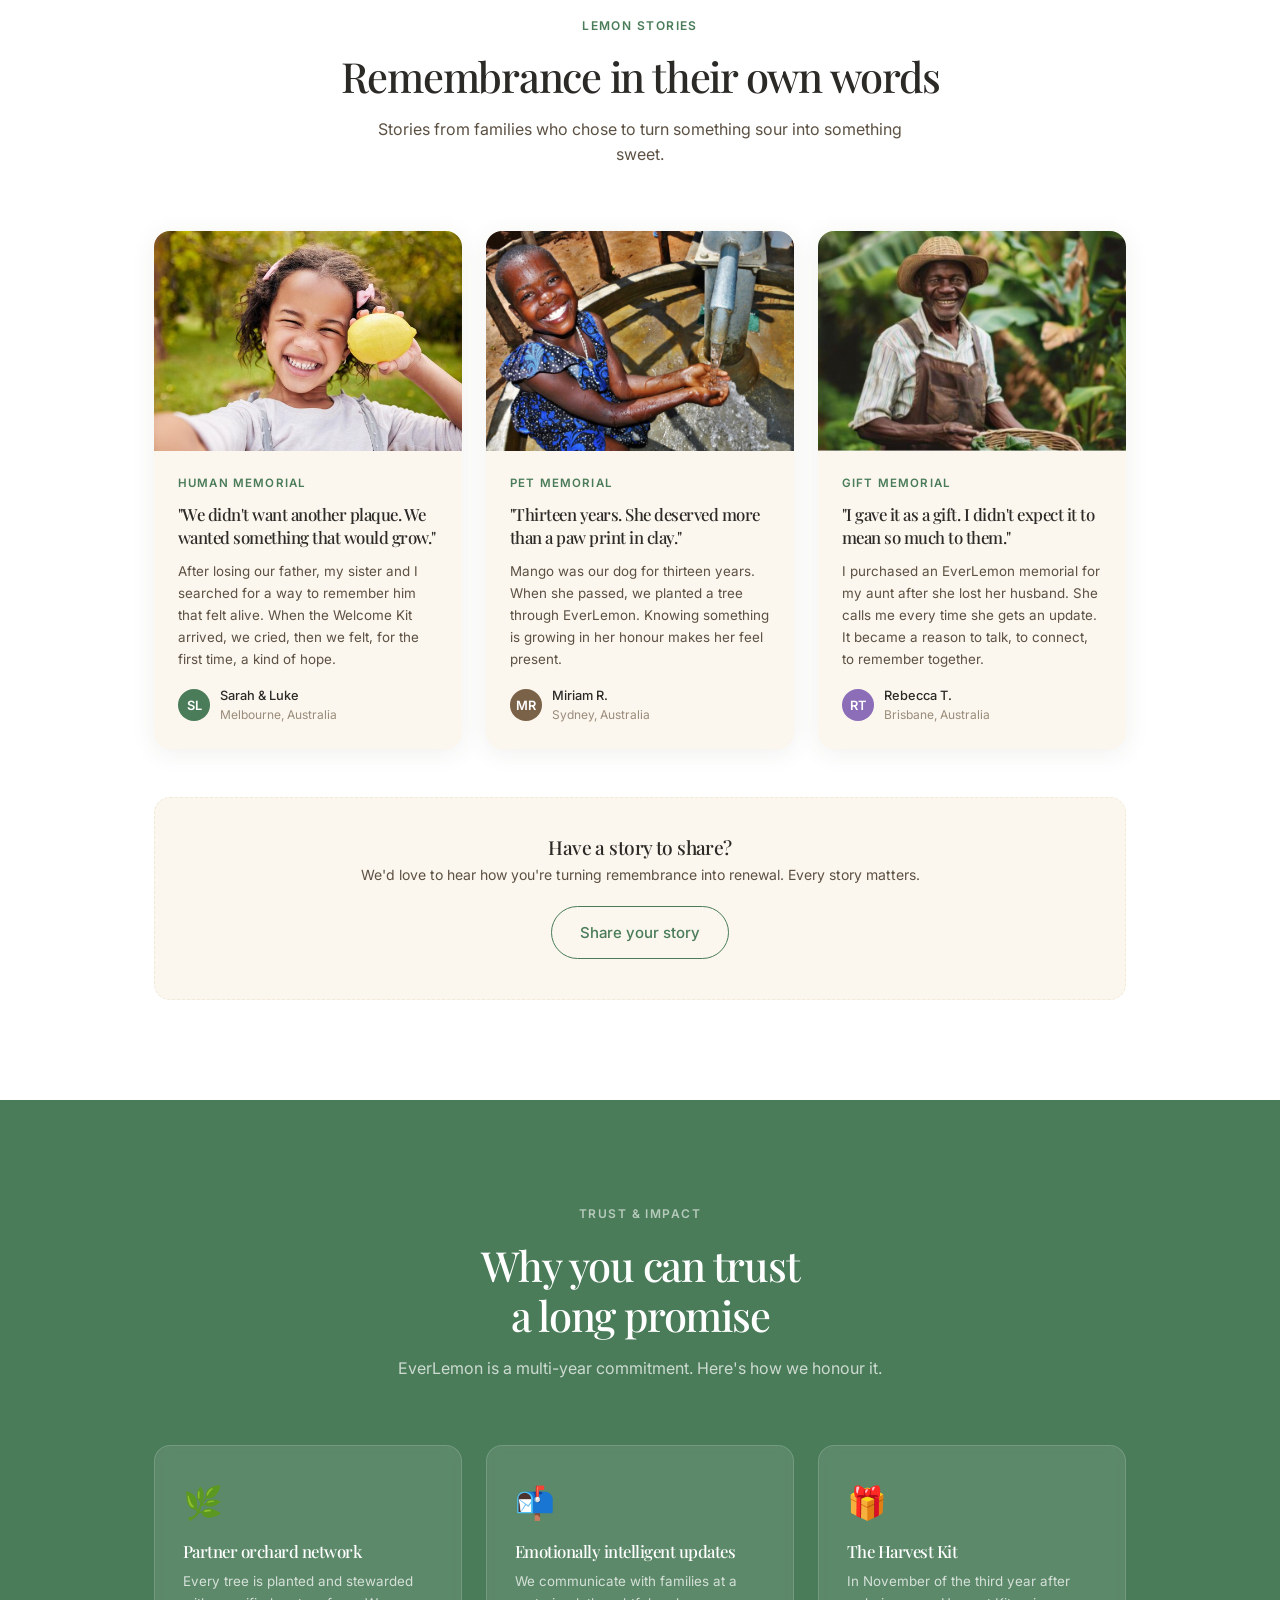
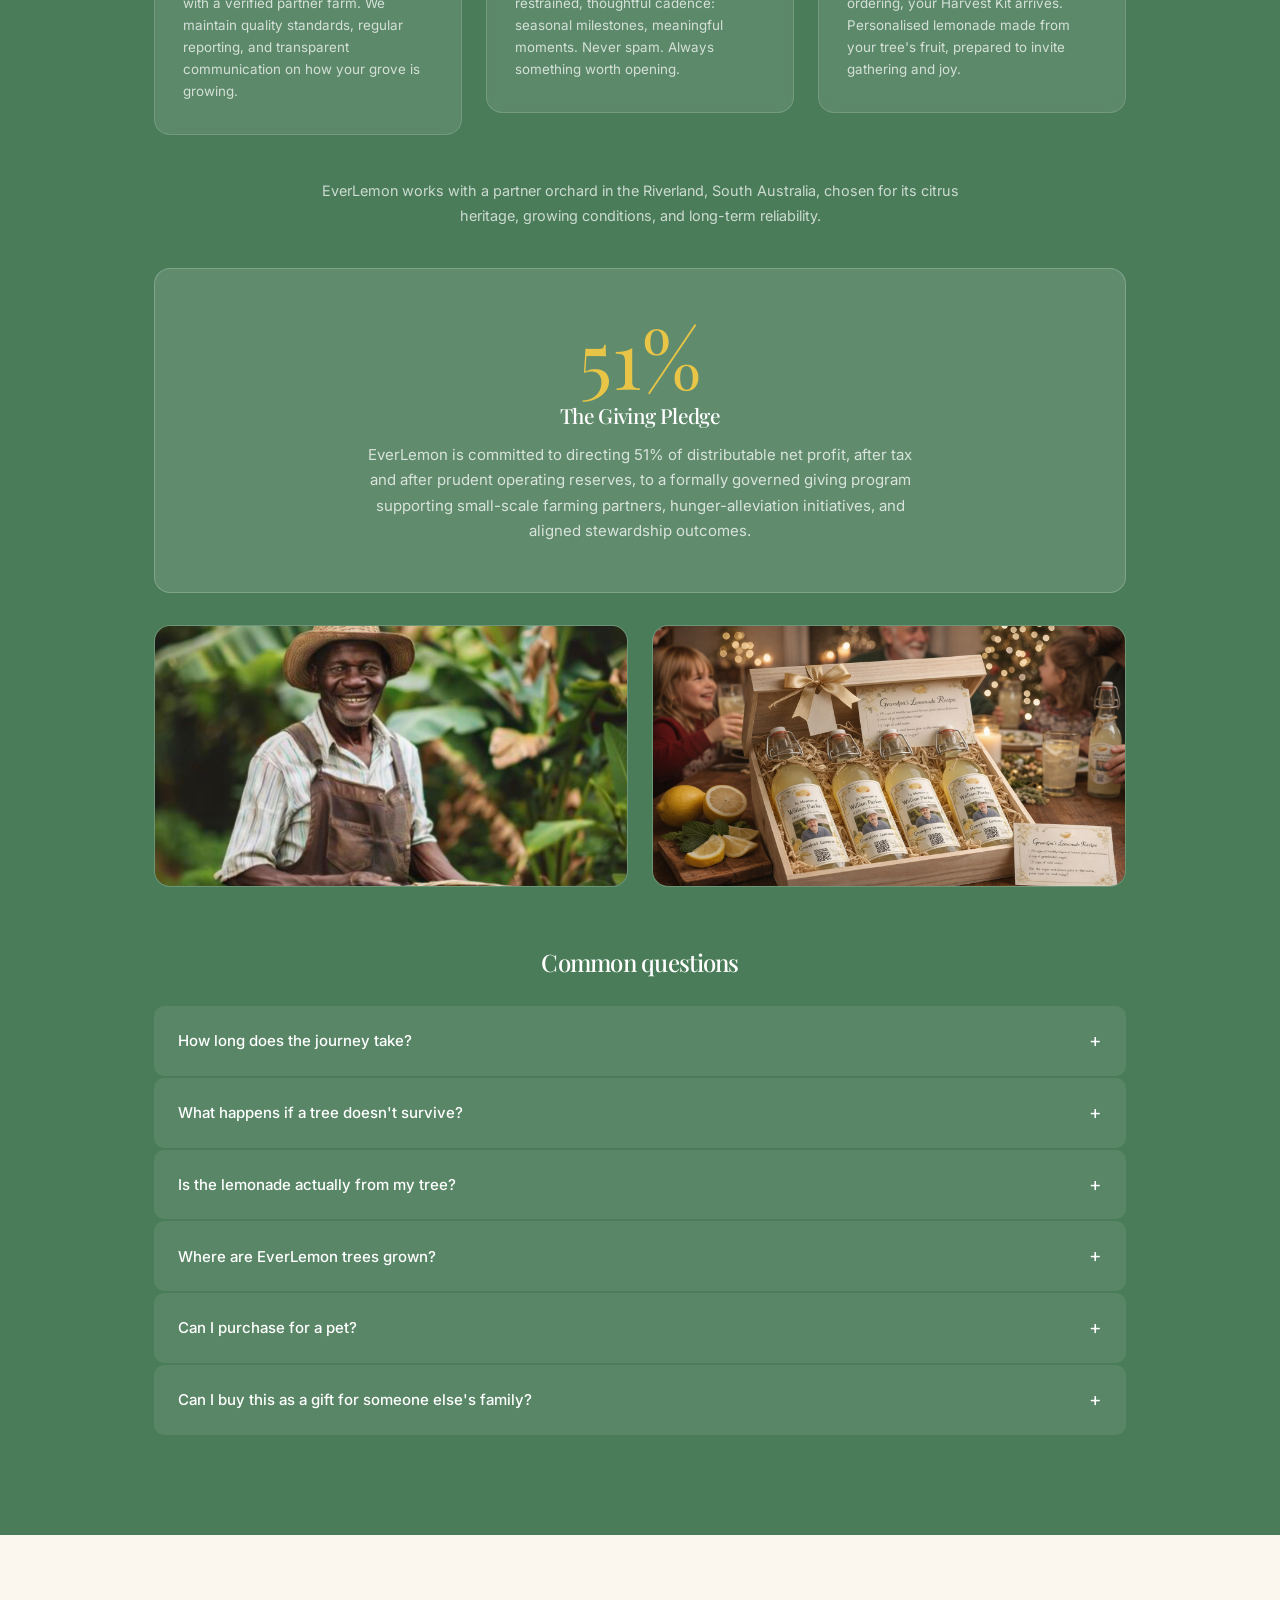
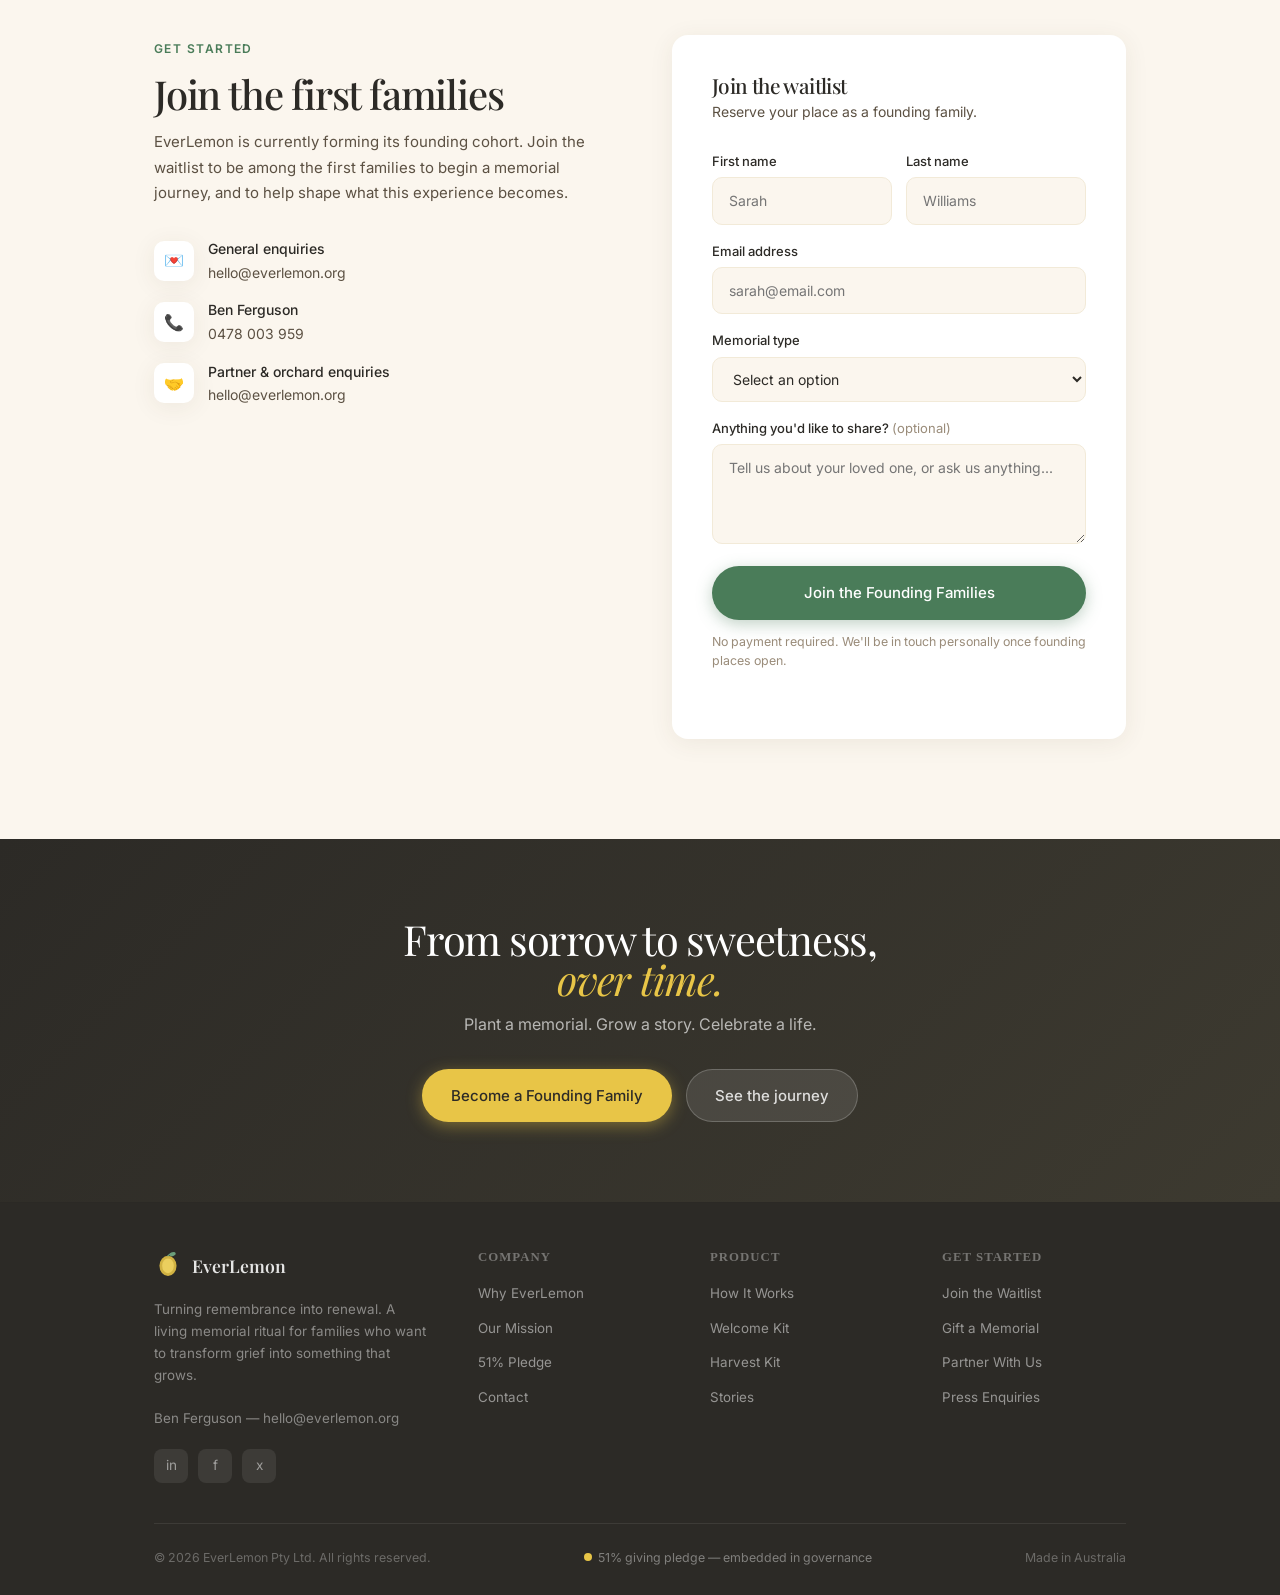
==== commit f00f7ad5: "Add Riverland orchard provenance copy" ====
--- a/index.html
+++ b/index.html
@@ -347,6 +347,10 @@
           </div>
         </div>
 
+        <div class="impact-provenance reveal">
+          <p>EverLemon works with a partner orchard in the Riverland, South Australia, chosen for its citrus heritage, growing conditions, and long-term reliability.</p>
+        </div>
+
         <div class="impact-pledge reveal">
           <div class="impact-pledge-num">51%</div>
           <h3>The Giving Pledge</h3>
@@ -390,6 +394,15 @@
               </button>
               <div class="faq-answer">
                 <p>Yes. Your Harvest Kit is produced from the fruit of your specific grove at our partner orchard. The commemorative lemonade is made, labelled, and presented with provenance linked to your loved one's memorial.</p>
+              </div>
+            </div>
+            <div class="faq-item">
+              <button class="faq-question" type="button">
+                <strong>Where are EverLemon trees grown?</strong>
+                <span class="faq-icon">+</span>
+              </button>
+              <div class="faq-answer">
+                <p>EverLemon works with a partner orchard in the Riverland, South Australia. We chose this region for its citrus heritage and long-term growing reliability, so each family's memorial journey is connected to a real place and a real standard of care.</p>
               </div>
             </div>
             <div class="faq-item">
--- a/css/styles.css
+++ b/css/styles.css
@@ -1904,6 +1904,19 @@
   line-height: 1.65;
 }
 
+.page-home .impact-provenance {
+  max-width: 720px;
+  margin: -20px auto 40px;
+  padding: 0 20px;
+  text-align: center;
+}
+
+.page-home .impact-provenance p {
+  color: rgba(255, 255, 255, 0.72);
+  font-size: 0.9rem;
+  line-height: 1.7;
+}
+
 .page-home .impact-pledge {
   padding: 48px;
   border: 1px solid rgba(255, 255, 255, 0.2);
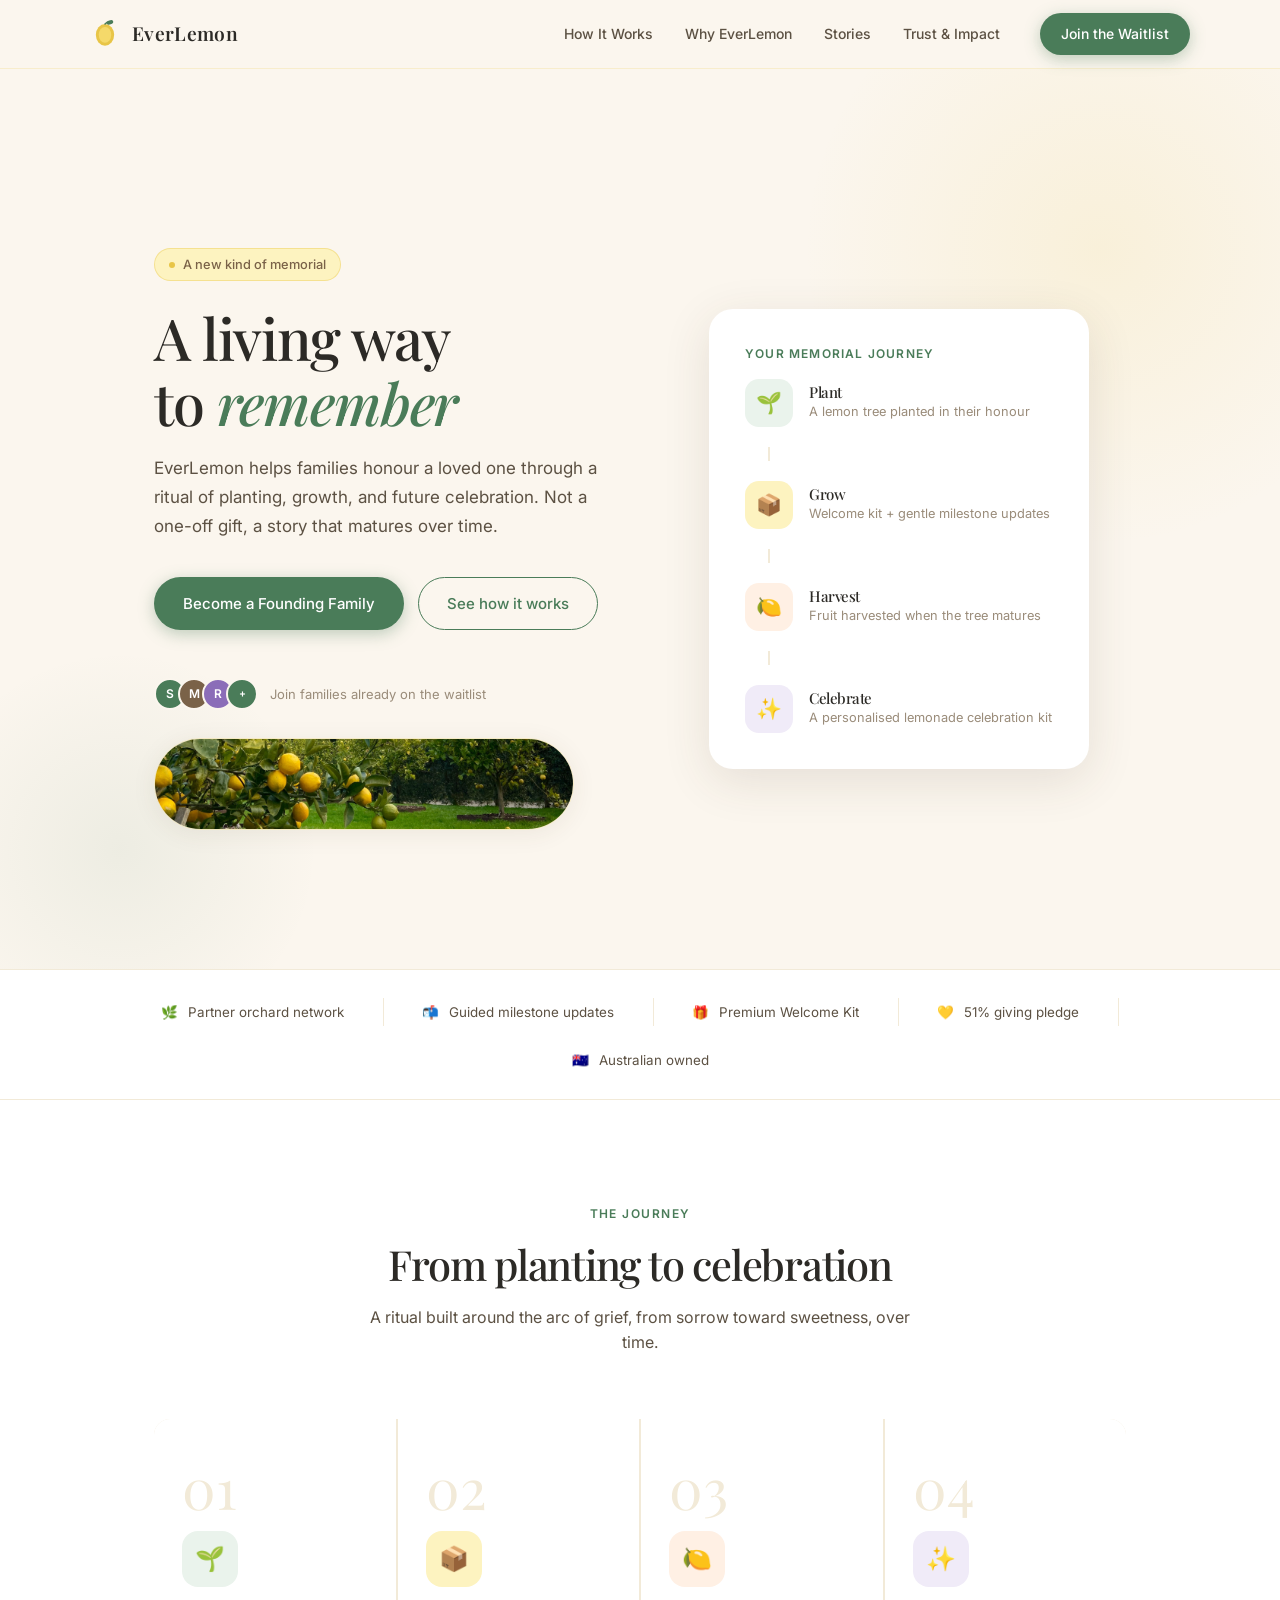
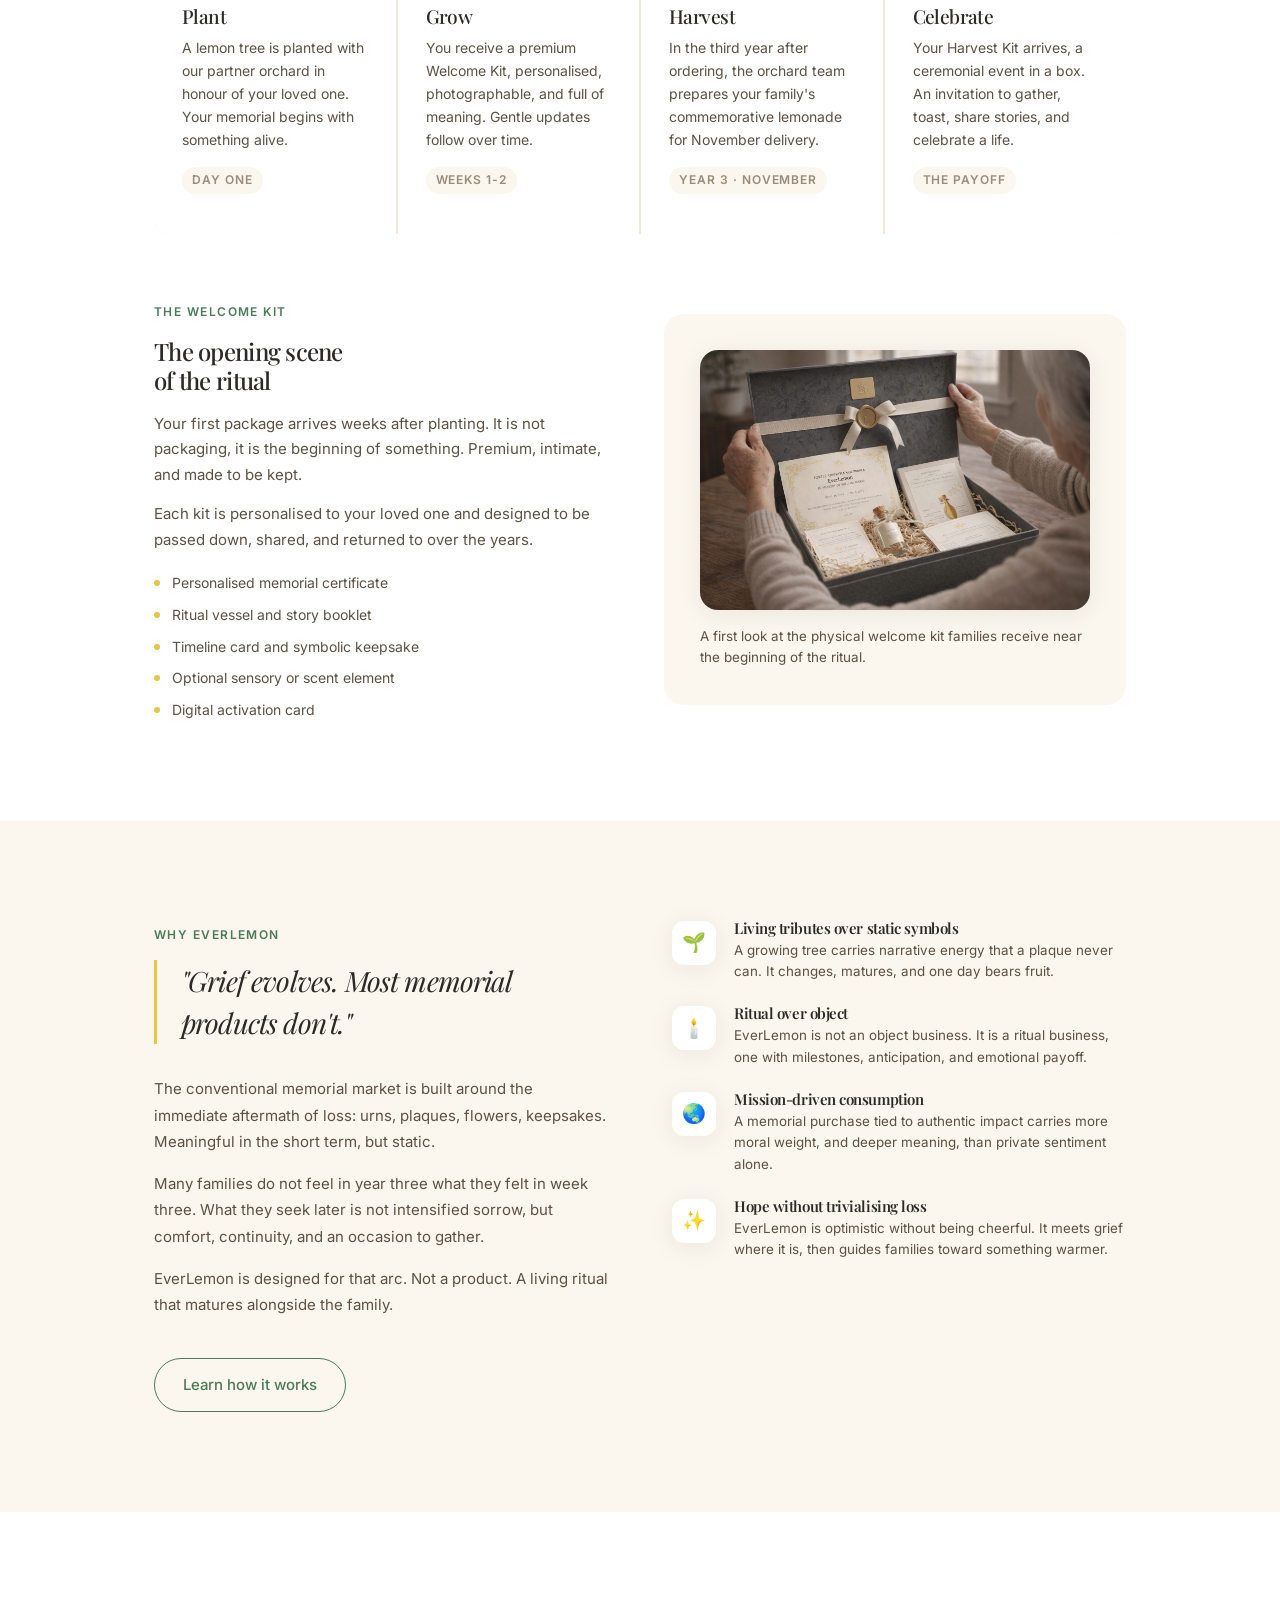
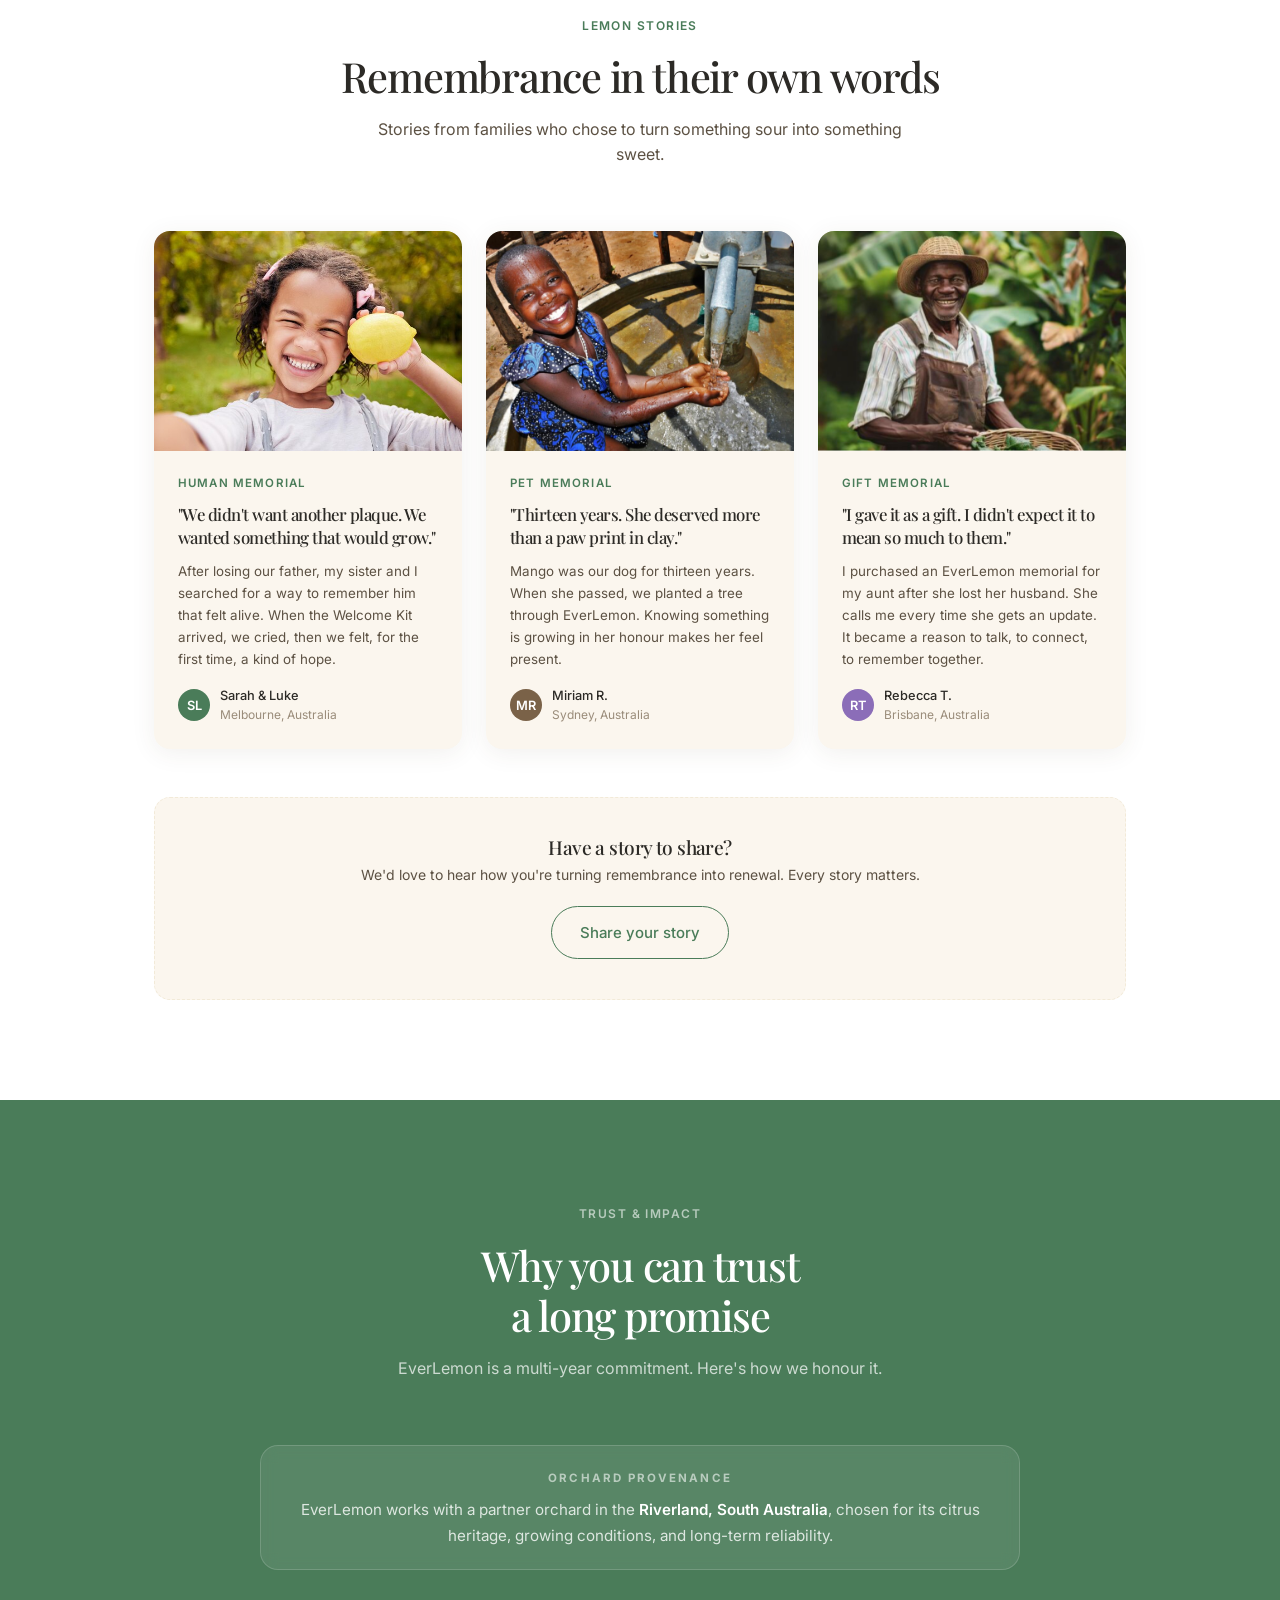
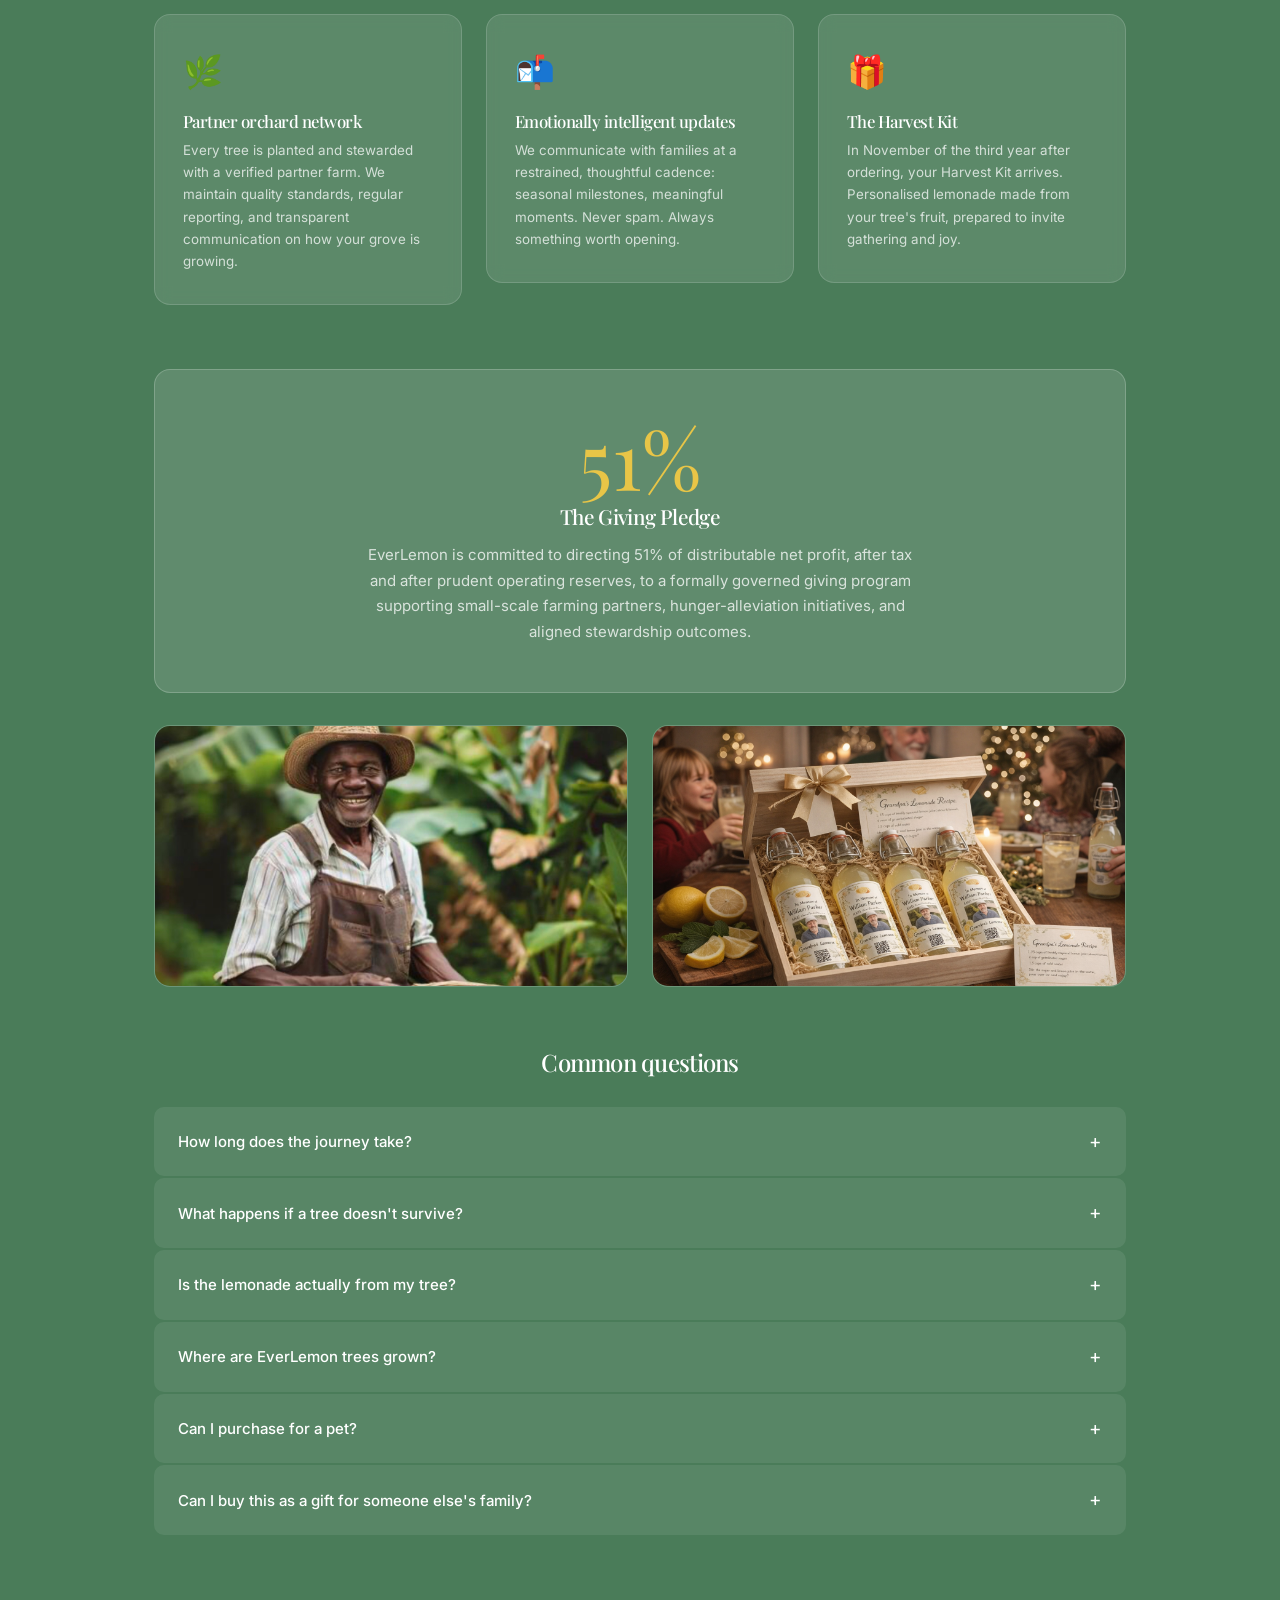
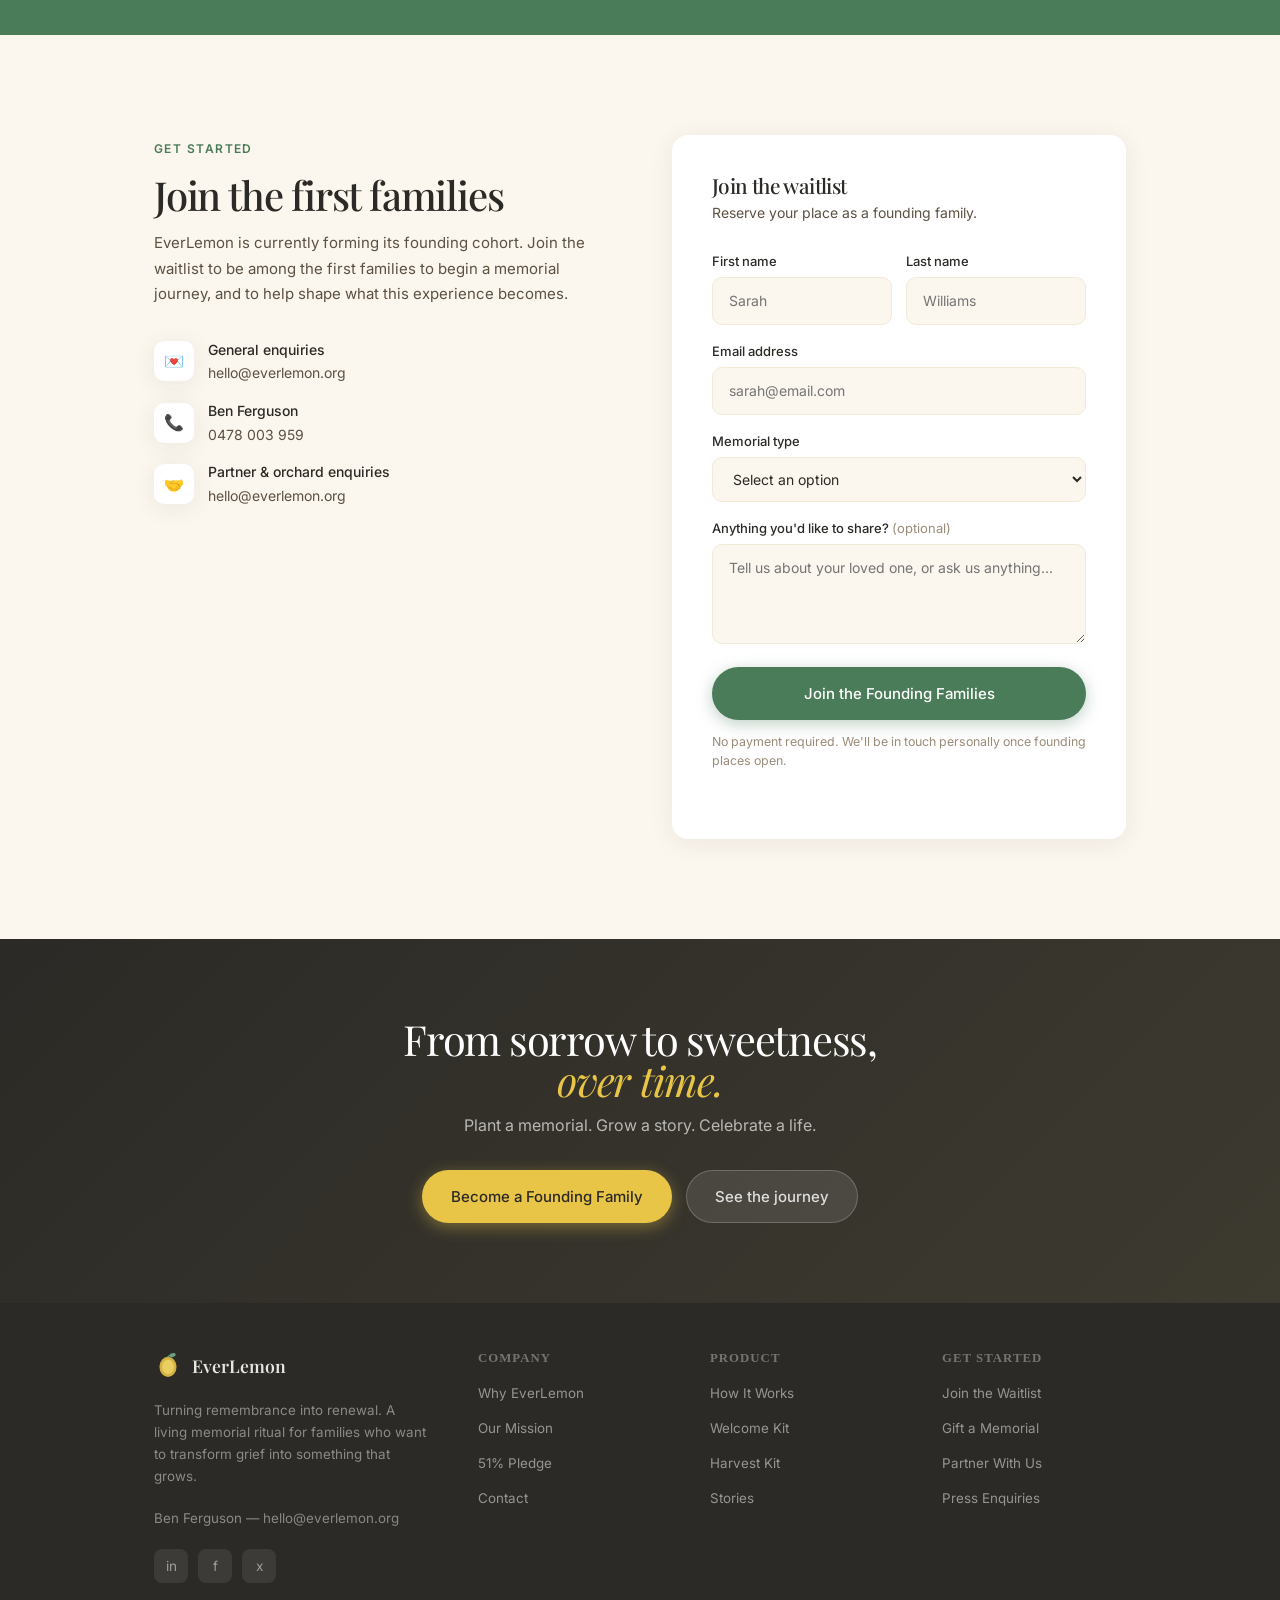
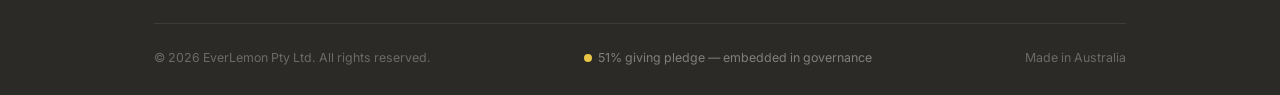
==== commit 60030093: "Refine Riverland provenance layout" ====
--- a/index.html
+++ b/index.html
@@ -329,6 +329,11 @@
           <p>EverLemon is a multi-year commitment. Here's how we honour it.</p>
         </div>
 
+        <div class="impact-provenance reveal">
+          <span class="impact-provenance-label">Orchard provenance</span>
+          <p>EverLemon works with a partner orchard in the <strong>Riverland, South Australia</strong>, chosen for its citrus heritage, growing conditions, and long-term reliability.</p>
+        </div>
+
         <div class="impact-grid">
           <div class="impact-card reveal">
             <div class="impact-card-icon">🌿</div>
@@ -345,10 +350,6 @@
             <h3>The Harvest Kit</h3>
             <p>In November of the third year after ordering, your Harvest Kit arrives. Personalised lemonade made from your tree's fruit, prepared to invite gathering and joy.</p>
           </div>
-        </div>
-
-        <div class="impact-provenance reveal">
-          <p>EverLemon works with a partner orchard in the Riverland, South Australia, chosen for its citrus heritage, growing conditions, and long-term reliability.</p>
         </div>
 
         <div class="impact-pledge reveal">
--- a/css/styles.css
+++ b/css/styles.css
@@ -1870,6 +1870,38 @@
   color: rgba(255, 255, 255, 0.72);
 }
 
+.page-home .impact-provenance {
+  max-width: 760px;
+  margin: 0 auto 44px;
+  padding: 18px 24px 20px;
+  border: 1px solid rgba(255, 255, 255, 0.16);
+  border-radius: 18px;
+  background: rgba(255, 255, 255, 0.08);
+  text-align: center;
+  backdrop-filter: blur(8px);
+}
+
+.page-home .impact-provenance-label {
+  display: inline-block;
+  margin-bottom: 10px;
+  color: rgba(255, 255, 255, 0.58);
+  font-size: 0.72rem;
+  font-weight: 700;
+  letter-spacing: 0.18em;
+  text-transform: uppercase;
+}
+
+.page-home .impact-provenance p {
+  color: rgba(255, 255, 255, 0.8);
+  font-size: 0.95rem;
+  line-height: 1.7;
+}
+
+.page-home .impact-provenance strong {
+  color: var(--white);
+  font-weight: 600;
+}
+
 .page-home #impact .impact-grid {
   display: grid;
   grid-template-columns: repeat(3, 1fr);
@@ -1902,19 +1934,6 @@
   color: rgba(255, 255, 255, 0.74);
   font-size: 0.8375rem;
   line-height: 1.65;
-}
-
-.page-home .impact-provenance {
-  max-width: 720px;
-  margin: -20px auto 40px;
-  padding: 0 20px;
-  text-align: center;
-}
-
-.page-home .impact-provenance p {
-  color: rgba(255, 255, 255, 0.72);
-  font-size: 0.9rem;
-  line-height: 1.7;
 }
 
 .page-home .impact-pledge {
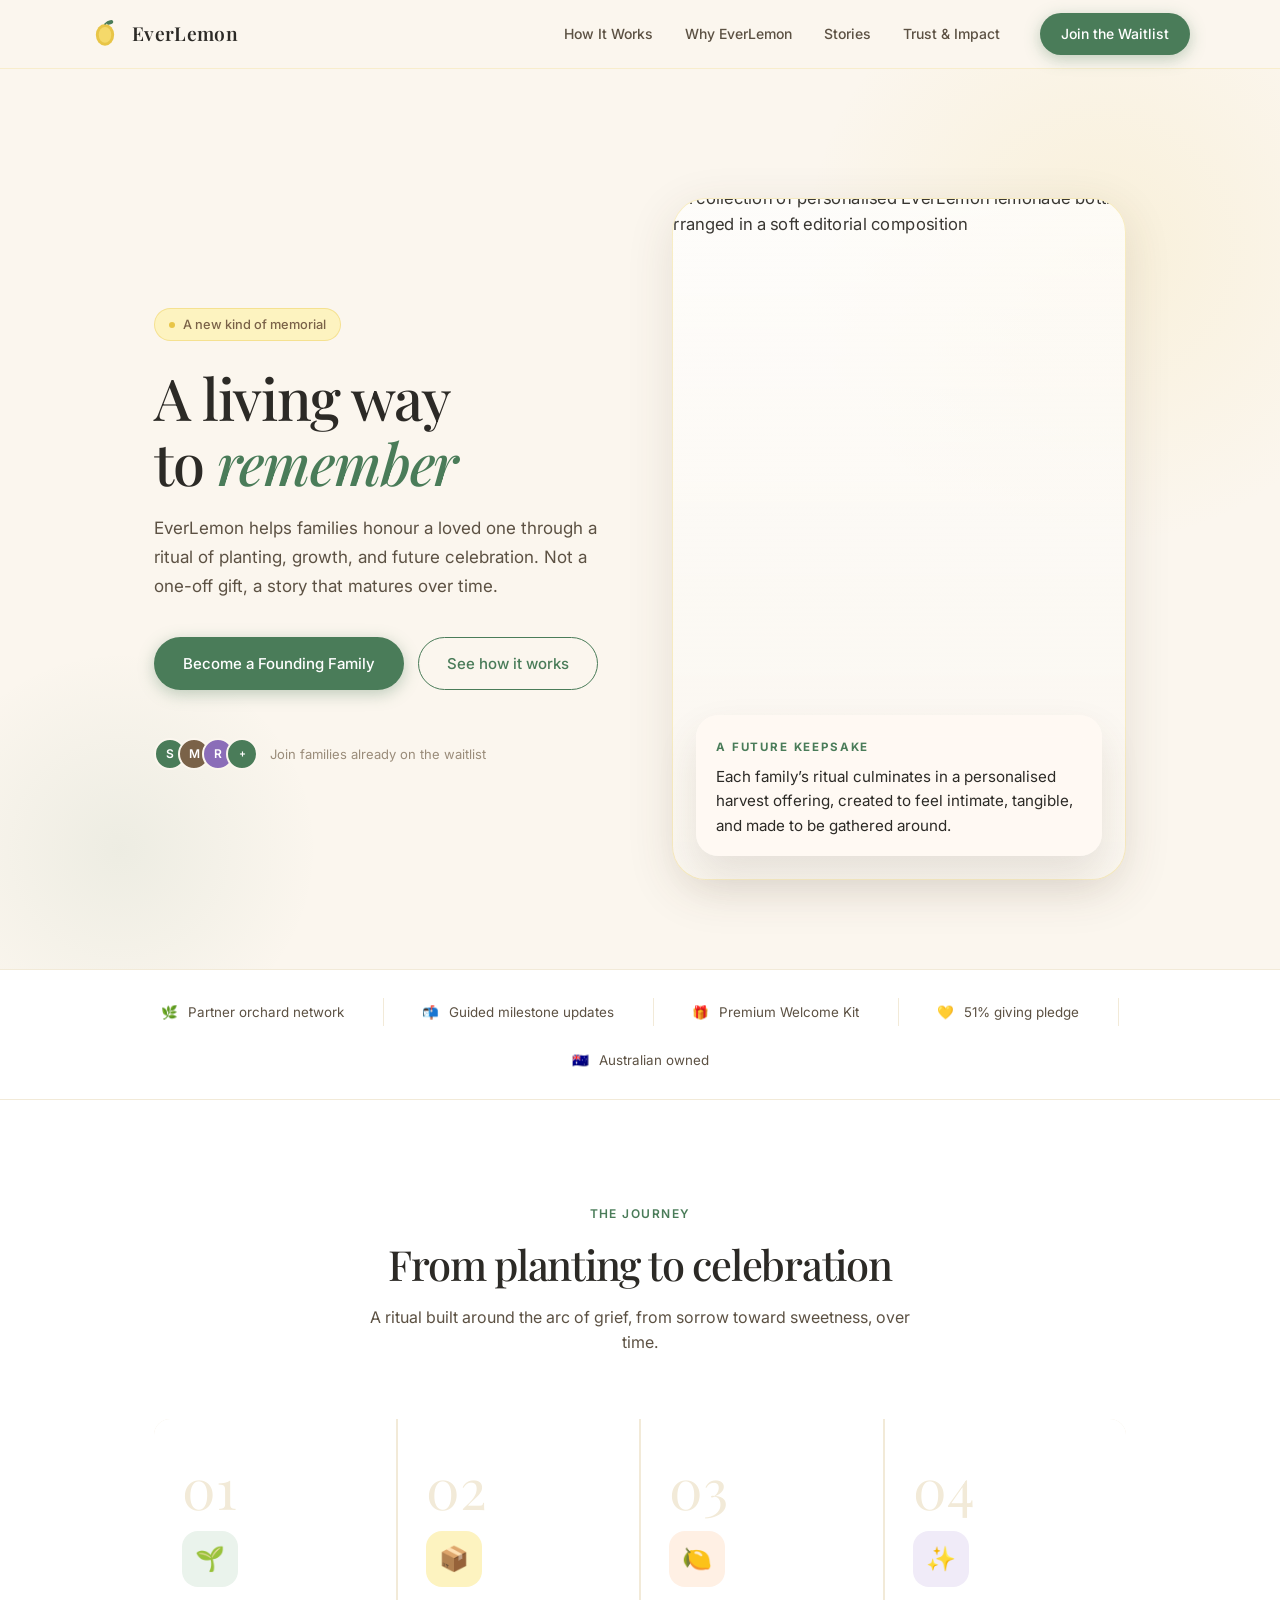
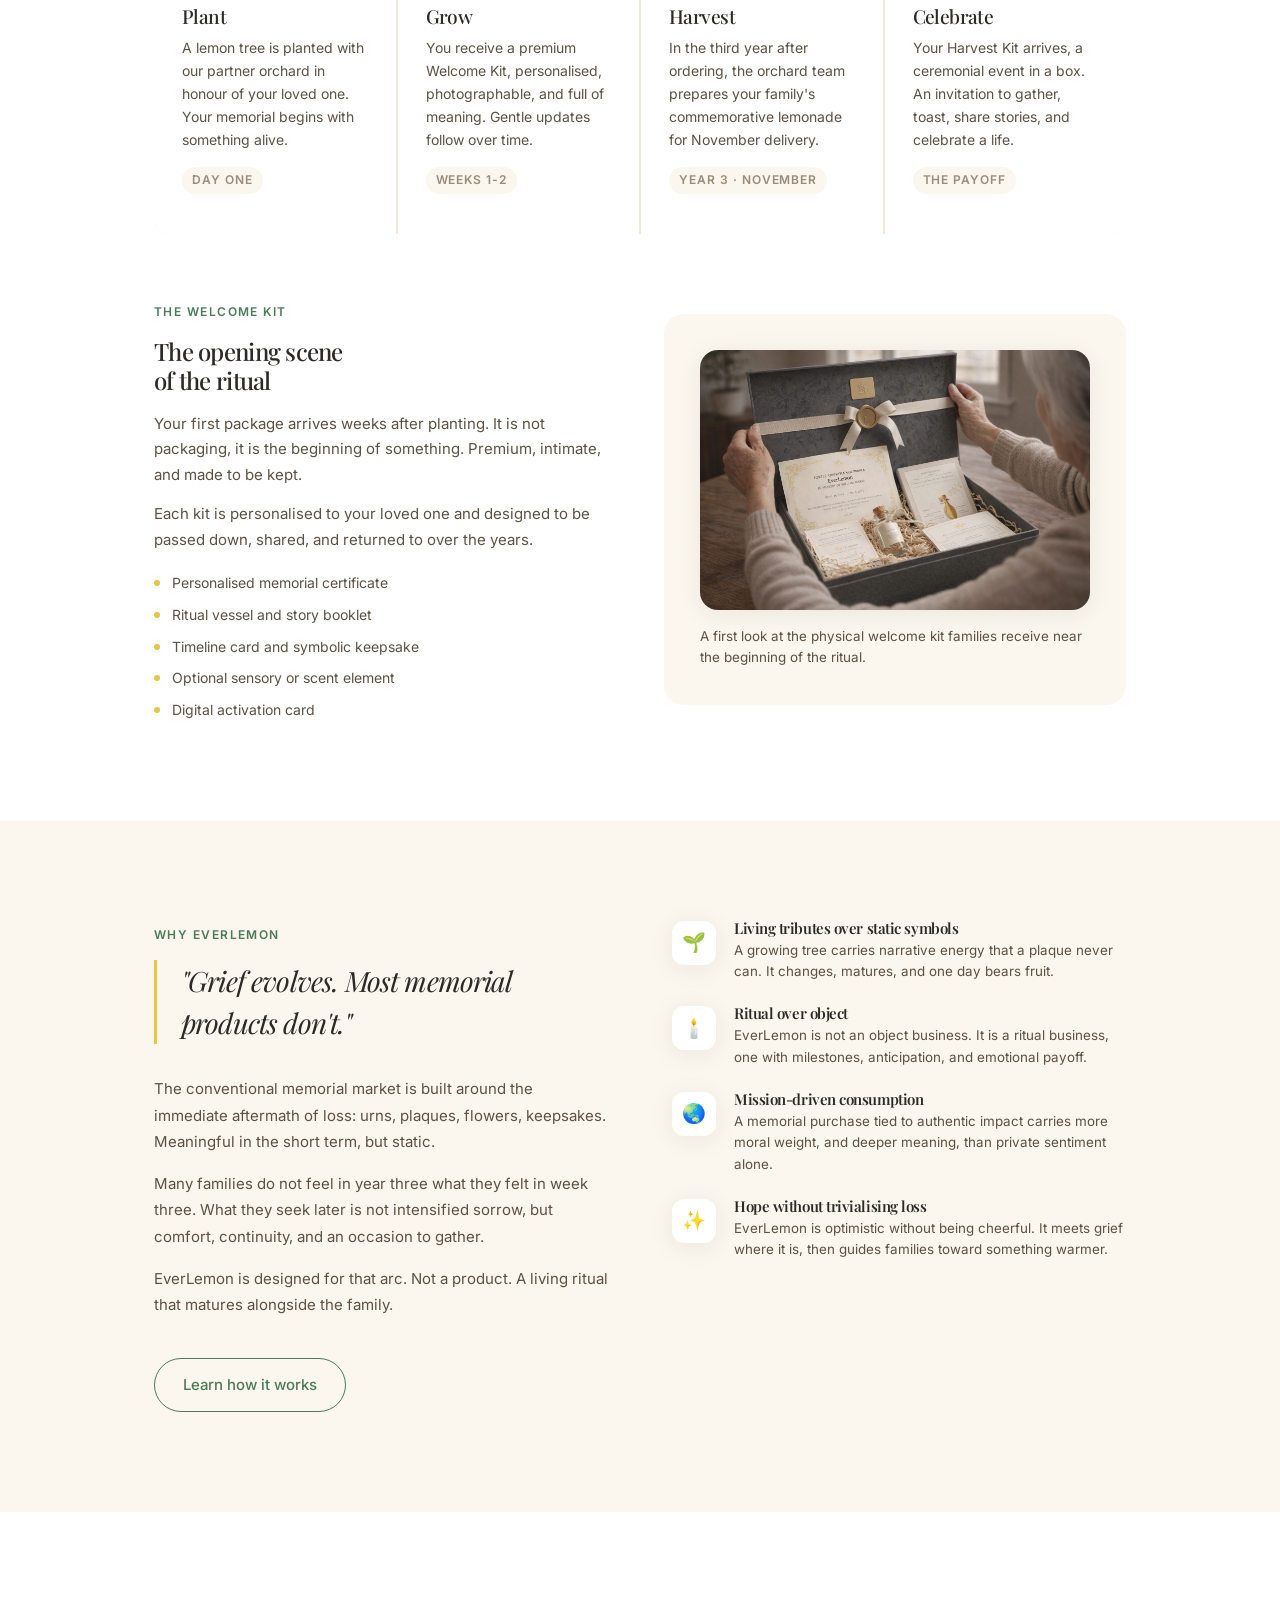
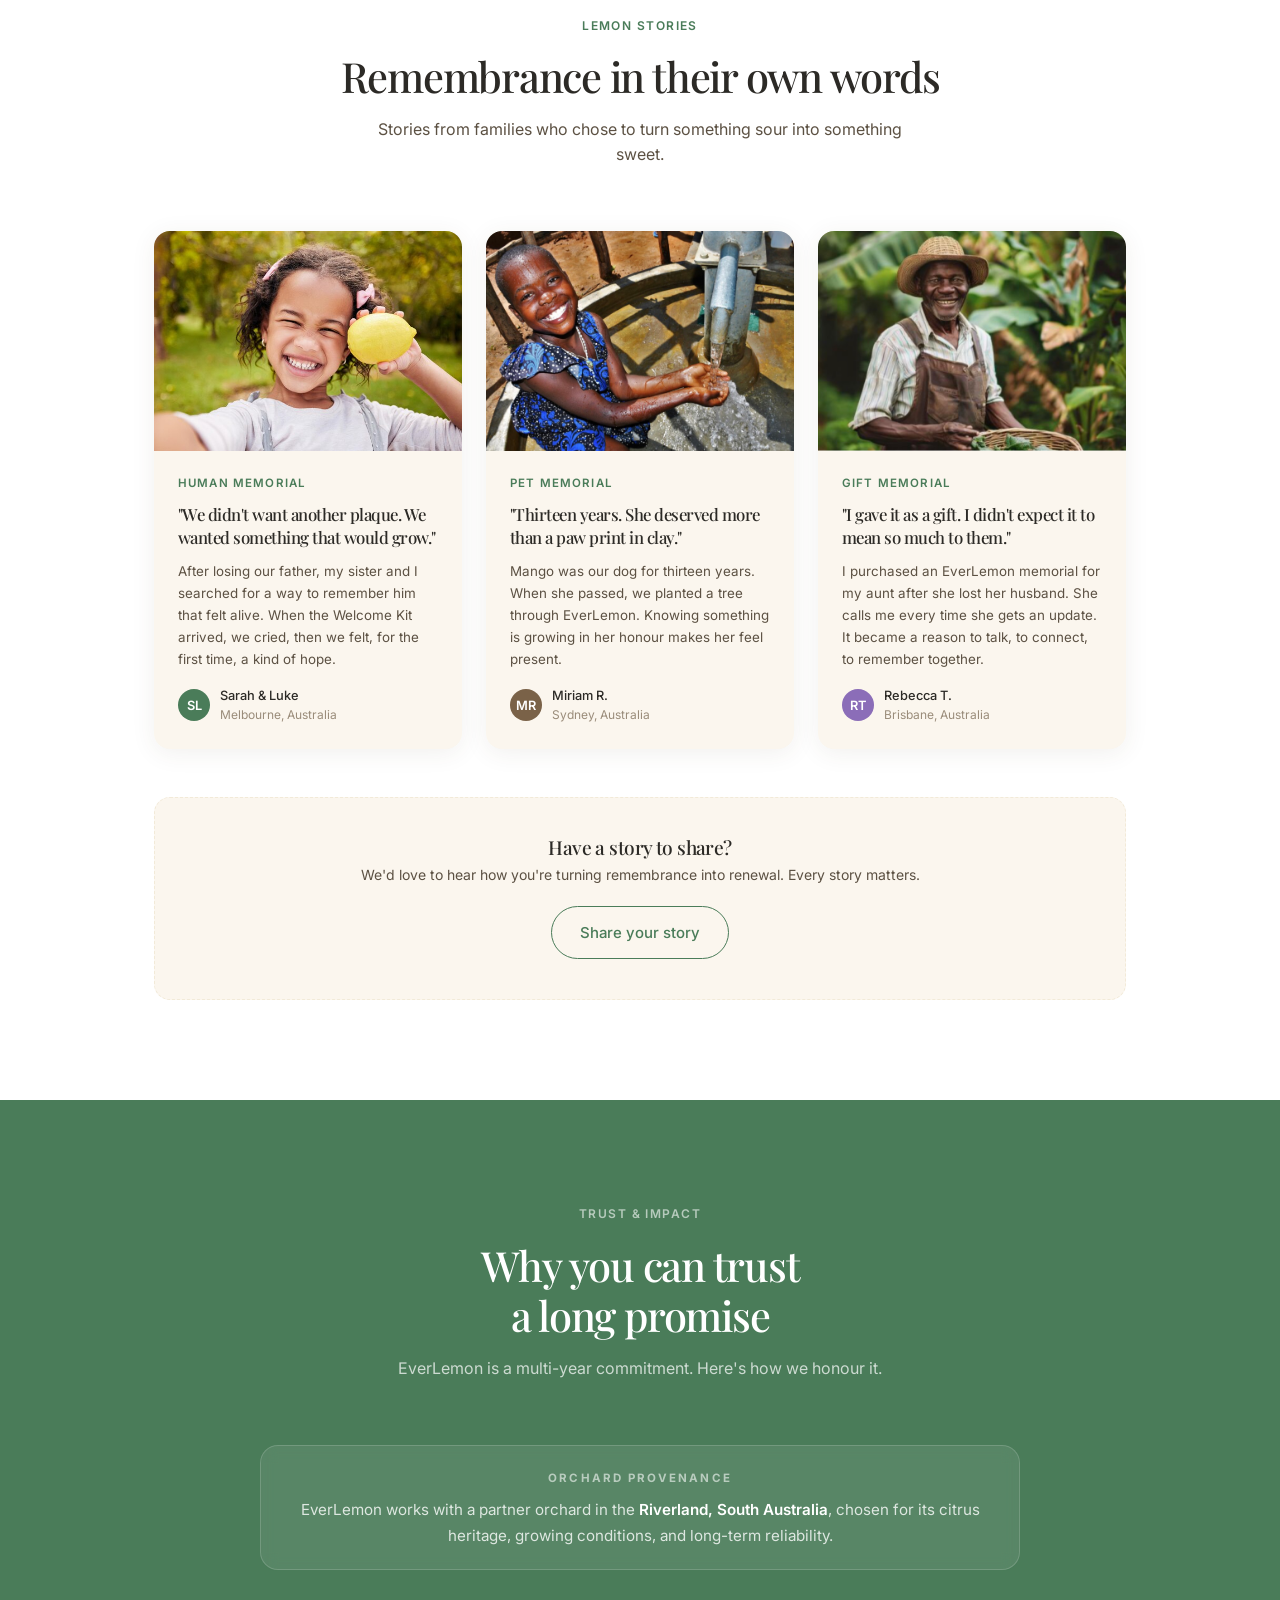
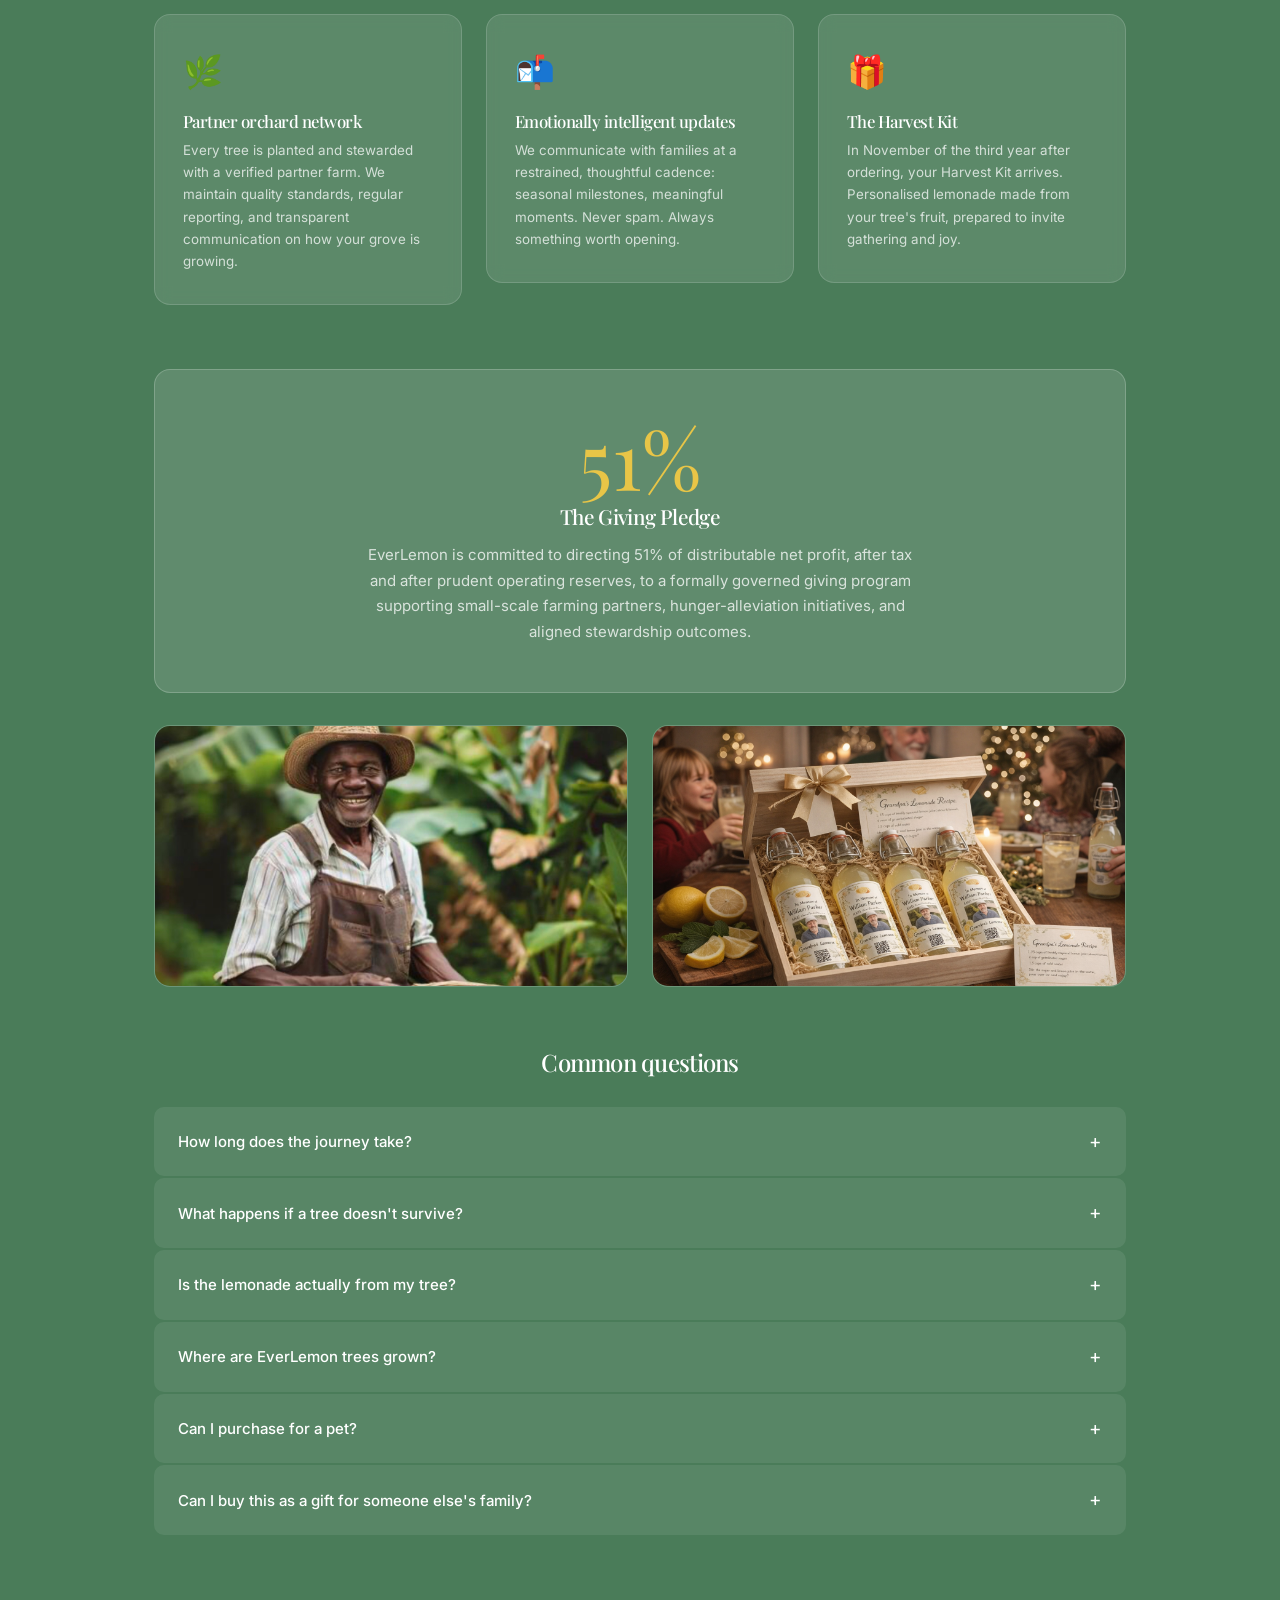
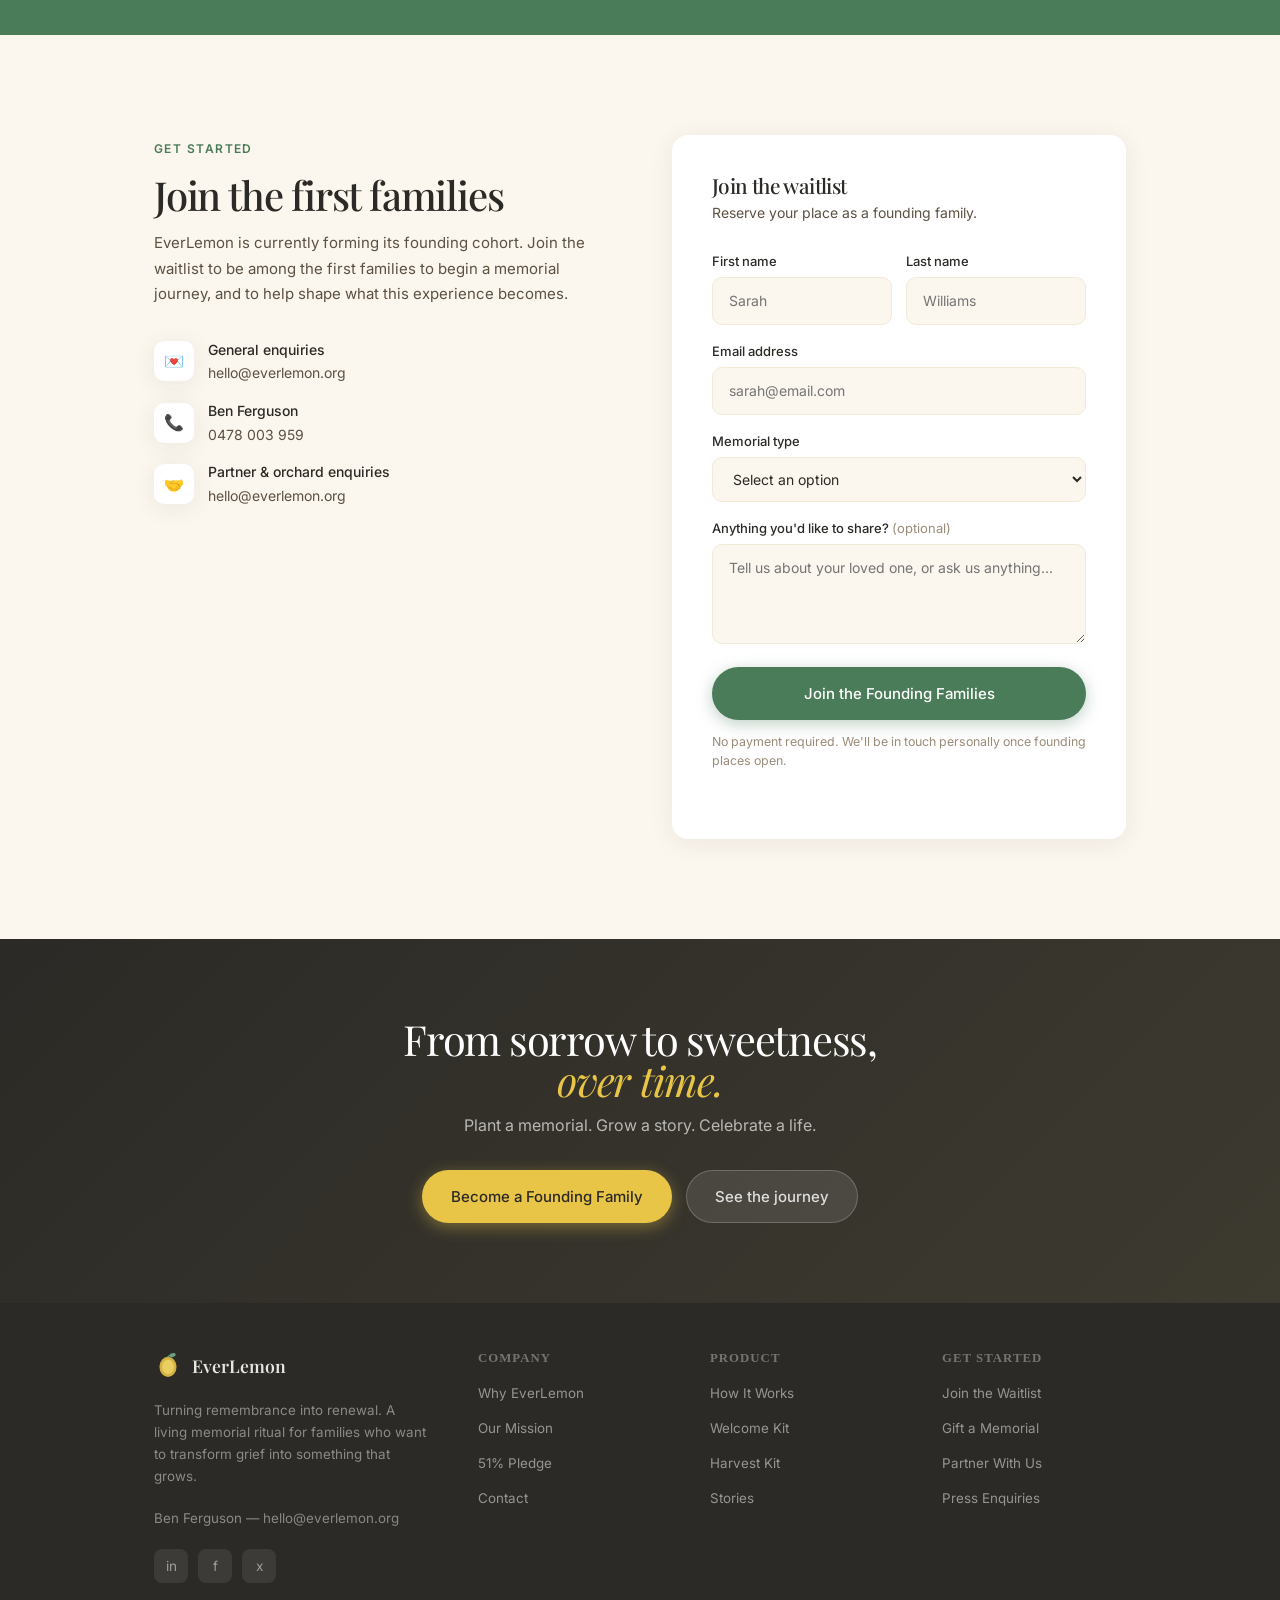
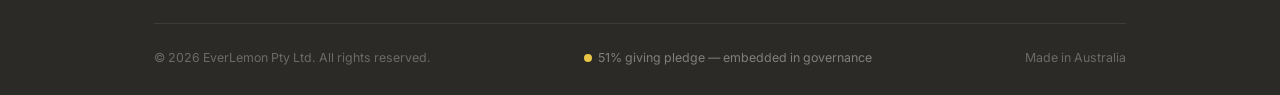
==== commit 4000a98a: "Use new image as homepage hero visual" ====
--- a/index.html
+++ b/index.html
@@ -74,49 +74,18 @@
             </div>
             <span>Join families already on the waitlist</span>
           </div>
-
-          <figure class="hero-photo-rail reveal reveal-delay-1">
-            <img src="images/optimized/lemon-orchard-wide.jpg" alt="Rows of lemon trees in an orchard at golden hour">
+        </div>
+
+        <div class="hero-visual reveal reveal-delay-2">
+          <figure class="hero-showcase">
+            <div class="hero-showcase-frame">
+              <img src="images/New HERO IMAGE.png" alt="A collection of personalised EverLemon lemonade bottles arranged in a soft editorial composition">
+            </div>
+            <figcaption class="hero-showcase-caption">
+              <span class="hero-showcase-label">A future keepsake</span>
+              <p>Each family’s ritual culminates in a personalised harvest offering, created to feel intimate, tangible, and made to be gathered around.</p>
+            </figcaption>
           </figure>
-        </div>
-
-        <div class="hero-visual reveal reveal-delay-2">
-          <div class="hero-card">
-            <div class="hero-card-label">Your memorial journey</div>
-            <div class="hero-card-steps">
-              <div class="hero-step">
-                <div class="hero-step-icon plant">🌱</div>
-                <div class="hero-step-info">
-                  <h4>Plant</h4>
-                  <p>A lemon tree planted in their honour</p>
-                </div>
-              </div>
-              <div class="hero-step-connector"></div>
-              <div class="hero-step">
-                <div class="hero-step-icon grow">📦</div>
-                <div class="hero-step-info">
-                  <h4>Grow</h4>
-                  <p>Welcome kit + gentle milestone updates</p>
-                </div>
-              </div>
-              <div class="hero-step-connector"></div>
-              <div class="hero-step">
-                <div class="hero-step-icon harvest">🍋</div>
-                <div class="hero-step-info">
-                  <h4>Harvest</h4>
-                  <p>Fruit harvested when the tree matures</p>
-                </div>
-              </div>
-              <div class="hero-step-connector"></div>
-              <div class="hero-step">
-                <div class="hero-step-icon celebrate">✨</div>
-                <div class="hero-step-info">
-                  <h4>Celebrate</h4>
-                  <p>A personalised lemonade celebration kit</p>
-                </div>
-              </div>
-            </div>
-          </div>
         </div>
       </div>
     </section>
--- a/css/styles.css
+++ b/css/styles.css
@@ -1281,22 +1281,6 @@
   font-size: 0.8125rem;
 }
 
-.page-home .hero-photo-rail {
-  margin: 28px 0 0;
-  overflow: hidden;
-  border: 1px solid rgba(232, 197, 71, 0.25);
-  border-radius: 999px;
-  box-shadow: var(--legacy-shadow);
-  max-width: 420px;
-}
-
-.page-home .hero-photo-rail img {
-  display: block;
-  width: 100%;
-  height: 90px;
-  object-fit: cover;
-}
-
 .page-home .hero-avatars {
   display: flex;
 }
@@ -1324,81 +1308,64 @@
   justify-content: center;
 }
 
-.page-home .hero-card {
+.page-home .hero-showcase {
+  position: relative;
+  width: min(100%, 560px);
+  margin: 0;
+}
+
+.page-home .hero-showcase-frame {
+  position: relative;
+  overflow: hidden;
+  border-radius: 34px;
+  background: linear-gradient(180deg, rgba(255, 255, 255, 0.78), rgba(255, 255, 255, 0.38));
+  border: 1px solid rgba(232, 197, 71, 0.3);
+  box-shadow: var(--legacy-shadow-lg);
+}
+
+.page-home .hero-showcase-frame::after {
+  content: "";
+  position: absolute;
+  inset: 0;
+  background: linear-gradient(180deg, rgba(247, 241, 230, 0.06), rgba(247, 241, 230, 0.28));
+  pointer-events: none;
+}
+
+.page-home .hero-showcase-frame img {
+  display: block;
   width: 100%;
-  max-width: 380px;
-  padding: 36px;
-  border-radius: 24px;
-  background: var(--white);
-  box-shadow: var(--legacy-shadow-lg);
-}
-
-.page-home .hero-card-label {
-  margin-bottom: 16px;
+  height: 680px;
+  object-fit: cover;
+  object-position: center;
+  transform: scale(1.04);
+}
+
+.page-home .hero-showcase-caption {
+  position: absolute;
+  left: 24px;
+  right: 24px;
+  bottom: 24px;
+  padding: 18px 20px;
+  border-radius: 22px;
+  background: rgba(255, 250, 243, 0.84);
+  backdrop-filter: blur(14px);
+  box-shadow: 0 20px 40px rgba(80, 68, 41, 0.12);
+}
+
+.page-home .hero-showcase-label {
+  display: inline-block;
+  margin-bottom: 8px;
   color: var(--green);
-  font-size: 0.75rem;
-  font-weight: 600;
-  letter-spacing: 0.1em;
+  font-size: 0.72rem;
+  font-weight: 700;
+  letter-spacing: 0.16em;
   text-transform: uppercase;
 }
 
-.page-home .hero-card-steps {
-  display: flex;
-  flex-direction: column;
-  gap: 20px;
-}
-
-.page-home .hero-step {
-  display: flex;
-  align-items: center;
-  gap: 16px;
-}
-
-.page-home .hero-step-icon {
-  display: flex;
-  align-items: center;
-  justify-content: center;
-  width: 48px;
-  height: 48px;
-  border-radius: 14px;
-  font-size: 1.3rem;
-  flex-shrink: 0;
-}
-
-.page-home .hero-step-icon.plant {
-  background: #eaf3ec;
-}
-
-.page-home .hero-step-icon.grow {
-  background: #fdf3c0;
-}
-
-.page-home .hero-step-icon.harvest {
-  background: #fff0e4;
-}
-
-.page-home .hero-step-icon.celebrate {
-  background: #f0ebf8;
-}
-
-.page-home .hero-step-info h4 {
-  margin: 0 0 2px;
+.page-home .hero-showcase-caption p {
   color: var(--charcoal);
-  font-size: 0.9375rem;
-  font-weight: 500;
-}
-
-.page-home .hero-step-info p {
-  margin: 0;
-  color: var(--text-light);
-  font-size: 0.8rem;
-}
-
-.page-home .hero-step-connector {
-  width: 2px;
-  height: 14px;
-  margin-left: 23px;
-  background: var(--cream-dark);
+  font-size: 0.95rem;
+  line-height: 1.6;
 }
 
 .page-home .trust-strip {
@@ -2369,7 +2336,7 @@
   }
 
   .page-home .hero-visual {
-    display: none;
+    justify-content: flex-start;
   }
 
   .page-home .journey-steps {
@@ -2402,6 +2369,17 @@
     font-size: 2.2rem;
   }
 
+  .page-home .hero-showcase-frame img {
+    height: 500px;
+  }
+
+  .page-home .hero-showcase-caption {
+    left: 16px;
+    right: 16px;
+    bottom: 16px;
+    padding: 16px 18px;
+  }
+
   .page-home .hero-ctas,
   .page-home .cta-banner-btns {
     flex-direction: column;
@@ -2427,10 +2405,6 @@
     font-size: 1.05rem;
   }
 
-  .page-home .hero-photo-rail img {
-    height: 76px;
-  }
-
   .page-home .footer-top {
     grid-template-columns: 1fr;
     gap: 32px;
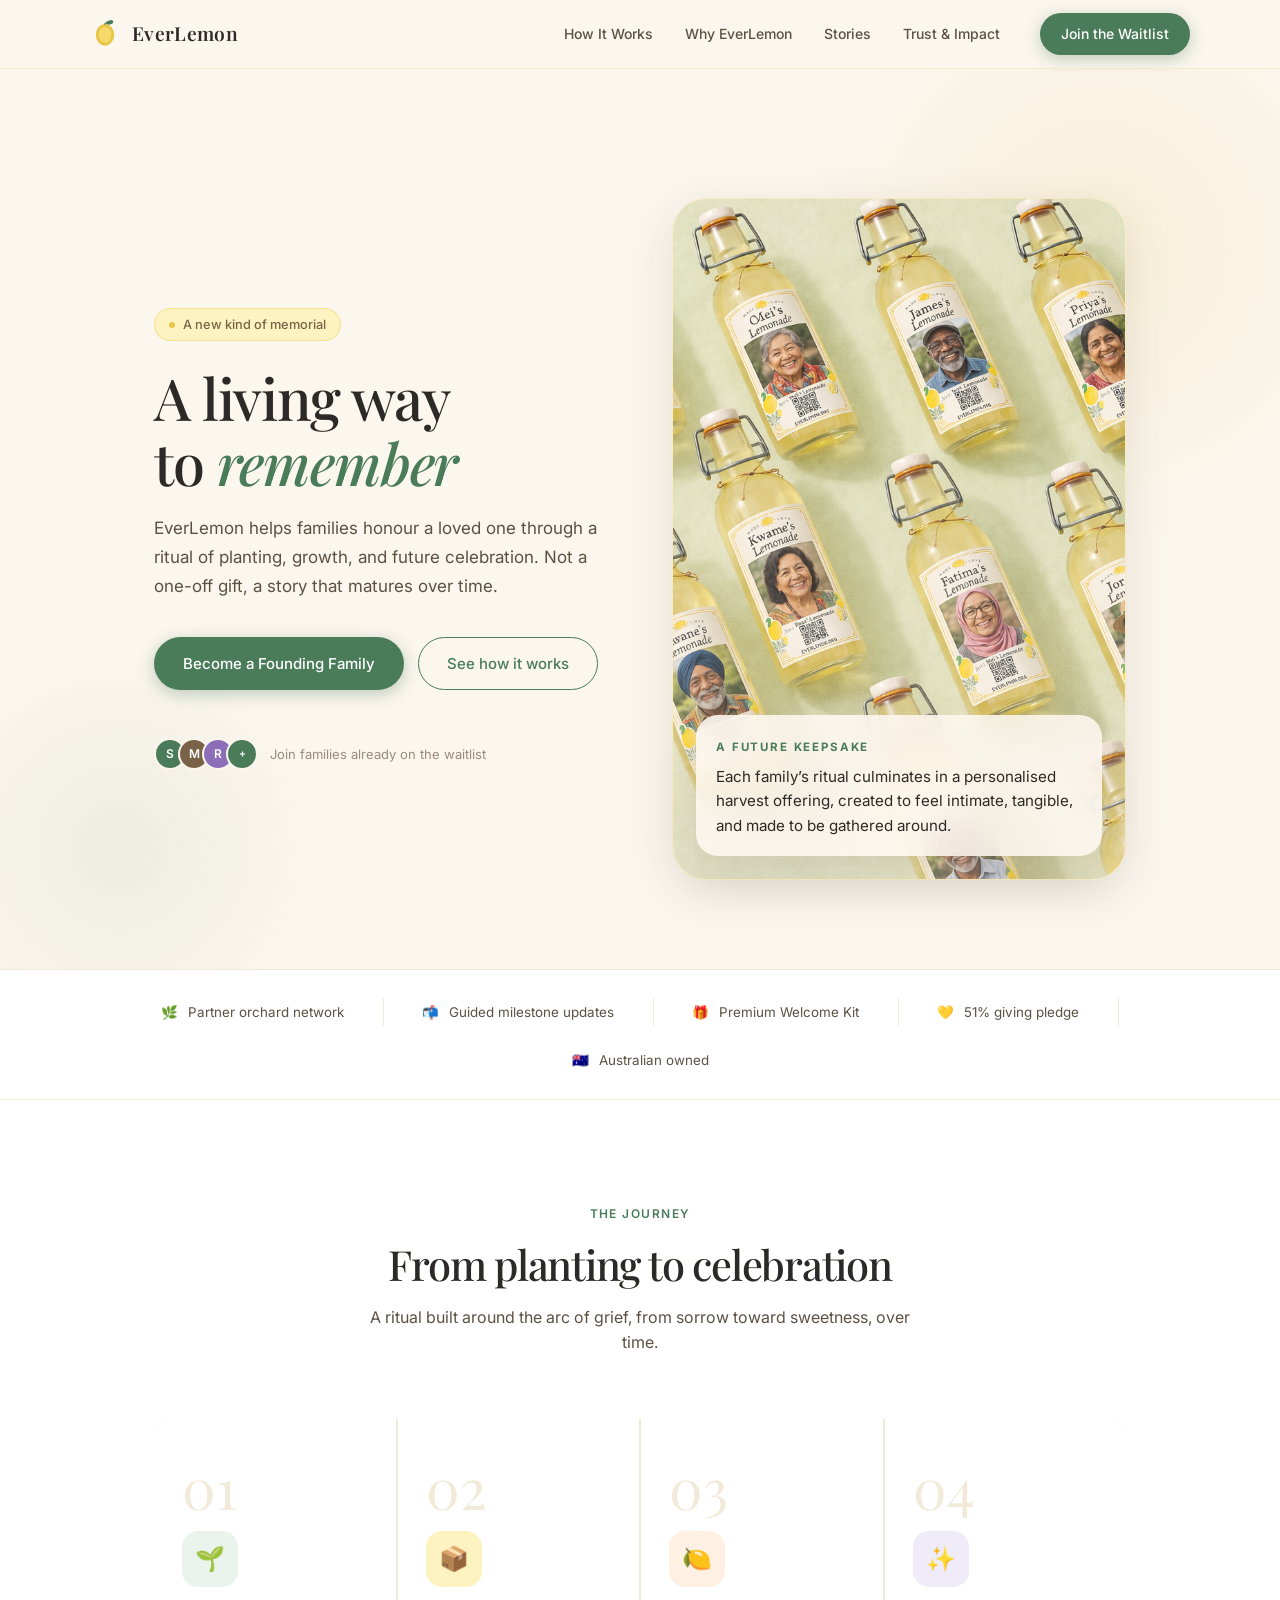
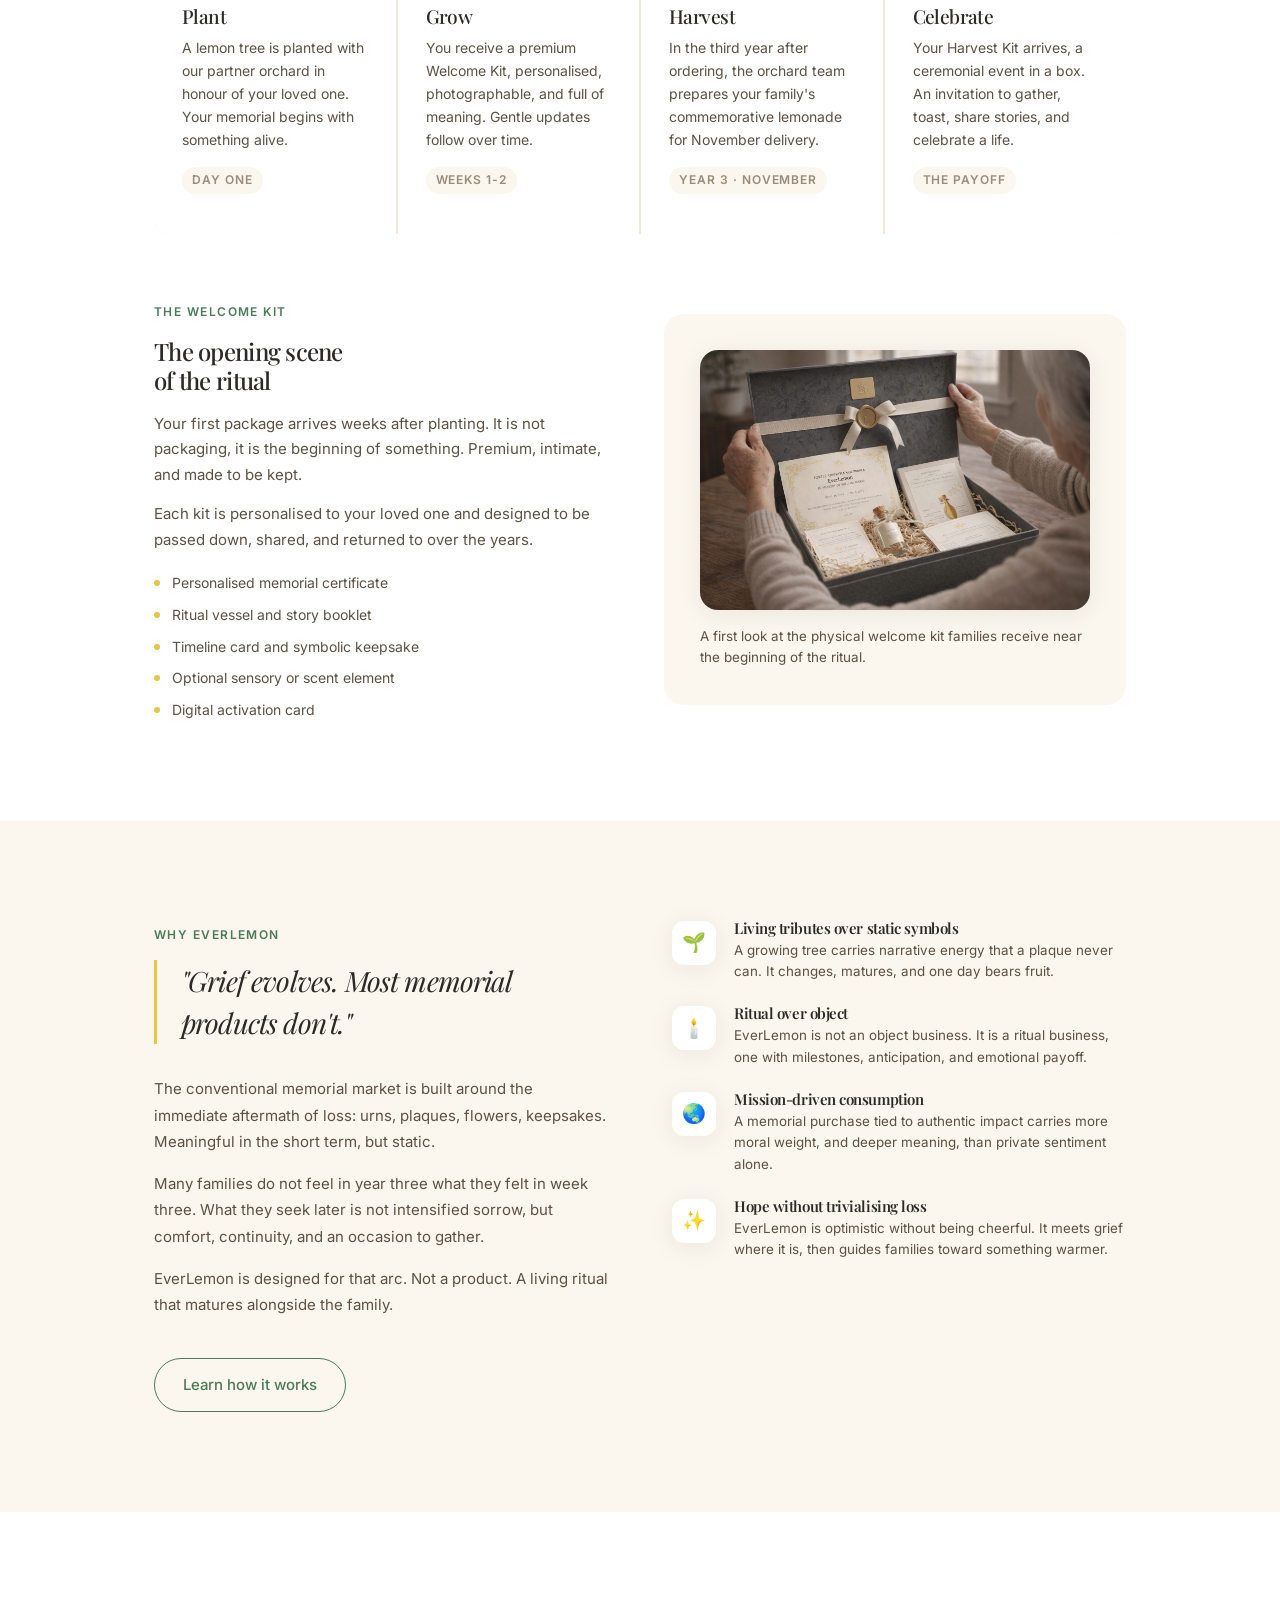
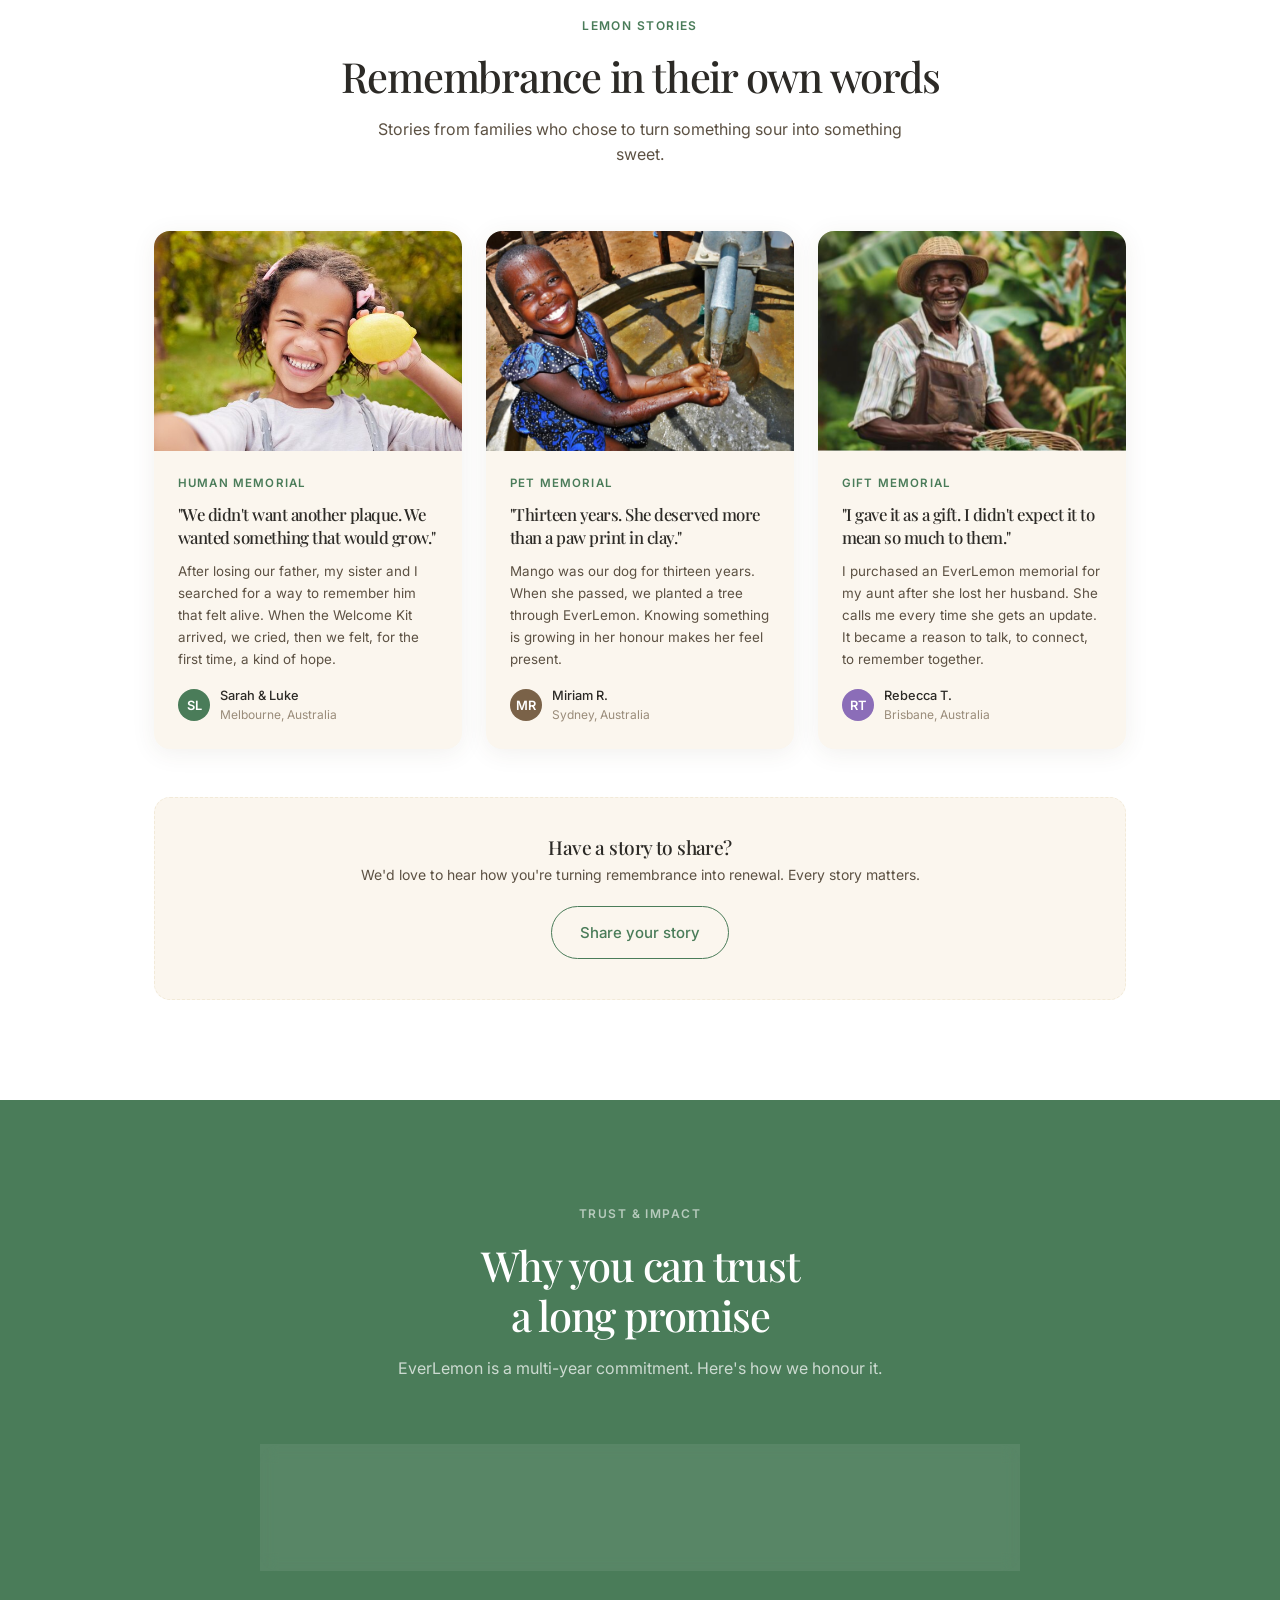
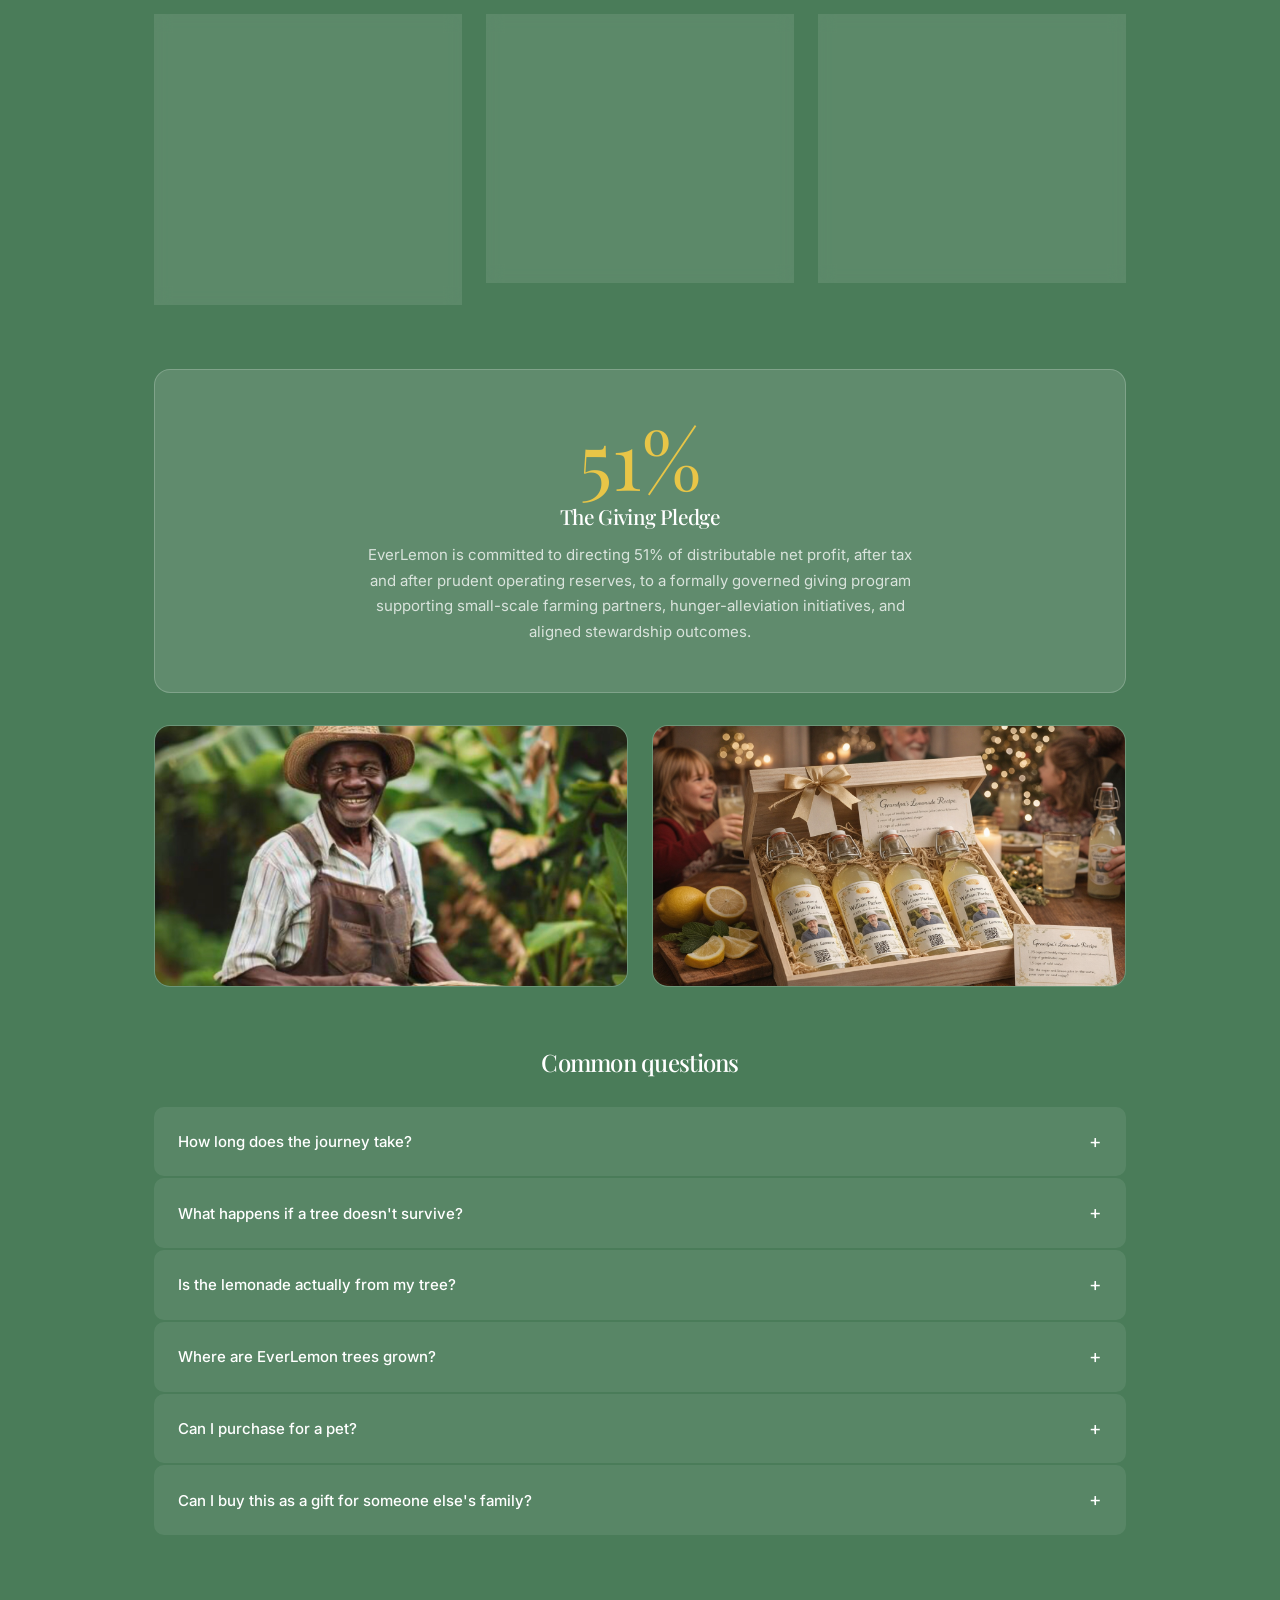
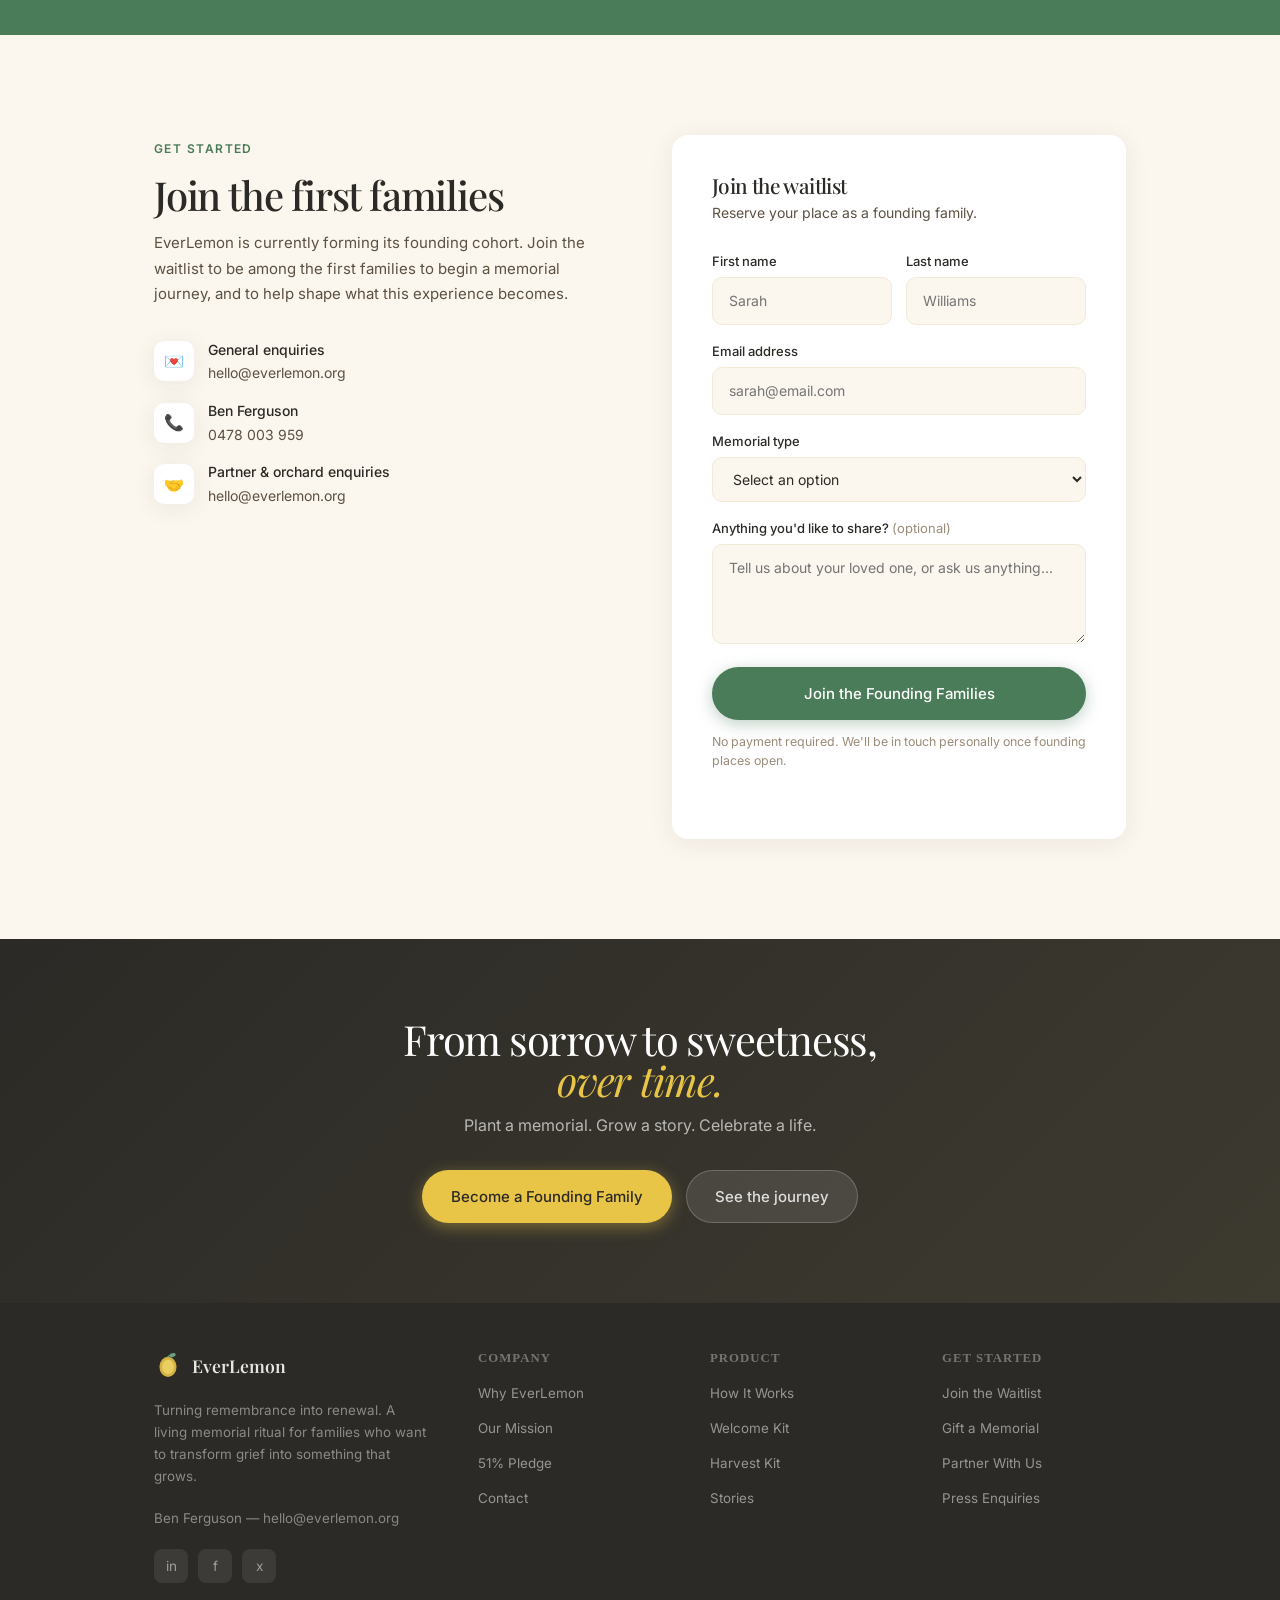
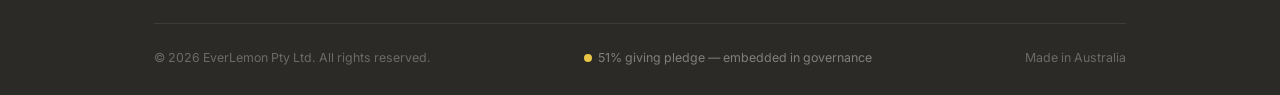
==== commit 057d5352: "Add homepage hero image asset" ====
--- a/index.html
+++ b/index.html
@@ -79,7 +79,7 @@
         <div class="hero-visual reveal reveal-delay-2">
           <figure class="hero-showcase">
             <div class="hero-showcase-frame">
-              <img src="images/New HERO IMAGE.png" alt="A collection of personalised EverLemon lemonade bottles arranged in a soft editorial composition">
+              <img src="images/new-hero-image.png" alt="A collection of personalised EverLemon lemonade bottles arranged in a soft editorial composition">
             </div>
             <figcaption class="hero-showcase-caption">
               <span class="hero-showcase-label">A future keepsake</span>
